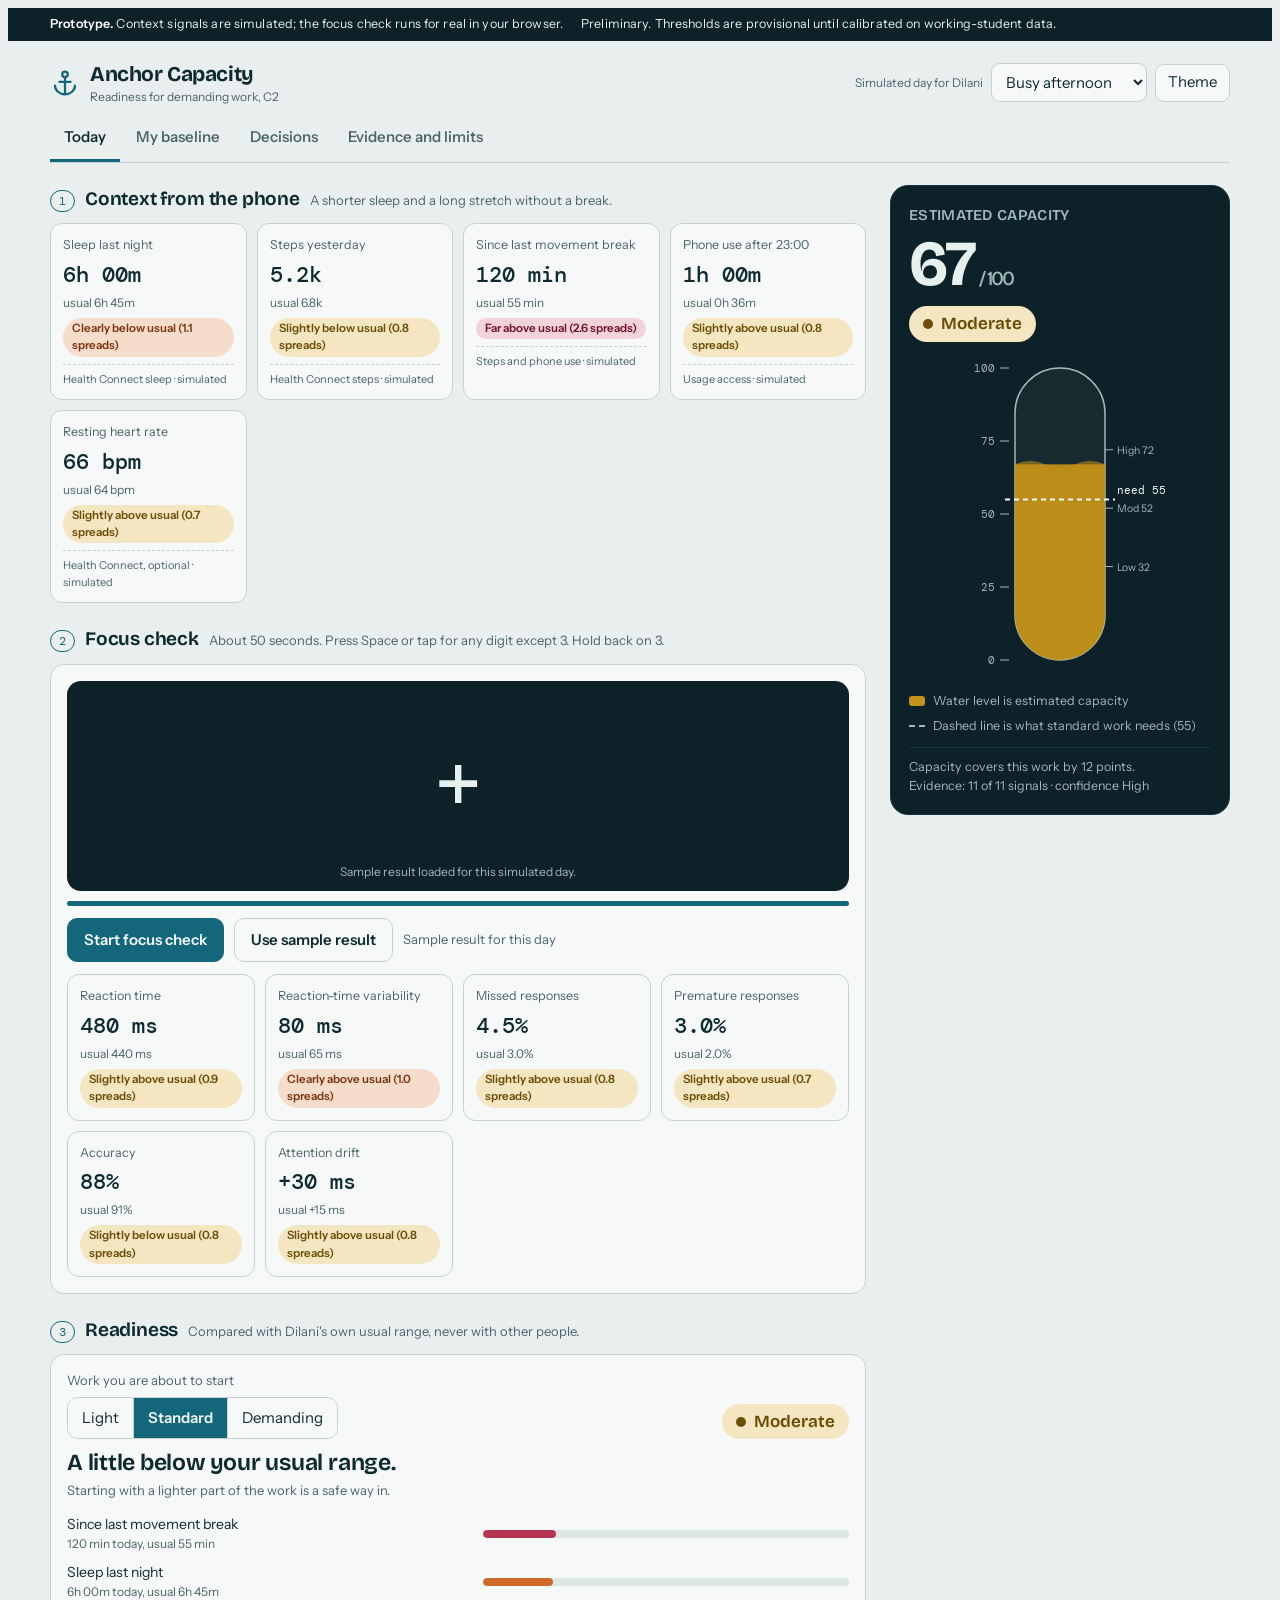
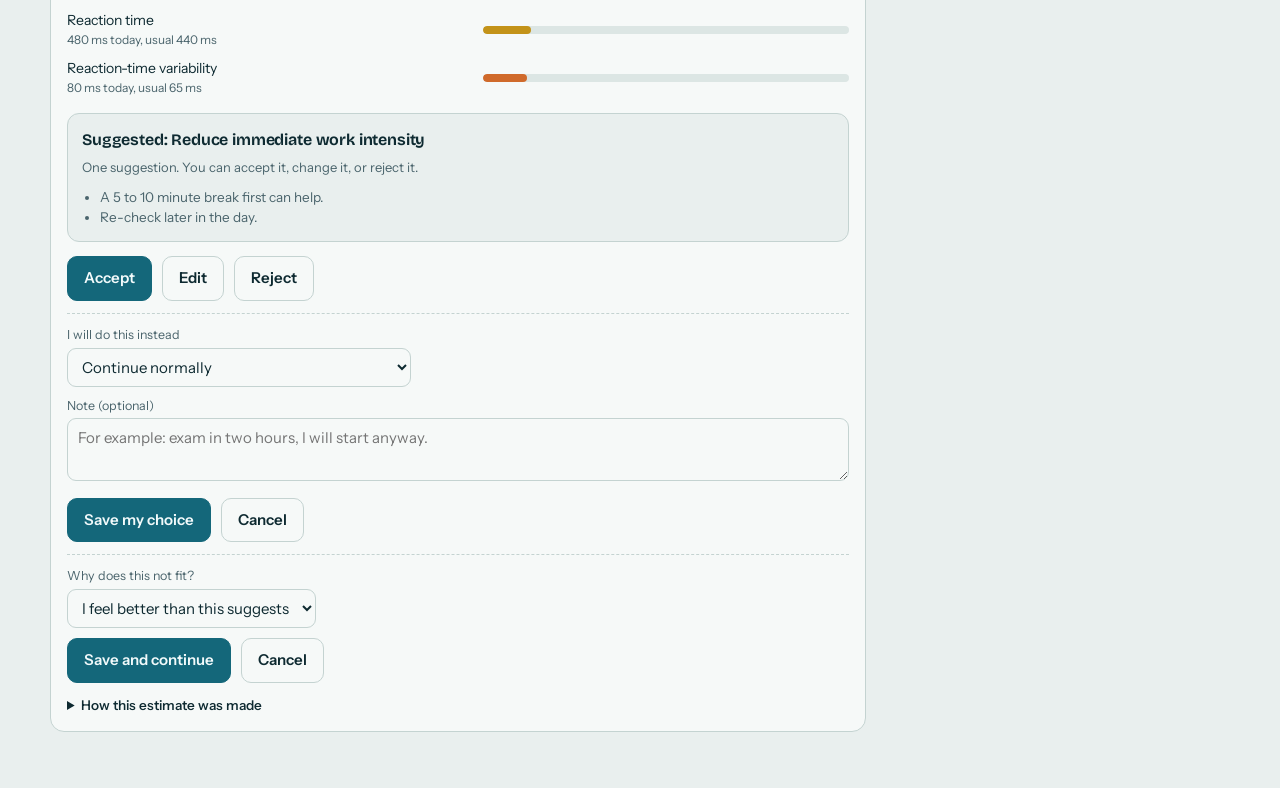
==== components/c2_capacity/demo/index.html @ e8c5939d "feat(c2): demo front end and project status note" ====
<!doctype html>
<html lang="en">
<head>
<meta charset="utf-8">
<meta name="viewport" content="width=device-width, initial-scale=1, viewport-fit=cover">
<title>Anchor Capacity</title>
</head>
<body>
<link rel="preconnect" href="https://fonts.googleapis.com">
<link rel="preconnect" href="https://fonts.gstatic.com" crossorigin>
<link rel="stylesheet" href="https://fonts.googleapis.com/css2?family=Bricolage+Grotesque:opsz,wght@12..96,400..800&family=Instrument+Sans:wght@400..700&family=DM+Mono:wght@400;500&display=swap">
<style>
/* Layout: slim header + tab rule, then a two-column "Today" workspace (steps left, tide gauge right).
   Palette: harbour. Petrol-teal accent on misty ground; band colours are semantic, not decorative. */
:root{
  --ground:#E9EFEE; --surface:#F6F9F8; --surface-2:#DCE6E4; --ink:#0E2A31; --ink-soft:#4A646C; --line:#C4D3D1;
  --tide:#14677A; --tide-strong:#0C4A59; --on-tide:#F2FAFB;
  --deep:#0C2128; --deep-2:#14343D; --deep-ink:#E6F0EF; --deep-soft:#9FB9BC;
  --high:#2F8F6B; --high-wash:#D6EBE2; --high-ink:#17533C;
  --mod:#C39319;  --mod-wash:#F3E6C0;  --mod-ink:#6B4D07;
  --low:#D06A2B;  --low-wash:#F6DCCB;  --low-ink:#7A3510;
  --risk:#B63552; --risk-wash:#F2D3DA; --risk-ink:#6E1428;
  --font-display:'Bricolage Grotesque','Trebuchet MS',system-ui,sans-serif;
  --font-body:'Instrument Sans',system-ui,-apple-system,'Segoe UI',sans-serif;
  --font-mono:'DM Mono',ui-monospace,'SFMono-Regular',Menlo,monospace;
}
@media (prefers-color-scheme:dark){:root:not([data-theme="light"]){
  --ground:#0A1A1F; --surface:#10262C; --surface-2:#173139; --ink:#E4EEEC; --ink-soft:#9DB6B8; --line:#234149;
  --tide:#4FB3C4; --tide-strong:#8DD3DF; --on-tide:#08242B;
  --deep:#06141A; --deep-2:#0F2830;
  --high:#4FBF93; --high-wash:#123A2E; --high-ink:#A5E6CB;
  --mod:#E0B23D;  --mod-wash:#3B3011;  --mod-ink:#F0D58A;
  --low:#E88C52;  --low-wash:#40240F;  --low-ink:#F5C3A0;
  --risk:#E5718A; --risk-wash:#451A26; --risk-ink:#F5B8C6; color-scheme:dark}}
:root[data-theme="dark"]{
  --ground:#0A1A1F; --surface:#10262C; --surface-2:#173139; --ink:#E4EEEC; --ink-soft:#9DB6B8; --line:#234149;
  --tide:#4FB3C4; --tide-strong:#8DD3DF; --on-tide:#08242B;
  --deep:#06141A; --deep-2:#0F2830;
  --high:#4FBF93; --high-wash:#123A2E; --high-ink:#A5E6CB;
  --mod:#E0B23D;  --mod-wash:#3B3011;  --mod-ink:#F0D58A;
  --low:#E88C52;  --low-wash:#40240F;  --low-ink:#F5C3A0;
  --risk:#E5718A; --risk-wash:#451A26; --risk-ink:#F5B8C6; color-scheme:dark}

*{box-sizing:border-box}
body{background:var(--ground);color:var(--ink);font-family:var(--font-body);font-size:15px;line-height:1.5;padding-inline:16px;padding-block:0 48px}
h1,h2,h3{font-family:var(--font-display);font-weight:650;letter-spacing:-.01em;margin:0;text-wrap:balance}
p{margin:0}
button,select,textarea,input{font:inherit;color:inherit}
:focus-visible{outline:2px solid var(--tide);outline-offset:2px;border-radius:6px}
.shell{max-width:1180px;margin-inline:auto}
.mono{font-family:var(--font-mono);font-variant-numeric:tabular-nums}

/* demo strip */
.strip{margin-inline:-16px;padding:7px 16px;background:var(--deep);color:var(--deep-ink);font-size:12.5px;letter-spacing:.01em}
.strip .shell{display:flex;gap:6px 18px;flex-wrap:wrap}
.strip b{font-weight:600;color:#fff}

/* header */
.top{display:flex;align-items:center;gap:14px 20px;flex-wrap:wrap;padding-block:18px 10px}
.brand{display:flex;align-items:center;gap:10px;margin-right:auto}
.brand svg{width:30px;height:30px;stroke:var(--tide);fill:none;stroke-width:1.8;stroke-linecap:round;stroke-linejoin:round}
.brand strong{font-family:var(--font-display);font-size:21px;font-weight:700;letter-spacing:-.02em}
.brand span{display:block;font-size:12px;color:var(--ink-soft);margin-top:-2px}
.who{display:flex;align-items:center;gap:8px;flex-wrap:wrap}
.who label{font-size:12px;color:var(--ink-soft)}
select{background:var(--surface);border:1px solid var(--line);border-radius:9px;padding:8px 10px;min-height:38px;max-width:100%}
.iconbtn{background:var(--surface);border:1px solid var(--line);border-radius:9px;min-height:38px;padding:0 12px;cursor:pointer}
.iconbtn:hover{border-color:var(--tide)}
.tabs{display:flex;gap:2px;border-bottom:1px solid var(--line);overflow-x:auto;margin-bottom:22px}
.tab{background:none;border:0;border-bottom:3px solid transparent;padding:10px 14px;cursor:pointer;color:var(--ink-soft);font-weight:550;white-space:nowrap}
.tab[aria-selected="true"]{color:var(--ink);border-bottom-color:var(--tide)}
.tab:hover{color:var(--ink)}

/* workspace */
.work{display:grid;grid-template-columns:minmax(0,1fr) 340px;gap:24px;align-items:start}
.col{display:flex;flex-direction:column;gap:22px;min-width:0}
.sec-h{display:flex;align-items:baseline;gap:10px;margin-bottom:10px;flex-wrap:wrap}
.sec-h h2{font-size:19px}
.sec-h .n{font-family:var(--font-mono);font-size:12px;color:var(--tide);border:1px solid var(--tide);border-radius:99px;padding:1px 8px}
.sec-h p{font-size:13px;color:var(--ink-soft)}
.panel{background:var(--surface);border:1px solid var(--line);border-radius:14px;padding:16px}
.grid5{display:grid;grid-template-columns:repeat(auto-fill,minmax(172px,1fr));gap:10px}
.sig{border:1px solid var(--line);border-radius:12px;padding:12px;background:var(--surface);display:flex;flex-direction:column;gap:3px;min-width:0}
.sig .l{font-size:12.5px;color:var(--ink-soft)}
.sig .v{font-family:var(--font-mono);font-size:22px;font-weight:500}
.sig .u{font-size:12px;color:var(--ink-soft)}
.sig .s{font-size:11px;color:var(--ink-soft);margin-top:4px;padding-top:6px;border-top:1px dashed var(--line)}
.chip{display:inline-block;align-self:flex-start;font-size:11.5px;font-weight:600;border-radius:99px;padding:2px 9px;margin-top:3px}
.chip.ok{background:var(--high-wash);color:var(--high-ink)}
.chip.mild{background:var(--mod-wash);color:var(--mod-ink)}
.chip.high{background:var(--low-wash);color:var(--low-ink)}
.chip.severe{background:var(--risk-wash);color:var(--risk-ink)}
.chip.na{background:var(--surface-2);color:var(--ink-soft)}

.btn{border:1px solid var(--tide);background:var(--tide);color:var(--on-tide);border-radius:10px;padding:10px 16px;font-weight:600;cursor:pointer;min-height:42px}
.btn:hover{background:var(--tide-strong);border-color:var(--tide-strong)}
.btn.ghost{background:transparent;color:var(--ink);border-color:var(--line)}
.btn.ghost:hover{border-color:var(--tide);background:var(--surface-2)}
.btn[disabled]{opacity:.45;cursor:not-allowed}
.row{display:flex;gap:10px;flex-wrap:wrap;align-items:center}

/* focus task */
.pad{display:grid;place-items:center;min-height:210px;border-radius:14px;background:var(--deep);color:var(--deep-ink);user-select:none;touch-action:manipulation;cursor:pointer;position:relative;overflow:hidden}
.pad .glyph{font-family:var(--font-mono);font-size:84px;line-height:1}
.pad .hint{position:absolute;bottom:10px;left:0;right:0;text-align:center;font-size:12px;color:var(--deep-soft)}
.pad.run{outline:2px solid var(--tide)}
.bar{height:5px;background:var(--surface-2);border-radius:9px;overflow:hidden;margin-top:10px}
.bar i{display:block;height:100%;width:0;background:var(--tide);transition:width .2s}
.metrics{display:grid;grid-template-columns:repeat(auto-fill,minmax(150px,1fr));gap:10px;margin-top:12px}

/* decision */
.seg{display:inline-flex;border:1px solid var(--line);border-radius:11px;overflow:hidden;flex-wrap:wrap}
.seg button{background:var(--surface);border:0;border-right:1px solid var(--line);padding:9px 14px;cursor:pointer;min-height:40px}
.seg button:last-child{border-right:0}
.seg button[aria-pressed="true"]{background:var(--tide);color:var(--on-tide);font-weight:600}
.pill{display:inline-flex;align-items:center;gap:8px;border-radius:99px;padding:5px 14px;font-family:var(--font-display);font-weight:650;font-size:17px}
.pill i{width:10px;height:10px;border-radius:50%;background:currentColor}
.b-high{background:var(--high-wash);color:var(--high-ink)}
.b-moderate{background:var(--mod-wash);color:var(--mod-ink)}
.b-low{background:var(--low-wash);color:var(--low-ink)}
.b-risk{background:var(--risk-wash);color:var(--risk-ink)}
.headline{font-family:var(--font-display);font-size:23px;line-height:1.2;margin-block:10px 4px}
.drivers{display:flex;flex-direction:column;gap:9px;margin:14px 0 4px;padding:0;list-style:none}
.drv{display:grid;grid-template-columns:minmax(0,1.1fr) minmax(0,1fr);gap:4px 14px;align-items:center}
.drv .t{font-size:14px;min-width:0}
.drv .t small{display:block;color:var(--ink-soft);font-size:12px}
.meter{height:8px;border-radius:9px;background:var(--surface-2);overflow:hidden}
.meter i{display:block;height:100%;border-radius:9px;background:var(--low)}
.rec{margin-top:16px;border:1px solid var(--line);border-radius:12px;padding:14px;background:var(--ground)}
.rec h3{font-size:16px;margin-bottom:4px}
.rec .acts{margin:8px 0 0;padding-left:18px;color:var(--ink-soft);font-size:13.5px}
.edit{margin-top:12px;border-top:1px dashed var(--line);padding-top:12px;display:grid;gap:10px}
.edit label{font-size:12.5px;color:var(--ink-soft);display:block;margin-bottom:3px}
textarea{width:100%;background:var(--surface);border:1px solid var(--line);border-radius:9px;padding:8px 10px;min-height:60px;resize:vertical}
details{margin-top:12px;font-size:13.5px;color:var(--ink-soft)}
summary{cursor:pointer;color:var(--ink);font-weight:550}
details p{margin-top:6px}

/* tide gauge panel */
.gauge{background:var(--deep);color:var(--deep-ink);border-radius:18px;padding:18px;position:sticky;top:12px;border:1px solid var(--deep-2)}
.gauge h2{font-size:15px;font-weight:600;color:var(--deep-soft);letter-spacing:.02em}
.gauge .num{font-family:var(--font-display);font-size:64px;font-weight:700;line-height:1;margin-top:6px;letter-spacing:-.03em}
.gauge .num small{font-size:20px;color:var(--deep-soft);font-weight:500;margin-left:4px}
.gauge .pill{margin-top:10px}
.gsvg{display:block;margin:12px auto 4px;width:100%;max-width:230px;height:auto}
.gl{display:flex;flex-direction:column;gap:6px;font-size:12.5px;color:var(--deep-soft);margin-top:8px}
.gl div{display:flex;align-items:center;gap:8px}
.gl .sw{width:16px;height:0;border-top:2px solid var(--deep-soft)}
.gl .sw.dash{border-top-style:dashed}
.gl .sw.fill{height:10px;border-radius:3px;border:0;background:var(--c,var(--tide))}
.gauge .meta{margin-top:12px;border-top:1px solid var(--deep-2);padding-top:10px;font-size:12.5px;color:var(--deep-soft)}
.wave{animation:drift 6s linear infinite}
@keyframes drift{to{transform:translateX(-60px)}}
@media (prefers-reduced-motion:reduce){.wave{animation:none}.bar i{transition:none}}

/* other views */
.view{display:none}.view.on{display:block}
table{width:100%;border-collapse:collapse;font-size:14px}
th,td{text-align:left;padding:9px 10px;border-bottom:1px solid var(--line);vertical-align:top}
th{font-size:12px;font-weight:600;color:var(--ink-soft);letter-spacing:.03em;text-transform:uppercase}
.scroll{overflow-x:auto}
.two{display:grid;grid-template-columns:repeat(auto-fit,minmax(280px,1fr));gap:16px}
.note{font-size:13px;color:var(--ink-soft)}
.pillx{font-size:11.5px;font-weight:600;border-radius:99px;padding:2px 9px;background:var(--surface-2);color:var(--ink-soft)}
.pillx.real{background:var(--high-wash);color:var(--high-ink)}
.spark{width:100%;height:46px;display:block}
.toast{position:fixed;left:50%;bottom:calc(20px + env(safe-area-inset-bottom,0px));transform:translateX(-50%);background:var(--deep);color:var(--deep-ink);padding:10px 16px;border-radius:10px;font-size:14px;z-index:9;max-width:calc(100% - 32px)}

@media (max-width:900px){.work{grid-template-columns:minmax(0,1fr)}.gauge{position:static;order:-1}}
@media (max-width:520px){.drv{grid-template-columns:minmax(0,1fr)}.gauge .num{font-size:52px}}
</style>

<div class="strip"><div class="shell"><span><b>Prototype.</b> Context signals are simulated; the focus check runs for real in your browser.</span><span>Preliminary. Thresholds are provisional until calibrated on working-student data.</span></div></div>

<div class="shell">
  <header class="top">
    <div class="brand">
      <svg viewBox="0 0 24 24" aria-hidden="true"><circle cx="12" cy="5" r="2.2"/><path d="M12 7.2V21M7.5 11h9M4 14c0 4 3.6 7 8 7s8-3 8-7"/></svg>
      <div><strong>Anchor Capacity</strong><span>Readiness for demanding work, C2</span></div>
    </div>
    <div class="who">
      <label for="persona">Simulated day for Dilani</label>
      <select id="persona"></select>
      <button class="iconbtn" id="themeBtn" type="button" aria-label="Switch colour theme">Theme</button>
    </div>
  </header>

  <nav class="tabs" role="tablist" aria-label="Sections">
    <button class="tab" role="tab" data-view="today" aria-selected="true">Today</button>
    <button class="tab" role="tab" data-view="baseline" aria-selected="false">My baseline</button>
    <button class="tab" role="tab" data-view="history" aria-selected="false">Decisions</button>
    <button class="tab" role="tab" data-view="about" aria-selected="false">Evidence and limits</button>
  </nav>

  <!-- TODAY -->
  <main class="view on" id="v-today">
    <div class="work">
      <div class="col">
        <section>
          <div class="sec-h"><span class="n">1</span><h2>Context from the phone</h2><p id="personaBlurb"></p></div>
          <div class="grid5" id="ctxGrid"></div>
        </section>

        <section>
          <div class="sec-h"><span class="n">2</span><h2>Focus check</h2><p>About 50 seconds. Press Space or tap for any digit except 3. Hold back on 3.</p></div>
          <div class="panel">
            <div class="pad" id="pad" role="button" tabindex="0" aria-label="Focus check response area">
              <div class="glyph" id="glyph">+</div>
              <div class="hint" id="padHint">Start the check, or use the sample result for this day.</div>
            </div>
            <div class="bar" aria-hidden="true"><i id="prog"></i></div>
            <div class="row" style="margin-top:12px">
              <button class="btn" id="startTask" type="button">Start focus check</button>
              <button class="btn ghost" id="sampleTask" type="button">Use sample result</button>
              <span class="note" id="taskState"></span>
            </div>
            <div class="metrics" id="metrics"></div>
          </div>
        </section>

        <section aria-live="polite">
          <div class="sec-h"><span class="n">3</span><h2>Readiness</h2><p>Compared with Dilani's own usual range, never with other people.</p></div>
          <div class="panel">
            <div class="row" style="justify-content:space-between;align-items:flex-end">
              <div>
                <div class="note" style="margin-bottom:6px">Work you are about to start</div>
                <div class="seg" id="diffSeg" role="group" aria-label="Task difficulty">
                  <button type="button" data-d="light" aria-pressed="false">Light</button>
                  <button type="button" data-d="standard" aria-pressed="true">Standard</button>
                  <button type="button" data-d="demanding" aria-pressed="false">Demanding</button>
                </div>
              </div>
              <span class="pill" id="bandPill"></span>
            </div>
            <h3 class="headline" id="headline"></h3>
            <p class="note" id="subline"></p>
            <ul class="drivers" id="drivers"></ul>
            <div class="rec" id="rec"></div>
            <div class="row" style="margin-top:14px">
              <button class="btn" id="accept" type="button">Accept</button>
              <button class="btn ghost" id="editBtn" type="button">Edit</button>
              <button class="btn ghost" id="rejectBtn" type="button">Reject</button>
              <span class="note" id="decideHint"></span>
            </div>
            <div class="edit" id="editPane" hidden>
              <div><label for="editAct">I will do this instead</label><select id="editAct"></select></div>
              <div><label for="editNote">Note (optional)</label><textarea id="editNote" placeholder="For example: exam in two hours, I will start anyway."></textarea></div>
              <div class="row"><button class="btn" id="saveEdit" type="button">Save my choice</button><button class="btn ghost" id="cancelEdit" type="button">Cancel</button></div>
            </div>
            <div class="edit" id="rejectPane" hidden>
              <div><label for="rejReason">Why does this not fit?</label>
                <select id="rejReason">
                  <option>I feel better than this suggests</option><option>I feel worse than this suggests</option>
                  <option>The task cannot wait</option><option>The signals look wrong today</option><option>Other</option></select></div>
              <div class="row"><button class="btn" id="saveReject" type="button">Save and continue</button><button class="btn ghost" id="cancelReject" type="button">Cancel</button></div>
            </div>
            <details>
              <summary>How this estimate was made</summary>
              <p>Each signal is compared with Dilani's own mean and spread over the last 14 days. Only deviations in the unhelpful direction count, capped at 3 spreads. The weighted total gives a strain share, and capacity is 100 minus that share. Bands: High 72 and above, Moderate 52 to 71, Low 32 to 51, At Risk below 32. At Risk is also shown when capacity is at least 22 points below what the chosen work needs (Light 35, Standard 55, Demanding 70). All cut-offs are provisional.</p>
            </details>
          </div>
        </section>
      </div>

      <aside class="gauge" aria-label="Estimated capacity">
        <h2>ESTIMATED CAPACITY</h2>
        <div class="num"><span id="gNum">0</span><small>/ 100</small></div>
        <span class="pill" id="gPill"></span>
        <svg class="gsvg" id="gsvg" viewBox="0 0 230 330" role="img" aria-label="Tide gauge showing estimated capacity against what the task needs"></svg>
        <div class="gl">
          <div><span class="sw fill" id="swWater"></span>Water level is estimated capacity</div>
          <div><span class="sw dash"></span><span id="reqLbl">Dashed line is what this work needs</span></div>
        </div>
        <div class="meta" id="gMeta"></div>
      </aside>
    </div>
  </main>

  <!-- BASELINE -->
  <section class="view" id="v-baseline">
    <div class="sec-h"><h2>My baseline</h2><p>Built from Dilani's own repeated observations. No population norm is used.</p></div>
    <div class="panel" style="margin-bottom:16px">
      <div class="row" style="justify-content:space-between"><div><strong>14 days of data</strong><div class="note">Baseline is ready after 7 days. Spread is one standard deviation.</div></div><span class="pillx real">Baseline ready</span></div>
    </div>
    <div class="two" id="sparks"></div>
    <div class="panel scroll" style="margin-top:16px"><table id="baseTable"></table></div>
  </section>

  <!-- HISTORY -->
  <section class="view" id="v-history">
    <div class="sec-h"><h2>Decisions</h2><p>The person decides. These entries record what was suggested and what was done.</p></div>
    <div class="two" id="histSummary" style="margin-bottom:16px"></div>
    <div class="panel scroll"><table id="histTable"></table></div>
  </section>

  <!-- ABOUT -->
  <section class="view" id="v-about">
    <div class="sec-h"><h2>Evidence and limits</h2><p>What this prototype does, what it does not, and what the data so far shows.</p></div>
    <div class="two">
      <div class="panel"><h3 style="font-size:16px;margin-bottom:8px">What C2 does</h3>
        <p class="note">Estimates current readiness for mentally demanding work from objective signals, compared with the person's own baseline, and suggests a protective action. The person accepts, edits or rejects it.</p>
        <h3 style="font-size:16px;margin:14px 0 8px">What C2 does not do</h3>
        <p class="note">It does not diagnose, measure biological capacity, set deadlines or rearrange schedules (that belongs to C1). Energy, focus, stress and fatigue are latent states estimated from signals, never read directly from a phone.</p></div>
      <div class="panel"><h3 style="font-size:16px;margin-bottom:8px">Evidence so far (public data, preliminary)</h3>
        <p class="note"><b>StudentLife</b> (47 students): phone-only features gave a weak, unstable stress signal (AUC 0.55 to 0.63 with people held out).</p>
        <p class="note" style="margin-top:8px"><b>SWELL-KW</b> (25 people): the strong score (AUC 0.86) came from study design, because the neutral condition is always the first block. Block order alone scored 1.00, and the order-balanced comparison was near chance.</p>
        <p class="note" style="margin-top:8px"><b>Conclusion.</b> Public data cannot validate capacity labels. High, Moderate, Low and At Risk will be calibrated and validated on working-student data (self-report, behaviour, task outcome, repeated weeks).</p></div>
    </div>
    <div class="panel scroll" style="margin-top:16px">
      <table>
        <tr><th>Signal</th><th>Planned source</th><th>In this demo</th></tr>
        <tr><td>Sleep duration</td><td>Health Connect sleep sessions (user grants access)</td><td><span class="pillx">Simulated</span></td></tr>
        <tr><td>Steps, time since movement</td><td>Health Connect steps, derived break proxy</td><td><span class="pillx">Simulated</span></td></tr>
        <tr><td>Resting heart rate (optional)</td><td>Health Connect heart rate, sensitive permission</td><td><span class="pillx">Simulated</span></td></tr>
        <tr><td>Phone use at night</td><td>UsageStatsManager (special usage access)</td><td><span class="pillx">Simulated</span></td></tr>
        <tr><td>Reaction time, variability, misses, premature responses, accuracy, drift</td><td>Short focus check in the app</td><td><span class="pillx real">Real, runs here</span></td></tr>
        <tr><td>Task difficulty</td><td>Chosen by the user</td><td><span class="pillx real">Real</span></td></tr>
      </table>
    </div>
    <p class="note" style="margin-top:12px">Google Fit APIs are being retired, so Android sensing is planned through Health Connect. Decisions are stored only in this browser during the demo.</p>
  </section>
</div>
<div class="toast" id="toast" hidden></div>

<script>
(function(){
'use strict';
var $=function(id){return document.getElementById(id)};
function clamp(x,a,b){return Math.max(a,Math.min(b,x))}
function hm(h){var m=Math.round(h*60);return Math.floor(m/60)+'h '+('0'+(m%60)).slice(-2)+'m'}

/* ---------- model definition ---------- */
var SIG=[
 {id:'sleep',name:'Sleep last night',w:18,dir:-1,kind:'ctx',src:'Health Connect sleep',fmt:hm},
 {id:'steps',name:'Steps yesterday',w:5,dir:-1,kind:'ctx',src:'Health Connect steps',fmt:function(v){return v.toFixed(1)+'k'}},
 {id:'sed',name:'Since last movement break',w:8,dir:1,kind:'ctx',src:'Steps and phone use',fmt:function(v){return Math.round(v)+' min'}},
 {id:'night',name:'Phone use after 23:00',w:8,dir:1,kind:'ctx',src:'Usage access',fmt:hm},
 {id:'rhr',name:'Resting heart rate',w:7,dir:1,kind:'ctx',src:'Health Connect, optional',fmt:function(v){return Math.round(v)+' bpm'}},
 {id:'rt',name:'Reaction time',w:15,dir:1,kind:'task',fmt:function(v){return Math.round(v)+' ms'}},
 {id:'rtsd',name:'Reaction-time variability',w:12,dir:1,kind:'task',fmt:function(v){return Math.round(v)+' ms'}},
 {id:'miss',name:'Missed responses',w:8,dir:1,kind:'task',fmt:function(v){return v.toFixed(1)+'%'}},
 {id:'prem',name:'Premature responses',w:6,dir:1,kind:'task',fmt:function(v){return v.toFixed(1)+'%'}},
 {id:'acc',name:'Accuracy',w:10,dir:-1,kind:'task',fmt:function(v){return v.toFixed(0)+'%'}},
 {id:'drift',name:'Attention drift',w:8,dir:1,kind:'task',fmt:function(v){return (v>=0?'+':'')+Math.round(v)+' ms'}}
];
var BASE={sleep:[6.75,0.7],steps:[6.8,2.0],sed:[55,25],night:[0.6,0.5],rhr:[64,3],rt:[440,45],rtsd:[65,15],miss:[3,2],prem:[2,1.5],acc:[91,4],drift:[15,20]};
var STATES=[
 {id:'steady',name:'Steady morning',blurb:'Slept well, moved yesterday, little late-night phone use.',ctx:{sleep:7.2,steps:7.4,sed:30,night:0.4,rhr:63},task:{rt:432,rtsd:60,miss:2,prem:1.5,acc:93,drift:8}},
 {id:'busy',name:'Busy afternoon',blurb:'A shorter sleep and a long stretch without a break.',ctx:{sleep:6.0,steps:5.2,sed:120,night:1.0,rhr:66},task:{rt:480,rtsd:80,miss:4.5,prem:3,acc:88,drift:30}},
 {id:'shift',name:'After a long shift',blurb:'Very active day at work, late phone use, slower responses.',ctx:{sleep:6.0,steps:11.5,sed:45,night:1.2,rhr:69},task:{rt:545,rtsd:110,miss:7,prem:4,acc:80,drift:62}},
 {id:'short',name:'Short night',blurb:'Under five hours of sleep and a late night on the phone.',ctx:{sleep:4.83,steps:3.1,sed:100,night:2.1,rhr:69},task:{rt:570,rtsd:130,miss:9,prem:5,acc:78,drift:70}}
];
var REQ={light:35,standard:55,demanding:70};
var BANDS=[{k:'high',n:'High',min:72},{k:'moderate',n:'Moderate',min:52},{k:'low',n:'Low',min:32},{k:'risk',n:'At Risk',min:-1}];
var ACTS=['Continue normally','Take a short recovery break','Reduce immediate work intensity','Avoid starting a highly demanding task now','Recover and reassess later'];
var COPY={
 high:{h:'You are within your usual range for demanding work.',s:'Signals are close to your own normal.',act:ACTS[0],more:['Check again after a long stretch of work.']},
 moderate:{h:'A little below your usual range.',s:'Starting with a lighter part of the work is a safe way in.',act:ACTS[2],more:['A 5 to 10 minute break first can help.','Re-check later in the day.']},
 low:{h:'Well below your usual range.',s:'A recovery break will likely help before focused work.',act:ACTS[1],more:['10 to 15 minutes away from screens.','Check again afterwards.']},
 risk:{h:'Strong mismatch between your readiness and this work.',s:'This is not a medical judgement. It compares today with your own normal.',act:ACTS[3],more:['Recover first, then reassess in about an hour.','You decide. Edit or reject if this does not fit.']}
};

/* ---------- state ---------- */
var S={persona:1,diff:'standard',task:null,taskReal:false,running:false,decided:false,view:'today'};
var hist=[];

/* ---------- engine ---------- */
function values(){
  var st=STATES[S.persona],v={};
  for(var k in st.ctx)v[k]=st.ctx[k];
  if(S.task){for(var t in S.task)v[t]=S.task[t]}
  return v;
}
function estimate(){
  var v=values(),rows=[],wAll=0,wPres=0,strain=0;
  SIG.forEach(function(s){
    wAll+=s.w;
    if(typeof v[s.id]!=='number')return;
    var z=(v[s.id]-BASE[s.id][0])/BASE[s.id][1];
    var harm=s.dir*z, sc=clamp(harm,0,3)/3;
    wPres+=s.w; strain+=s.w*sc;
    rows.push({s:s,v:v[s.id],z:z,harm:harm,sc:sc,part:s.w*sc});
  });
  var idx=wPres?strain/wPres:0;
  var cap=Math.round(100*(1-idx));
  var band='risk';
  for(var i=0;i<BANDS.length;i++){if(cap>=BANDS[i].min){band=BANDS[i].k;break}}
  var req=REQ[S.diff],gap=cap-req,mismatch=gap<=-22;
  var final=mismatch?'risk':band;
  var cov=wPres/wAll,conf=cov<0.45?'Low':(cov<0.95?'Medium':'High');
  return {rows:rows,cap:cap,band:band,final:final,req:req,gap:gap,mismatch:mismatch,conf:conf,cov:cov,wAll:wAll,strain:strain,wPres:wPres};
}
function sev(row){return row.harm>=2?'severe':row.harm>=1?'high':row.harm>=0.5?'mild':'ok'}
function sevText(row){
  var h=row.harm,dirWord=row.s.dir===1?'above':'below';
  if(h<0.5)return 'Within usual range';
  var mag=Math.abs(row.z).toFixed(1);
  return (h>=2?'Far ':h>=1?'Clearly ':'Slightly ')+dirWord.toLowerCase()+' usual ('+mag+' spreads)';
}

/* ---------- render ---------- */
var BAND_NAME={high:'High',moderate:'Moderate',low:'Low',risk:'At Risk'};
function bandVar(k){return k==='high'?'var(--high)':k==='moderate'?'var(--mod)':k==='low'?'var(--low)':'var(--risk)'}
function pill(el,k){el.className='pill b-'+k;el.innerHTML='<i></i>'+BAND_NAME[k]}

function renderCtx(){
  var st=STATES[S.persona],v=values();
  $('personaBlurb').textContent=st.blurb;
  var h='';
  SIG.filter(function(s){return s.kind==='ctx'}).forEach(function(s){
    var val=v[s.id],base=BASE[s.id][0];
    var z=(val-base)/BASE[s.id][1],harm=s.dir*z;
    var row={harm:harm,z:z,s:s};
    h+='<div class="sig"><span class="l">'+s.name+'</span><span class="v">'+s.fmt(val)+'</span><span class="u">usual '+s.fmt(base)+'</span>'+
       '<span class="chip '+sev(row)+'">'+sevText(row)+'</span><span class="s">'+s.src+' · simulated</span></div>';
  });
  $('ctxGrid').innerHTML=h;
}
function renderMetrics(){
  var h='';
  if(!S.task){$('metrics').innerHTML='';return}
  SIG.filter(function(s){return s.kind==='task'}).forEach(function(s){
    var val=S.task[s.id],base=BASE[s.id][0],z=(val-base)/BASE[s.id][1],row={harm:s.dir*z,z:z,s:s};
    h+='<div class="sig"><span class="l">'+s.name+'</span><span class="v">'+s.fmt(val)+'</span><span class="u">usual '+s.fmt(base)+'</span><span class="chip '+sev(row)+'">'+sevText(row)+'</span></div>';
  });
  $('metrics').innerHTML=h;
}
function gaugeSVG(cap,req,band){
  var top=14,H=292,x=70,w=90,r=45,fillY=top+H*(1-cap/100),reqY=top+H*(1-req/100);
  var col=bandVar(band),t='';
  t+='<defs><clipPath id="clipG"><rect x="'+x+'" y="'+top+'" width="'+w+'" height="'+H+'" rx="'+r+'"/></clipPath></defs>';
  [0,25,50,75,100].forEach(function(p){
    var y=top+H*(1-p/100);
    t+='<text x="50" y="'+(y+4)+'" text-anchor="end" font-size="11" fill="#9FB9BC" font-family="DM Mono,monospace">'+p+'</text>';
    t+='<line x1="55" y1="'+y+'" x2="64" y2="'+y+'" stroke="#9FB9BC" stroke-width="1"/>';
  });
  t+='<rect x="'+x+'" y="'+top+'" width="'+w+'" height="'+H+'" rx="'+r+'" fill="rgba(255,255,255,.04)" stroke="#9FB9BC" stroke-width="1.5"/>';
  t+='<g clip-path="url(#clipG)"><rect x="'+x+'" y="'+fillY+'" width="'+w+'" height="'+(top+H-fillY+2)+'" fill="'+col+'" opacity=".92"/>';
  t+='<path class="wave" d="M'+(x-60)+' '+fillY+' q15 -7 30 0 t30 0 t30 0 t30 0 t30 0 t30 0 t30 0 V'+(top+H)+' H'+(x-60)+' Z" fill="'+col+'" opacity=".55"/></g>';
  [[32,'Low'],[52,'Mod'],[72,'High']].forEach(function(b){
    var y=top+H*(1-b[0]/100);
    t+='<line x1="'+(x+w)+'" y1="'+y+'" x2="'+(x+w+8)+'" y2="'+y+'" stroke="#9FB9BC" stroke-width="1"/>';
    t+='<text x="'+(x+w+12)+'" y="'+(y+4)+'" font-size="10.5" fill="#9FB9BC" font-family="Instrument Sans,sans-serif">'+b[1]+' '+b[0]+'</text>';
  });
  t+='<line x1="'+(x-10)+'" y1="'+reqY+'" x2="'+(x+w+10)+'" y2="'+reqY+'" stroke="#F2FAFB" stroke-width="2" stroke-dasharray="5 4"/>';
  t+='<text x="'+(x+w+12)+'" y="'+(reqY-5)+'" font-size="10.5" fill="#F2FAFB" font-family="DM Mono,monospace">need '+req+'</text>';
  return t;
}
function render(){
  var E=estimate(),c=COPY[E.final];
  renderCtx();renderMetrics();
  /* gauge */
  $('gNum').textContent=E.cap;
  pill($('gPill'),E.final);
  $('gsvg').innerHTML=gaugeSVG(E.cap,E.req,E.final);
  $('swWater').style.setProperty('--c',bandVar(E.final));
  $('reqLbl').textContent='Dashed line is what '+S.diff+' work needs ('+E.req+')';
  var gap=E.gap>=0?'Capacity covers this work by '+E.gap+' points.':'Capacity is '+Math.abs(E.gap)+' points short of this work.';
  $('gMeta').innerHTML=gap+'<br>Evidence: '+E.rows.length+' of '+SIG.length+' signals · confidence '+E.conf+(S.task?'':' (add the focus check)');
  /* result */
  pill($('bandPill'),E.final);
  $('headline').textContent=c.h;
  $('subline').textContent=(E.mismatch&&E.band!=='risk'?'Your capacity is '+BAND_NAME[E.band]+', and this work needs '+E.req+', so the gap is large. ':'')+c.s+(S.task?'':' Provisional until the focus check is done.');
  var top=E.rows.filter(function(r){return r.harm>=0.5}).sort(function(a,b){return b.part-a.part}).slice(0,4);
  var h='';
  if(!top.length){h='<li class="note">No signal is clearly outside your usual range.</li>'}
  top.forEach(function(r){
    var pct=Math.round(100*r.part/E.strain);
    h+='<li class="drv"><div class="t">'+r.s.name+'<small>'+r.s.fmt(r.v)+' today, usual '+r.s.fmt(BASE[r.s.id][0])+'</small></div>'+
       '<div class="meter" title="'+pct+'% of the total strain"><i style="width:'+Math.max(6,pct)+'%;background:'+bandVar(r.harm>=2?'risk':r.harm>=1?'low':'moderate')+'"></i></div></li>';
  });
  $('drivers').innerHTML=h;
  var acts=c.more.map(function(m){return '<li>'+m+'</li>'}).join('');
  $('rec').innerHTML='<h3>Suggested: '+c.act+'</h3><span class="note">One suggestion. You can accept it, change it, or reject it.</span><ul class="acts">'+acts+'</ul>';
  var ok=!!S.task;
  $('accept').disabled=!ok;$('editBtn').disabled=!ok;$('rejectBtn').disabled=!ok;
  $('decideHint').textContent=ok?'':'Complete the focus check to decide.';
  $('diffSeg').querySelectorAll('button').forEach(function(b){b.setAttribute('aria-pressed',String(b.dataset.d===S.diff))});
  $('taskState').textContent=S.task?(S.taskReal?'Your own result':'Sample result for this day'):'';
}

/* ---------- focus check (real) ---------- */
var T={trials:[],i:0,state:'idle',t0:0,timer:null,hits:[],miss:0,prem:0,fa:0,cw:0};
var NTR=40;
function buildTrials(){
  var d=[1,2,4,5,6,7,8,9],arr=[];
  for(var i=0;i<NTR;i++){arr.push(i%7===3?3:d[Math.floor(Math.random()*d.length)])}
  for(var j=arr.length-1;j>0;j--){var k=Math.floor(Math.random()*(j+1));var tmp=arr[j];arr[j]=arr[k];arr[k]=tmp}
  return arr;
}
function startTask(){
  if(S.running)return;
  S.running=true;S.task=null;
  T.trials=buildTrials();T.i=0;T.hits=[];T.miss=0;T.prem=0;T.fa=0;T.cw=0;
  $('startTask').disabled=true;$('sampleTask').disabled=true;
  $('pad').classList.add('run');$('padHint').textContent='Any digit except 3: respond. On 3: do nothing.';
  render();next();
}
function next(){
  if(T.i>=NTR){return finish()}
  T.state='isi';$('glyph').textContent='+';$('prog').style.width=Math.round(100*T.i/NTR)+'%';
  T.resp=false;
  T.timer=setTimeout(showStim,400+Math.random()*400);
}
function showStim(){
  T.state='stim';var d=T.trials[T.i];$('glyph').textContent=String(d);
  T.t0=performance.now();
  T.timer=setTimeout(endStim,700);
}
function endStim(){
  var nogo=T.trials[T.i]===3;
  if(!T.resp){if(nogo)T.cw++;else T.miss++}
  T.i++;next();
}
function respond(){
  if(!S.running)return;
  var now=performance.now();
  if(T.state==='isi'){if(!T.premTrial||T.premTrial!==T.i){T.prem++;T.premTrial=T.i}return}
  if(T.state==='stim'&&!T.resp){
    T.resp=true;
    if(T.trials[T.i]===3){T.fa++}else{T.hits.push(now-T.t0)}
  }
}
function mean(a){return a.reduce(function(x,y){return x+y},0)/a.length}
function sd(a){var m=mean(a);return Math.sqrt(mean(a.map(function(x){return (x-m)*(x-m)})))}
function finish(){
  S.running=false;clearTimeout(T.timer);
  $('pad').classList.remove('run');$('prog').style.width='100%';$('glyph').textContent='Done';
  $('startTask').disabled=false;$('sampleTask').disabled=false;$('startTask').textContent='Run it again';
  var nGo=T.trials.filter(function(x){return x!==3}).length;
  if(T.hits.length<6){
    S.task=null;$('padHint').textContent='Too few responses were recorded. Try again and respond to each digit except 3.';
    $('taskState').textContent='Not enough responses to estimate.';render();return;
  }
  var half=Math.floor(T.hits.length/2);
  var drift=mean(T.hits.slice(half))-mean(T.hits.slice(0,half));
  S.task={rt:mean(T.hits),rtsd:sd(T.hits),miss:100*T.miss/nGo,prem:100*T.prem/NTR,acc:100*(T.hits.length+T.cw)/NTR,drift:drift};
  S.taskReal=true;S.decided=false;
  $('padHint').textContent='Compared with Dilani\'s baseline for this demo. A real user is compared with their own.';
  render();
}
function useSample(){
  if(S.running)return;
  S.task=JSON.parse(JSON.stringify(STATES[S.persona].task));S.taskReal=false;
  $('glyph').textContent='+';$('prog').style.width='100%';$('padHint').textContent='Sample result loaded for this simulated day.';
  render();
}

/* ---------- decisions ---------- */
function toast(m){var t=$('toast');t.textContent=m;t.hidden=false;clearTimeout(toast.t);toast.t=setTimeout(function(){t.hidden=true},2400)}
function loadHist(){
  var seed=[
   {t:'2026-10-09T09:12',persona:'Steady morning',band:'high',cap:88,diff:'standard',action:'Continue normally',decision:'Accepted',note:'',example:true},
   {t:'2026-10-10T15:40',persona:'Busy afternoon',band:'moderate',cap:66,diff:'standard',action:'Reduce immediate work intensity',decision:'Edited',note:'Took a 10 minute walk first.',example:true},
   {t:'2026-10-12T21:05',persona:'After a long shift',band:'risk',cap:43,diff:'demanding',action:'Avoid starting a highly demanding task now',decision:'Accepted',note:'',example:true},
   {t:'2026-10-13T08:30',persona:'Short night',band:'risk',cap:17,diff:'standard',action:'Avoid starting a highly demanding task now',decision:'Rejected',note:'Reason: The task cannot wait',example:true}
  ];
  var saved=[];
  try{saved=JSON.parse(localStorage.getItem('anchorC2Decisions')||'[]')}catch(e){saved=[]}
  hist=saved.concat(seed);
}
function saveHist(){
  var mine=hist.filter(function(x){return !x.example});
  try{localStorage.setItem('anchorC2Decisions',JSON.stringify(mine))}catch(e){}
}
function record(decision,action,note){
  var E=estimate();
  hist.unshift({t:new Date().toISOString().slice(0,16),persona:STATES[S.persona].name,band:E.final,cap:E.cap,diff:S.diff,action:action,decision:decision,note:note||'',example:false});
  saveHist();renderHist();toast(decision+'. Saved to Decisions.');
}
function renderHist(){
  var n={Accepted:0,Edited:0,Rejected:0};
  hist.forEach(function(x){n[x.decision]=(n[x.decision]||0)+1});
  $('histSummary').innerHTML=['Accepted','Edited','Rejected'].map(function(k){
    return '<div class="panel"><div class="note">'+k+'</div><div class="mono" style="font-size:30px">'+n[k]+'</div></div>'}).join('');
  var h='<tr><th>When</th><th>Day</th><th>Capacity</th><th>Work</th><th>Suggested or chosen action</th><th>Decision</th></tr>';
  hist.forEach(function(x){
    h+='<tr><td class="mono">'+x.t.replace('T',' ')+'</td><td>'+x.persona+(x.example?' <span class="pillx">Example</span>':'')+'</td>'+
       '<td><span class="pill b-'+x.band+'" style="font-size:13px;padding:2px 10px">'+BAND_NAME[x.band]+' '+x.cap+'</span></td><td>'+x.diff+'</td><td>'+x.action+(x.note?'<div class="note">'+x.note+'</div>':'')+'</td><td>'+x.decision+'</td></tr>';
  });
  $('histTable').innerHTML=h;
}

/* ---------- baseline view ---------- */
function rng(seed){return function(){seed|=0;seed=seed+0x6D2B79F5|0;var t=Math.imul(seed^seed>>>15,1|seed);t=t+Math.imul(t^t>>>7,61|t)^t;return((t^t>>>14)>>>0)/4294967296}}
function spark(id,title,fmt){
  var m=BASE[id][0],s=BASE[id][1],r=rng(id.length*977+m*13),vals=[];
  for(var i=0;i<14;i++){vals.push(m+s*(r()*2-1)*1.1)}
  var lo=m-2*s,hi=m+2*s,W=300,H=46;
  function X(i){return 6+i*(W-12)/13}function Y(v){return H-4-(H-8)*(v-lo)/(hi-lo)}
  var pts=vals.map(function(v,i){return X(i).toFixed(1)+','+Y(v).toFixed(1)}).join(' ');
  var band='<rect x="0" y="'+Y(m+s).toFixed(1)+'" width="'+W+'" height="'+(Y(m-s)-Y(m+s)).toFixed(1)+'" fill="var(--tide)" opacity=".13"/>';
  var dots=vals.map(function(v,i){return '<circle cx="'+X(i).toFixed(1)+'" cy="'+Y(v).toFixed(1)+'" r="2.2" fill="var(--tide)"/>'}).join('');
  return '<div class="panel"><div class="row" style="justify-content:space-between"><strong>'+title+'</strong><span class="mono note">usual '+fmt(m)+'</span></div>'+
    '<svg class="spark" viewBox="0 0 '+W+' '+H+'" preserveAspectRatio="none" aria-label="'+title+' over 14 days">'+band+'<polyline points="'+pts+'" fill="none" stroke="var(--tide)" stroke-width="1.6"/>'+dots+'</svg>'+
    '<div class="note">Last 14 days. Shaded band is one spread either side of the mean.</div></div>';
}
function renderBase(){
  var f={};SIG.forEach(function(s){f[s.id]=s.fmt});
  $('sparks').innerHTML=spark('sleep','Sleep',f.sleep)+spark('rt','Reaction time',f.rt)+spark('rtsd','Reaction-time variability',f.rtsd)+spark('night','Phone use after 23:00',f.night);
  var h='<tr><th>Signal</th><th>Usual (mean)</th><th>Spread</th><th>Unhelpful direction</th><th>Weight</th></tr>';
  SIG.forEach(function(s){h+='<tr><td>'+s.name+'</td><td class="mono">'+s.fmt(BASE[s.id][0])+'</td><td class="mono">'+BASE[s.id][1]+'</td><td>'+(s.dir===1?'Higher':'Lower')+'</td><td class="mono">'+s.w+'</td></tr>'});
  $('baseTable').innerHTML=h;
}

/* ---------- wiring ---------- */
function setView(v){
  S.view=v;
  document.querySelectorAll('.view').forEach(function(x){x.classList.toggle('on',x.id==='v-'+v)});
  document.querySelectorAll('.tab').forEach(function(t){t.setAttribute('aria-selected',String(t.dataset.view===v))});
}
function init(){
  $('persona').innerHTML=STATES.map(function(s,i){return '<option value="'+i+'">'+s.name+'</option>'}).join('');
  $('persona').value=String(S.persona);
  $('editAct').innerHTML=ACTS.map(function(a){return '<option>'+a+'</option>'}).join('');
  $('persona').addEventListener('change',function(){
    if(S.running)return;
    S.persona=+this.value;S.task=null;S.taskReal=false;$('glyph').textContent='+';$('prog').style.width='0';
    $('padHint').textContent='Start the check, or use the sample result for this day.';
    $('editPane').hidden=true;$('rejectPane').hidden=true;
    useSample();
  });
  document.querySelectorAll('.tab').forEach(function(t){t.addEventListener('click',function(){setView(t.dataset.view)})});
  $('diffSeg').addEventListener('click',function(e){var b=e.target.closest('button');if(!b)return;S.diff=b.dataset.d;render()});
  $('startTask').addEventListener('click',startTask);
  $('sampleTask').addEventListener('click',useSample);
  $('pad').addEventListener('pointerdown',function(e){e.preventDefault();respond()});
  document.addEventListener('keydown',function(e){if(e.code==='Space'&&S.running){e.preventDefault();respond()}});
  $('accept').addEventListener('click',function(){record('Accepted',COPY[estimate().final].act,'')});
  $('editBtn').addEventListener('click',function(){$('rejectPane').hidden=true;$('editPane').hidden=false;$('editAct').value=COPY[estimate().final].act});
  $('cancelEdit').addEventListener('click',function(){$('editPane').hidden=true});
  $('saveEdit').addEventListener('click',function(){record('Edited',$('editAct').value,$('editNote').value);$('editPane').hidden=true;$('editNote').value=''});
  $('rejectBtn').addEventListener('click',function(){$('editPane').hidden=true;$('rejectPane').hidden=false});
  $('cancelReject').addEventListener('click',function(){$('rejectPane').hidden=true});
  $('saveReject').addEventListener('click',function(){record('Rejected','No action taken by the app','Reason: '+$('rejReason').value);$('rejectPane').hidden=true});
  $('themeBtn').addEventListener('click',function(){
    var r=document.documentElement,cur=r.getAttribute('data-theme');
    var dark=cur?cur==='dark':window.matchMedia('(prefers-color-scheme: dark)').matches;
    var nx=dark?'light':'dark';r.setAttribute('data-theme',nx);
    try{localStorage.setItem('anchorC2Theme',nx)}catch(e){}
  });
  try{var th=localStorage.getItem('anchorC2Theme');if(th)document.documentElement.setAttribute('data-theme',th)}catch(e){}
  loadHist();renderHist();renderBase();useSample();
}
init();
})();
</script>

</body>
</html>
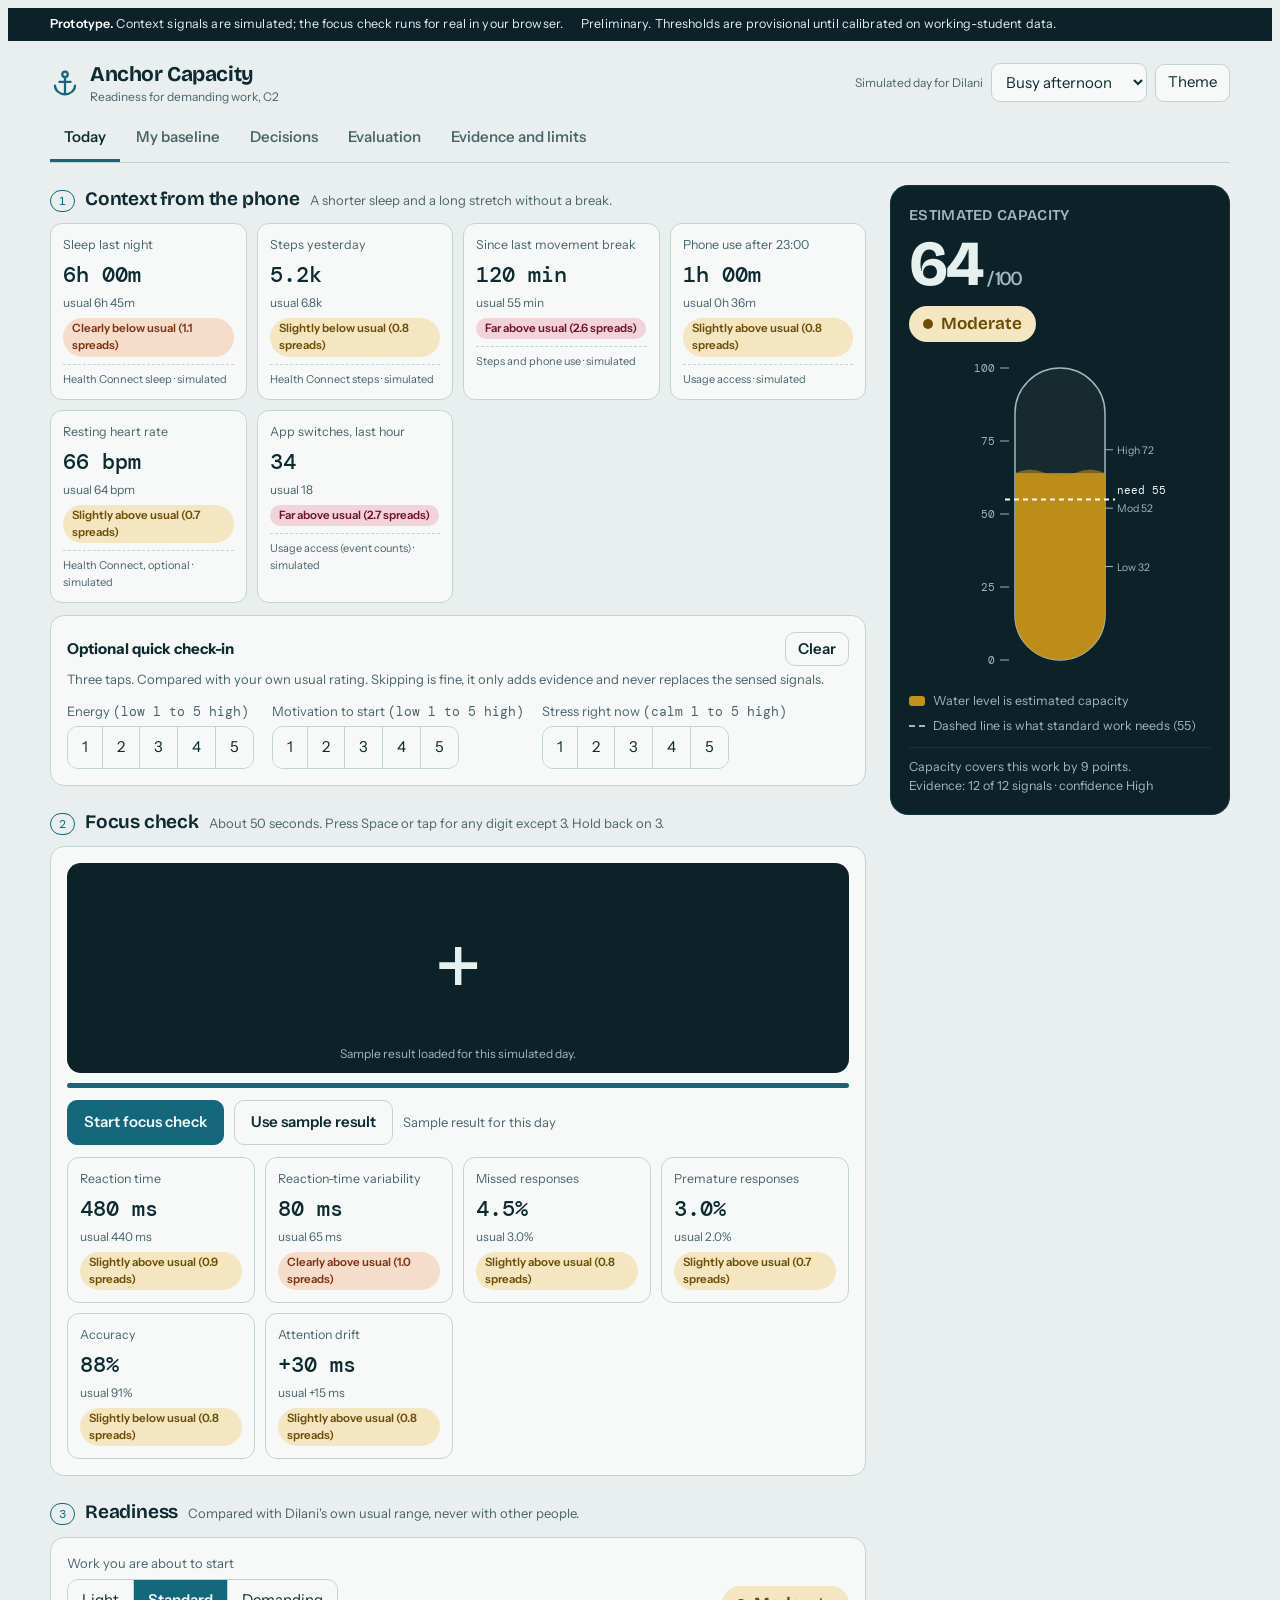
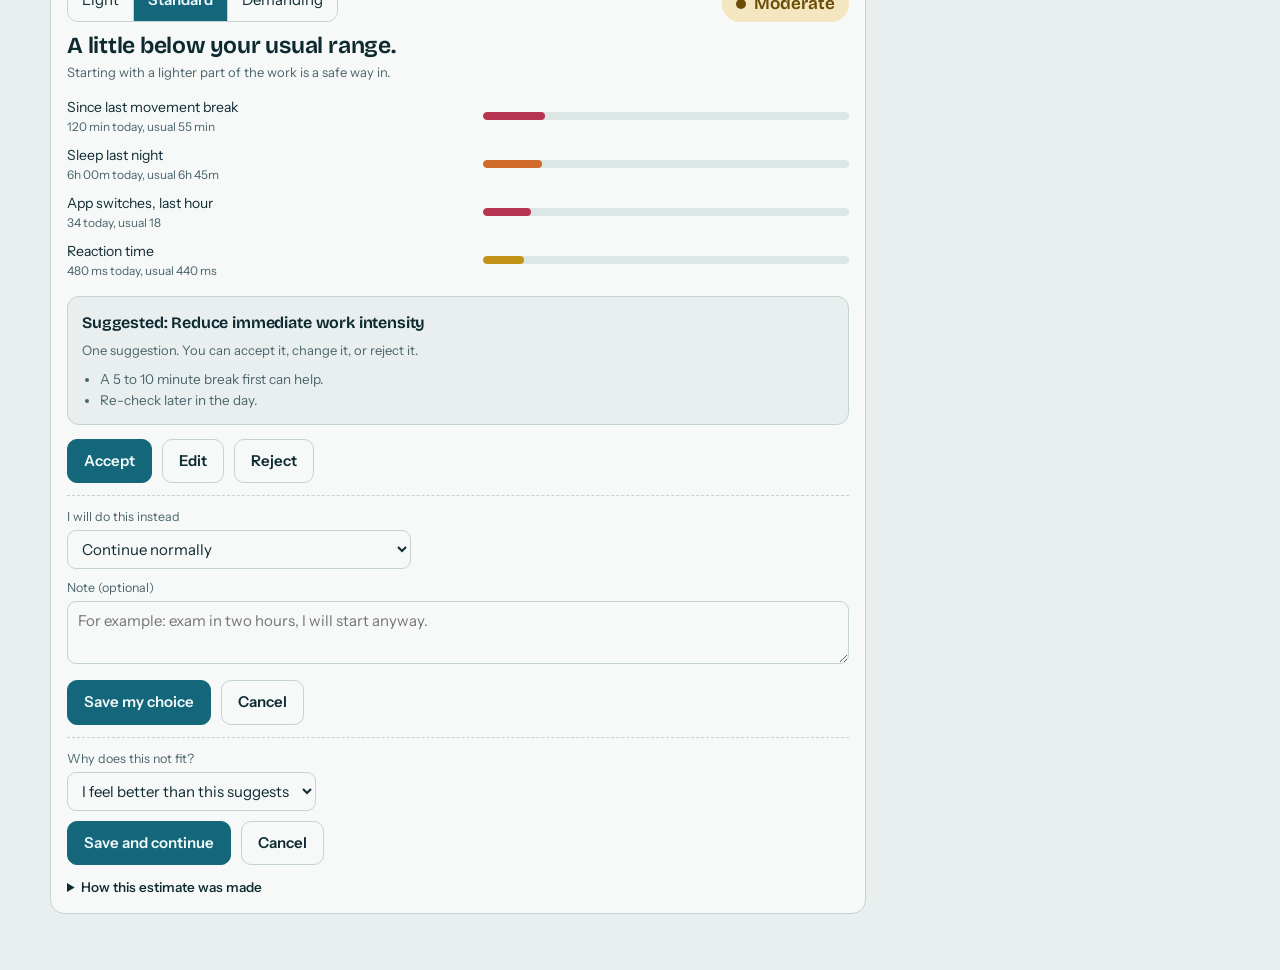
==== commit fe77f515: "feat(c2): interruptions, optional check-in, SUS/NASA-TLX forms, objectives mapping" ====
--- a/components/c2_capacity/demo/index.html
+++ b/components/c2_capacity/demo/index.html
@@ -189,6 +189,7 @@
     <button class="tab" role="tab" data-view="today" aria-selected="true">Today</button>
     <button class="tab" role="tab" data-view="baseline" aria-selected="false">My baseline</button>
     <button class="tab" role="tab" data-view="history" aria-selected="false">Decisions</button>
+    <button class="tab" role="tab" data-view="eval" aria-selected="false">Evaluation</button>
     <button class="tab" role="tab" data-view="about" aria-selected="false">Evidence and limits</button>
   </nav>
 
@@ -199,6 +200,11 @@
         <section>
           <div class="sec-h"><span class="n">1</span><h2>Context from the phone</h2><p id="personaBlurb"></p></div>
           <div class="grid5" id="ctxGrid"></div>
+          <div class="panel" style="margin-top:12px">
+            <div class="row" style="justify-content:space-between"><strong>Optional quick check-in</strong><button class="btn ghost" id="selfClear" type="button" style="min-height:34px;padding:4px 12px">Clear</button></div>
+            <p class="note" style="margin:4px 0 12px">Three taps. Compared with your own usual rating. Skipping is fine, it only adds evidence and never replaces the sensed signals.</p>
+            <div class="row" style="gap:18px" id="selfBox"></div>
+          </div>
         </section>
 
         <section>
@@ -293,6 +299,20 @@
     <div class="panel scroll"><table id="histTable"></table></div>
   </section>
 
+  <!-- EVALUATION -->
+  <section class="view" id="v-eval">
+    <div class="sec-h"><h2>Evaluation</h2><p>Questionnaires for the user study. Answers are stored only in this browser during the demo.</p></div>
+    <div class="panel" style="margin-bottom:16px"><p class="note">Planned study: working university students use Anchor Capacity and a standard productivity routine in a counterbalanced order, then complete SUS (usability) and NASA-TLX (perceived workload) for each condition. Recommendation responses (accept, edit, reject) are taken from the Decisions record.</p>
+      <div class="row" style="margin-top:10px"><span class="note">Condition being rated</span>
+        <select id="evCond"><option>Anchor Capacity</option><option>Standard productivity approach</option></select></div></div>
+    <div class="two">
+      <div class="panel"><h3 style="font-size:16px;margin-bottom:4px">System Usability Scale</h3><p class="note" style="margin-bottom:10px">1 = strongly disagree, 5 = strongly agree.</p><div id="susBox"></div></div>
+      <div class="panel"><h3 style="font-size:16px;margin-bottom:4px">NASA-TLX (raw)</h3><p class="note" style="margin-bottom:10px">0 = very low, 100 = very high. For performance, 0 = perfect and 100 = failure.</p><div id="tlxBox"></div></div>
+    </div>
+    <div class="row" style="margin-top:14px"><button class="btn" id="evSave" type="button">Save this response</button><span class="note" id="evHint"></span></div>
+    <div class="panel scroll" style="margin-top:16px"><table id="evTable"></table></div>
+  </section>
+
   <!-- ABOUT -->
   <section class="view" id="v-about">
     <div class="sec-h"><h2>Evidence and limits</h2><p>What this prototype does, what it does not, and what the data so far shows.</p></div>
@@ -314,6 +334,8 @@
         <tr><td>Resting heart rate (optional)</td><td>Health Connect heart rate, sensitive permission</td><td><span class="pillx">Simulated</span></td></tr>
         <tr><td>Phone use at night</td><td>UsageStatsManager (special usage access)</td><td><span class="pillx">Simulated</span></td></tr>
         <tr><td>Reaction time, variability, misses, premature responses, accuracy, drift</td><td>Short focus check in the app</td><td><span class="pillx real">Real, runs here</span></td></tr>
+        <tr><td>App switches per hour (interruption proxy)</td><td>UsageStatsManager event counts (no content read)</td><td><span class="pillx">Simulated</span></td></tr>
+        <tr><td>Energy, motivation, stress (optional 3-tap check-in)</td><td>User, compared with own usual rating</td><td><span class="pillx real">Real, optional</span></td></tr>
         <tr><td>Task difficulty</td><td>Chosen by the user</td><td><span class="pillx real">Real</span></td></tr>
       </table>
     </div>
@@ -336,6 +358,10 @@
  {id:'sed',name:'Since last movement break',w:8,dir:1,kind:'ctx',src:'Steps and phone use',fmt:function(v){return Math.round(v)+' min'}},
  {id:'night',name:'Phone use after 23:00',w:8,dir:1,kind:'ctx',src:'Usage access',fmt:hm},
  {id:'rhr',name:'Resting heart rate',w:7,dir:1,kind:'ctx',src:'Health Connect, optional',fmt:function(v){return Math.round(v)+' bpm'}},
+ {id:'intr',name:'App switches, last hour',w:6,dir:1,kind:'ctx',src:'Usage access (event counts)',fmt:function(v){return Math.round(v)+''}},
+ {id:'energy',name:'Energy (your rating)',w:5,dir:-1,kind:'self',fmt:function(v){return v+' / 5'}},
+ {id:'motiv',name:'Motivation (your rating)',w:5,dir:-1,kind:'self',fmt:function(v){return v+' / 5'}},
+ {id:'stress',name:'Stress (your rating)',w:5,dir:1,kind:'self',fmt:function(v){return v+' / 5'}},
  {id:'rt',name:'Reaction time',w:15,dir:1,kind:'task',fmt:function(v){return Math.round(v)+' ms'}},
  {id:'rtsd',name:'Reaction-time variability',w:12,dir:1,kind:'task',fmt:function(v){return Math.round(v)+' ms'}},
  {id:'miss',name:'Missed responses',w:8,dir:1,kind:'task',fmt:function(v){return v.toFixed(1)+'%'}},
@@ -343,12 +369,12 @@
  {id:'acc',name:'Accuracy',w:10,dir:-1,kind:'task',fmt:function(v){return v.toFixed(0)+'%'}},
  {id:'drift',name:'Attention drift',w:8,dir:1,kind:'task',fmt:function(v){return (v>=0?'+':'')+Math.round(v)+' ms'}}
 ];
-var BASE={sleep:[6.75,0.7],steps:[6.8,2.0],sed:[55,25],night:[0.6,0.5],rhr:[64,3],rt:[440,45],rtsd:[65,15],miss:[3,2],prem:[2,1.5],acc:[91,4],drift:[15,20]};
+var BASE={sleep:[6.75,0.7],steps:[6.8,2.0],sed:[55,25],night:[0.6,0.5],rhr:[64,3],intr:[18,6],energy:[3.4,0.7],motiv:[3.4,0.7],stress:[2.4,0.8],rt:[440,45],rtsd:[65,15],miss:[3,2],prem:[2,1.5],acc:[91,4],drift:[15,20]};
 var STATES=[
- {id:'steady',name:'Steady morning',blurb:'Slept well, moved yesterday, little late-night phone use.',ctx:{sleep:7.2,steps:7.4,sed:30,night:0.4,rhr:63},task:{rt:432,rtsd:60,miss:2,prem:1.5,acc:93,drift:8}},
- {id:'busy',name:'Busy afternoon',blurb:'A shorter sleep and a long stretch without a break.',ctx:{sleep:6.0,steps:5.2,sed:120,night:1.0,rhr:66},task:{rt:480,rtsd:80,miss:4.5,prem:3,acc:88,drift:30}},
- {id:'shift',name:'After a long shift',blurb:'Very active day at work, late phone use, slower responses.',ctx:{sleep:6.0,steps:11.5,sed:45,night:1.2,rhr:69},task:{rt:545,rtsd:110,miss:7,prem:4,acc:80,drift:62}},
- {id:'short',name:'Short night',blurb:'Under five hours of sleep and a late night on the phone.',ctx:{sleep:4.83,steps:3.1,sed:100,night:2.1,rhr:69},task:{rt:570,rtsd:130,miss:9,prem:5,acc:78,drift:70}}
+ {id:'steady',name:'Steady morning',blurb:'Slept well, moved yesterday, little late-night phone use.',ctx:{sleep:7.2,steps:7.4,sed:30,night:0.4,rhr:63,intr:14},task:{rt:432,rtsd:60,miss:2,prem:1.5,acc:93,drift:8}},
+ {id:'busy',name:'Busy afternoon',blurb:'A shorter sleep and a long stretch without a break.',ctx:{sleep:6.0,steps:5.2,sed:120,night:1.0,rhr:66,intr:34},task:{rt:480,rtsd:80,miss:4.5,prem:3,acc:88,drift:30}},
+ {id:'shift',name:'After a long shift',blurb:'Very active day at work, late phone use, slower responses.',ctx:{sleep:6.0,steps:11.5,sed:45,night:1.2,rhr:69,intr:22},task:{rt:545,rtsd:110,miss:7,prem:4,acc:80,drift:62}},
+ {id:'short',name:'Short night',blurb:'Under five hours of sleep and a late night on the phone.',ctx:{sleep:4.83,steps:3.1,sed:100,night:2.1,rhr:69,intr:30},task:{rt:570,rtsd:130,miss:9,prem:5,acc:78,drift:70}}
 ];
 var REQ={light:35,standard:55,demanding:70};
 var BANDS=[{k:'high',n:'High',min:72},{k:'moderate',n:'Moderate',min:52},{k:'low',n:'Low',min:32},{k:'risk',n:'At Risk',min:-1}];
@@ -361,7 +387,7 @@
 };
 
 /* ---------- state ---------- */
-var S={persona:1,diff:'standard',task:null,taskReal:false,running:false,decided:false,view:'today'};
+var S={persona:1,diff:'standard',self:{},task:null,taskReal:false,running:false,decided:false,view:'today'};
 var hist=[];
 
 /* ---------- engine ---------- */
@@ -369,16 +395,17 @@
   var st=STATES[S.persona],v={};
   for(var k in st.ctx)v[k]=st.ctx[k];
   if(S.task){for(var t in S.task)v[t]=S.task[t]}
+  for(var q in S.self)v[q]=S.self[q];
   return v;
 }
 function estimate(){
-  var v=values(),rows=[],wAll=0,wPres=0,strain=0;
+  var v=values(),rows=[],wAll=0,wPres=0,wCore=0,strain=0;
   SIG.forEach(function(s){
-    wAll+=s.w;
+    if(s.kind!=='self')wAll+=s.w;
     if(typeof v[s.id]!=='number')return;
     var z=(v[s.id]-BASE[s.id][0])/BASE[s.id][1];
     var harm=s.dir*z, sc=clamp(harm,0,3)/3;
-    wPres+=s.w; strain+=s.w*sc;
+    wPres+=s.w; if(s.kind!=='self')wCore+=s.w; strain+=s.w*sc;
     rows.push({s:s,v:v[s.id],z:z,harm:harm,sc:sc,part:s.w*sc});
   });
   var idx=wPres?strain/wPres:0;
@@ -387,7 +414,7 @@
   for(var i=0;i<BANDS.length;i++){if(cap>=BANDS[i].min){band=BANDS[i].k;break}}
   var req=REQ[S.diff],gap=cap-req,mismatch=gap<=-22;
   var final=mismatch?'risk':band;
-  var cov=wPres/wAll,conf=cov<0.45?'Low':(cov<0.95?'Medium':'High');
+  var cov=wCore/wAll,conf=cov<0.45?'Low':(cov<0.95?'Medium':'High');
   return {rows:rows,cap:cap,band:band,final:final,req:req,gap:gap,mismatch:mismatch,conf:conf,cov:cov,wAll:wAll,strain:strain,wPres:wPres};
 }
 function sev(row){return row.harm>=2?'severe':row.harm>=1?'high':row.harm>=0.5?'mild':'ok'}
@@ -416,6 +443,16 @@
   });
   $('ctxGrid').innerHTML=h;
 }
+var SELFQ=[{id:'energy',t:'Energy',lo:'low',hi:'high'},{id:'motiv',t:'Motivation to start',lo:'low',hi:'high'},{id:'stress',t:'Stress right now',lo:'calm',hi:'high'}];
+function renderSelf(){
+  var h='';
+  SELFQ.forEach(function(q){
+    h+='<div><div class="note" style="margin-bottom:5px">'+q.t+' <span class="mono">('+q.lo+' 1 to 5 '+q.hi+')</span></div><div class="seg" role="group" aria-label="'+q.t+'">';
+    for(var i=1;i<=5;i++)h+='<button type="button" data-k="'+q.id+'" data-v="'+i+'" aria-pressed="'+(S.self[q.id]===i)+'">'+i+'</button>';
+    h+='</div></div>';
+  });
+  $('selfBox').innerHTML=h;
+}
 function renderMetrics(){
   var h='';
   if(!S.task){$('metrics').innerHTML='';return}
@@ -448,7 +485,7 @@
 }
 function render(){
   var E=estimate(),c=COPY[E.final];
-  renderCtx();renderMetrics();
+  renderCtx();renderMetrics();renderSelf();
   /* gauge */
   $('gNum').textContent=E.cap;
   pill($('gPill'),E.final);
@@ -456,7 +493,7 @@
   $('swWater').style.setProperty('--c',bandVar(E.final));
   $('reqLbl').textContent='Dashed line is what '+S.diff+' work needs ('+E.req+')';
   var gap=E.gap>=0?'Capacity covers this work by '+E.gap+' points.':'Capacity is '+Math.abs(E.gap)+' points short of this work.';
-  $('gMeta').innerHTML=gap+'<br>Evidence: '+E.rows.length+' of '+SIG.length+' signals · confidence '+E.conf+(S.task?'':' (add the focus check)');
+  $('gMeta').innerHTML=gap+'<br>Evidence: '+E.rows.length+' of '+(SIG.filter(function(s){return s.kind!=='self'||typeof S.self[s.id]==='number'}).length)+' signals · confidence '+E.conf+(S.task?'':' (add the focus check)');
   /* result */
   pill($('bandPill'),E.final);
   $('headline').textContent=c.h;
@@ -581,6 +618,41 @@
   $('histTable').innerHTML=h;
 }
 
+/* ---------- evaluation (SUS, NASA-TLX) ---------- */
+var SUSQ=['I think that I would like to use this system frequently.','I found the system unnecessarily complex.','I thought the system was easy to use.','I think that I would need the support of a technical person to use this system.','I found the various functions in this system were well integrated.','I thought there was too much inconsistency in this system.','I would imagine that most people would learn to use this system very quickly.','I found the system very cumbersome to use.','I felt very confident using the system.','I needed to learn a lot of things before I could get going with this system.'];
+var TLXQ=['Mental demand: how mentally demanding was the task?','Physical demand: how physically demanding was the task?','Temporal demand: how hurried or rushed was the pace?','Performance: how successful were you in doing what you were asked?','Effort: how hard did you have to work?','Frustration: how insecure, discouraged, irritated or stressed were you?'];
+var evs=[];
+function susScore(a){var s=0;for(var i=0;i<10;i++){s+=(i%2===0)?(a[i]-1):(5-a[i])}return s*2.5}
+function renderEvalForm(){
+  var h='';
+  SUSQ.forEach(function(q,i){
+    h+='<div style="margin-bottom:12px"><div style="font-size:13.5px;margin-bottom:5px">'+(i+1)+'. '+q+'</div><div class="seg" role="radiogroup" aria-label="SUS item '+(i+1)+'">';
+    for(var k=1;k<=5;k++)h+='<button type="button" data-sus="'+i+'" data-v="'+k+'" aria-pressed="false">'+k+'</button>';
+    h+='</div></div>';
+  });
+  $('susBox').innerHTML=h;
+  var t='';
+  TLXQ.forEach(function(q,i){
+    t+='<div style="margin-bottom:14px"><label for="tlx'+i+'" style="font-size:13.5px;display:block;margin-bottom:5px">'+q+'</label><div class="row"><input type="range" id="tlx'+i+'" data-tlx="'+i+'" min="0" max="100" step="5" value="50" style="flex:1;min-width:140px;accent-color:var(--tide)"><span class="mono" id="tlxv'+i+'" style="width:34px">50</span></div></div>';
+  });
+  $('tlxBox').innerHTML=t;
+}
+function loadEvals(){try{evs=JSON.parse(localStorage.getItem('anchorC2Eval')||'[]')}catch(e){evs=[]}}
+function renderEvals(){
+  var h='<tr><th>When</th><th>Condition</th><th>SUS (0 to 100)</th><th>NASA-TLX raw (0 to 100)</th></tr>';
+  if(!evs.length)h+='<tr><td colspan="4" class="note">No responses saved yet.</td></tr>';
+  evs.forEach(function(x){h+='<tr><td class="mono">'+x.t.replace('T',' ')+'</td><td>'+x.cond+'</td><td class="mono">'+x.sus.toFixed(1)+'</td><td class="mono">'+x.tlx.toFixed(1)+'</td></tr>'});
+  $('evTable').innerHTML=h;
+}
+function saveEval(){
+  var a=[];
+  for(var i=0;i<10;i++){var b=document.querySelector('[data-sus="'+i+'"][aria-pressed="true"]');if(!b){$('evHint').textContent='Answer all 10 SUS statements first (item '+(i+1)+' is empty).';return}a.push(+b.dataset.v)}
+  var tl=0;for(var j=0;j<6;j++)tl+=+$('tlx'+j).value;
+  evs.unshift({t:new Date().toISOString().slice(0,16),cond:$('evCond').value,sus:susScore(a),tlx:tl/6});
+  try{localStorage.setItem('anchorC2Eval',JSON.stringify(evs))}catch(e){}
+  $('evHint').textContent='';renderEvals();toast('Response saved.');
+}
+
 /* ---------- baseline view ---------- */
 function rng(seed){return function(){seed|=0;seed=seed+0x6D2B79F5|0;var t=Math.imul(seed^seed>>>15,1|seed);t=t+Math.imul(t^t>>>7,61|t)^t;return((t^t>>>14)>>>0)/4294967296}}
 function spark(id,title,fmt){
@@ -615,7 +687,7 @@
   $('editAct').innerHTML=ACTS.map(function(a){return '<option>'+a+'</option>'}).join('');
   $('persona').addEventListener('change',function(){
     if(S.running)return;
-    S.persona=+this.value;S.task=null;S.taskReal=false;$('glyph').textContent='+';$('prog').style.width='0';
+    S.persona=+this.value;S.task=null;S.taskReal=false;S.self={};$('glyph').textContent='+';$('prog').style.width='0';
     $('padHint').textContent='Start the check, or use the sample result for this day.';
     $('editPane').hidden=true;$('rejectPane').hidden=true;
     useSample();
@@ -640,6 +712,12 @@
     try{localStorage.setItem('anchorC2Theme',nx)}catch(e){}
   });
   try{var th=localStorage.getItem('anchorC2Theme');if(th)document.documentElement.setAttribute('data-theme',th)}catch(e){}
+  $('selfBox').addEventListener('click',function(e){var b=e.target.closest('button');if(!b)return;var v=+b.dataset.v;if(S.self[b.dataset.k]===v)delete S.self[b.dataset.k];else S.self[b.dataset.k]=v;render()});
+  $('selfClear').addEventListener('click',function(){S.self={};render()});
+  $('susBox').addEventListener('click',function(e){var b=e.target.closest('button');if(!b)return;document.querySelectorAll('[data-sus="'+b.dataset.sus+'"]').forEach(function(x){x.setAttribute('aria-pressed',String(x===b))})});
+  $('tlxBox').addEventListener('input',function(e){var i=e.target.dataset.tlx;if(i!==undefined)$('tlxv'+i).textContent=e.target.value});
+  $('evSave').addEventListener('click',saveEval);
+  renderEvalForm();loadEvals();renderEvals();
   loadHist();renderHist();renderBase();useSample();
 }
 init();
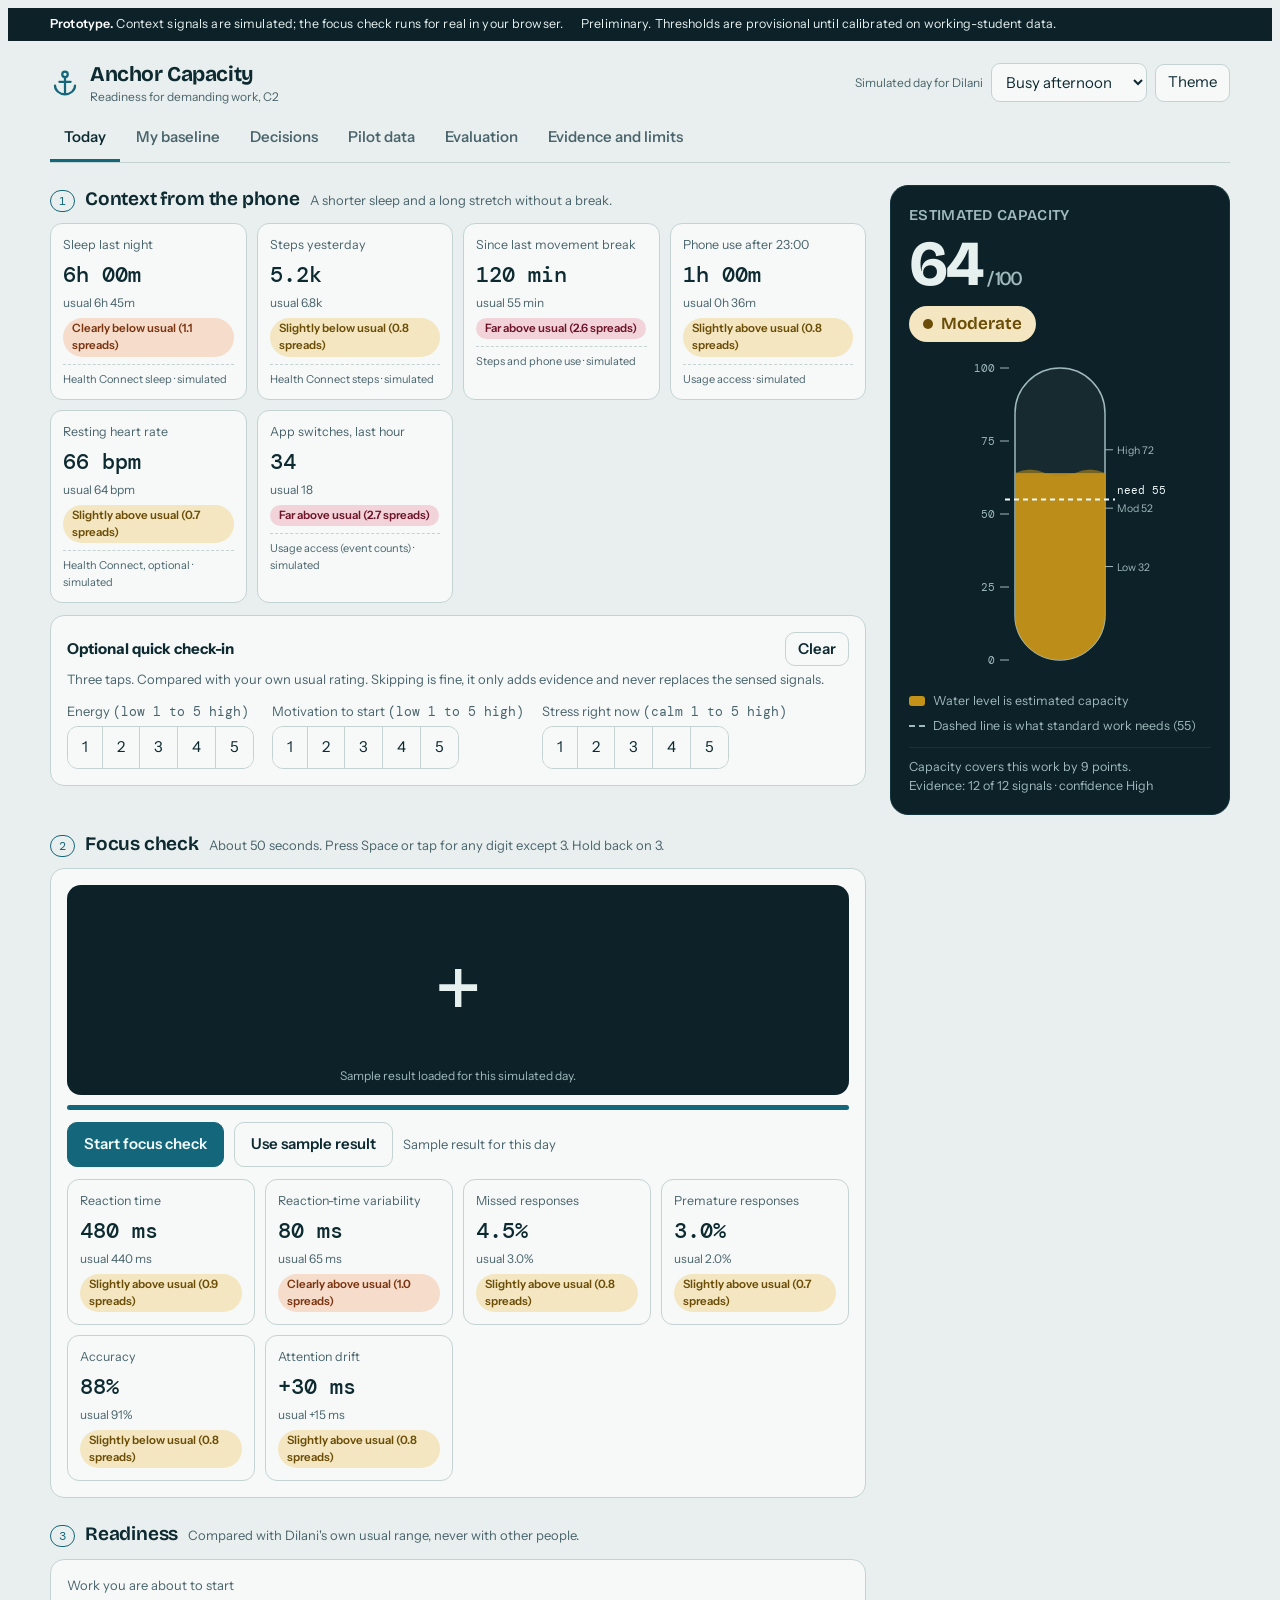
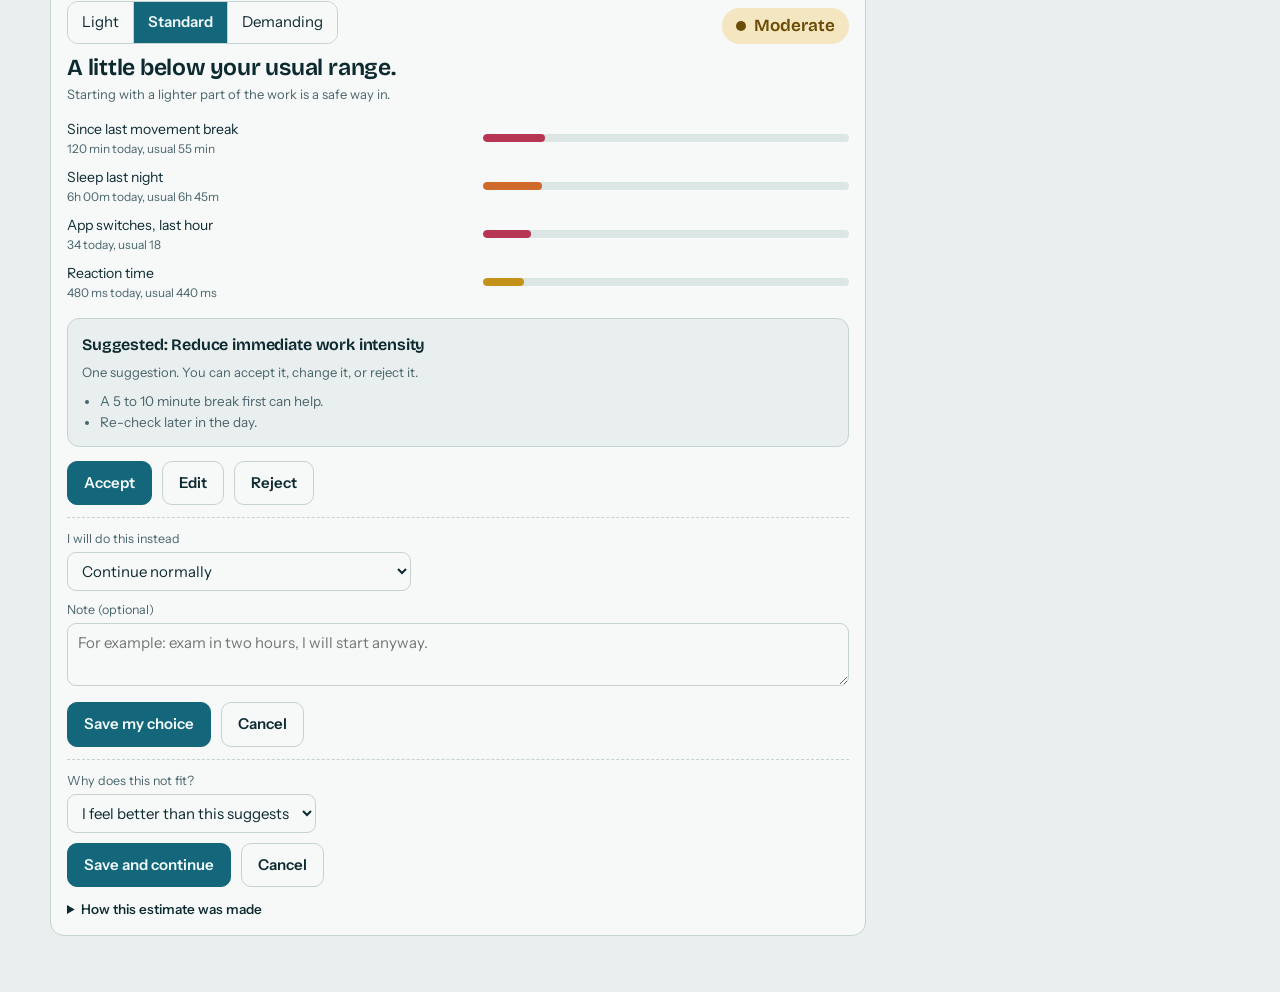
==== commit 2b4d5023: "feat(c2): pilot data tab, pilot model notebook, pilot data ignore rule" ====
--- a/components/c2_capacity/demo/index.html
+++ b/components/c2_capacity/demo/index.html
@@ -166,6 +166,14 @@
 .spark{width:100%;height:46px;display:block}
 .toast{position:fixed;left:50%;bottom:calc(20px + env(safe-area-inset-bottom,0px));transform:translateX(-50%);background:var(--deep);color:var(--deep-ink);padding:10px 16px;border-radius:10px;font-size:14px;z-index:9;max-width:calc(100% - 32px)}
 
+body.pilot #sampleTask{display:none}
+input[type="text"],input[type="number"]{background:var(--surface);border:1px solid var(--line);border-radius:9px;padding:8px 10px;min-height:38px;width:100%;max-width:220px}
+.field{display:flex;flex-direction:column;gap:4px;margin-top:12px}
+.field label,.chk{font-size:13px;color:var(--ink-soft)}
+.chk{display:flex;gap:8px;align-items:flex-start;color:var(--ink);margin-top:12px}
+.opt{display:flex;gap:10px;align-items:flex-start;border:1px solid var(--line);border-radius:10px;padding:9px 12px;margin-top:8px;cursor:pointer;font-size:14px}
+.opt input{margin-top:3px;accent-color:var(--tide)}
+.opt:has(input:checked){border-color:var(--tide);background:var(--surface-2)}
 @media (max-width:900px){.work{grid-template-columns:minmax(0,1fr)}.gauge{position:static;order:-1}}
 @media (max-width:520px){.drv{grid-template-columns:minmax(0,1fr)}.gauge .num{font-size:52px}}
 </style>
@@ -189,6 +197,7 @@
     <button class="tab" role="tab" data-view="today" aria-selected="true">Today</button>
     <button class="tab" role="tab" data-view="baseline" aria-selected="false">My baseline</button>
     <button class="tab" role="tab" data-view="history" aria-selected="false">Decisions</button>
+    <button class="tab" role="tab" data-view="pilot" aria-selected="false">Pilot data</button>
     <button class="tab" role="tab" data-view="eval" aria-selected="false">Evaluation</button>
     <button class="tab" role="tab" data-view="about" aria-selected="false">Evidence and limits</button>
   </nav>
@@ -207,7 +216,8 @@
           </div>
         </section>
 
-        <section>
+        <div id="taskHome"></div>
+        <section id="taskSec">
           <div class="sec-h"><span class="n">2</span><h2>Focus check</h2><p>About 50 seconds. Press Space or tap for any digit except 3. Hold back on 3.</p></div>
           <div class="panel">
             <div class="pad" id="pad" role="button" tabindex="0" aria-label="Focus check response area">
@@ -299,6 +309,42 @@
     <div class="panel scroll"><table id="histTable"></table></div>
   </section>
 
+  <!-- PILOT -->
+  <section class="view" id="v-pilot">
+    <div class="sec-h"><h2>Pilot data</h2><p>Short student research pilot used to train a first model. About 2 minutes per session. Please do 3 sessions at different times of day.</p></div>
+    <div class="two">
+      <div class="panel">
+        <h3 style="font-size:16px">1. Consent and code</h3>
+        <p class="note" style="margin-top:6px">Anonymous. Only a code you choose (for example P01), your answers and your focus-check numbers are saved, on this device. No name, email or phone data. You decide whether to send the file and you can stop at any time. This is a student research pilot, not a medical test.</p>
+        <label class="chk"><input type="checkbox" id="plConsent"> I agree to take part in this pilot.</label>
+        <div class="field"><label for="plCode">Participant code (2 to 8 letters or digits)</label><input type="text" id="plCode" maxlength="8" autocomplete="off" placeholder="P01"></div>
+      </div>
+      <div class="panel">
+        <h3 style="font-size:16px">2. About now</h3>
+        <div class="field"><label for="plSleep">Hours slept last night</label><input type="number" id="plSleep" min="0" max="16" step="0.5" placeholder="7"></div>
+        <div class="field"><label for="plBreak">Minutes since your last proper break</label><input type="number" id="plBreak" min="0" max="600" step="5" placeholder="45"></div>
+      </div>
+    </div>
+    <div style="margin-top:16px" id="pilotTaskSlot"></div>
+    <div class="panel" style="margin-top:16px">
+      <h3 style="font-size:16px">4. Your own rating</h3>
+      <p class="note" style="margin:6px 0 4px">Answer after the focus check. How ready do you feel to start demanding study or work right now?</p>
+      <label class="opt"><input type="radio" name="plLabel" value="High"><span><b>High.</b> Ready, I could start demanding work now.</span></label>
+      <label class="opt"><input type="radio" name="plLabel" value="Moderate"><span><b>Moderate.</b> Manageable, maybe start with something lighter.</span></label>
+      <label class="opt"><input type="radio" name="plLabel" value="Low"><span><b>Low.</b> I would struggle, a break would help first.</span></label>
+      <label class="opt"><input type="radio" name="plLabel" value="At Risk"><span><b>At Risk.</b> I should not start demanding work now.</span></label>
+      <div class="row" style="margin-top:14px"><button class="btn" id="plSave" type="button">Save this session</button><span class="note" id="plHint"></span></div>
+    </div>
+    <div class="panel" style="margin-top:16px">
+      <h3 style="font-size:16px">5. Send your data</h3>
+      <p class="note" style="margin:6px 0 10px">When your 3 sessions are saved, copy the table and send it to Hirunya (a chat message is fine). Your data stays on this device until you send it.</p>
+      <div class="row"><button class="btn" id="plCopy" type="button">Copy data</button><button class="btn ghost" id="plDownload" type="button">Download CSV</button><button class="btn ghost" id="plClear" type="button">Delete saved rows</button><span class="note" id="plCount"></span></div>
+      <textarea id="plOut" readonly hidden style="margin-top:10px;min-height:120px;font-family:var(--font-mono);font-size:12px"></textarea>
+    </div>
+    <div class="panel scroll" style="margin-top:16px"><table id="plTable"></table></div>
+    <p class="note" style="margin-top:12px">Limits: the rating is your own perception, sleep is typed in, and the group is small. Results will be reported as a pilot, not as a validated model.</p>
+  </section>
+
   <!-- EVALUATION -->
   <section class="view" id="v-eval">
     <div class="sec-h"><h2>Evaluation</h2><p>Questionnaires for the user study. Answers are stored only in this browser during the demo.</p></div>
@@ -618,6 +664,58 @@
   $('histTable').innerHTML=h;
 }
 
+/* ---------- pilot data capture ---------- */
+var PCOLS=['participant','session','time','hour','weekday','sleep_h','min_since_break','rt_ms','rt_sd_ms','miss_pct','premature_pct','accuracy_pct','drift_ms','label'];
+var pil=[];
+function loadPilot(){try{pil=JSON.parse(localStorage.getItem('anchorC2Pilot')||'[]')}catch(e){pil=[]}}
+function pilotCSV(){
+  var lines=[PCOLS.join(',')];
+  pil.slice().reverse().forEach(function(r){lines.push(PCOLS.map(function(c){return r[c]}).join(','))});
+  return lines.join('\n');
+}
+function renderPilot(){
+  var ppl={};pil.forEach(function(r){ppl[r.participant]=1});
+  $('plCount').textContent=pil.length+' session'+(pil.length===1?'':'s')+' saved from '+Object.keys(ppl).length+' code'+(Object.keys(ppl).length===1?'':'s')+' on this device.';
+  var h='<tr><th>Code</th><th>#</th><th>Time</th><th>Sleep</th><th>Break</th><th>RT</th><th>Miss %</th><th>Acc %</th><th>Rating</th></tr>';
+  if(!pil.length)h+='<tr><td colspan="9" class="note">Nothing saved yet.</td></tr>';
+  pil.slice(0,10).forEach(function(r){h+='<tr><td class="mono">'+r.participant+'</td><td class="mono">'+r.session+'</td><td class="mono">'+r.time.replace('T',' ')+'</td><td class="mono">'+r.sleep_h+'</td><td class="mono">'+r.min_since_break+'</td><td class="mono">'+r.rt_ms+'</td><td class="mono">'+r.miss_pct+'</td><td class="mono">'+r.accuracy_pct+'</td><td>'+r.label+'</td></tr>'});
+  $('plTable').innerHTML=h;
+}
+function savePilot(){
+  var hint=$('plHint'),code=$('plCode').value.trim().toUpperCase();
+  if(!$('plConsent').checked){hint.textContent='Please tick the consent box first.';return}
+  if(!/^[A-Z0-9]{2,8}$/.test(code)){hint.textContent='Enter a code of 2 to 8 letters or digits (no name).';return}
+  var sl=parseFloat($('plSleep').value),br=parseFloat($('plBreak').value);
+  if(!(sl>=0&&sl<=16)){hint.textContent='Enter hours slept (0 to 16).';return}
+  if(!(br>=0&&br<=600)){hint.textContent='Enter minutes since your last break (0 to 600).';return}
+  if(!(S.task&&S.taskReal)){hint.textContent='Run the focus check yourself first (step 3).';return}
+  var lb=document.querySelector('input[name="plLabel"]:checked');
+  if(!lb){hint.textContent='Choose your own rating in step 4.';return}
+  var n=pil.filter(function(r){return r.participant===code}).length+1,d=new Date(),t=S.task;
+  pil.unshift({participant:code,session:n,time:new Date(d.getTime()-d.getTimezoneOffset()*60000).toISOString().slice(0,16),hour:d.getHours(),weekday:d.getDay(),sleep_h:sl,min_since_break:br,
+    rt_ms:Math.round(t.rt),rt_sd_ms:Math.round(t.rtsd),miss_pct:+t.miss.toFixed(1),premature_pct:+t.prem.toFixed(1),accuracy_pct:+t.acc.toFixed(1),drift_ms:Math.round(t.drift),label:lb.value});
+  try{localStorage.setItem('anchorC2Pilot',JSON.stringify(pil))}catch(e){hint.textContent='Could not save on this browser. Use Copy data right now.'}
+  lb.checked=false;S.task=null;S.taskReal=false;
+  $('glyph').textContent='+';$('prog').style.width='0';$('startTask').textContent='Start focus check';$('padHint').textContent='Start the check.';
+  hint.textContent='';render();renderPilot();toast('Session '+n+' saved for '+code+'.');
+}
+function copyPilot(){
+  var csv=pilotCSV();
+  function fallback(){var o=$('plOut');o.hidden=false;o.value=csv;o.focus();o.select();toast('Select all and copy the text below.')}
+  try{navigator.clipboard.writeText(csv).then(function(){toast('Copied. Paste it into a message.')},fallback)}catch(e){fallback()}
+}
+function downloadPilot(){
+  var a=document.createElement('a');a.href=URL.createObjectURL(new Blob([pilotCSV()],{type:'text/csv'}));a.download='c2_pilot_data.csv';
+  document.body.appendChild(a);a.click();a.remove();
+}
+var clearArmed=false;
+function clearPilot(){
+  var b=$('plClear');
+  if(!clearArmed){clearArmed=true;b.textContent='Click again to delete all';setTimeout(function(){clearArmed=false;b.textContent='Delete saved rows'},4000);return}
+  pil=[];try{localStorage.removeItem('anchorC2Pilot')}catch(e){}
+  clearArmed=false;b.textContent='Delete saved rows';renderPilot();
+}
+
 /* ---------- evaluation (SUS, NASA-TLX) ---------- */
 var SUSQ=['I think that I would like to use this system frequently.','I found the system unnecessarily complex.','I thought the system was easy to use.','I think that I would need the support of a technical person to use this system.','I found the various functions in this system were well integrated.','I thought there was too much inconsistency in this system.','I would imagine that most people would learn to use this system very quickly.','I found the system very cumbersome to use.','I felt very confident using the system.','I needed to learn a lot of things before I could get going with this system.'];
 var TLXQ=['Mental demand: how mentally demanding was the task?','Physical demand: how physically demanding was the task?','Temporal demand: how hurried or rushed was the pace?','Performance: how successful were you in doing what you were asked?','Effort: how hard did you have to work?','Frustration: how insecure, discouraged, irritated or stressed were you?'];
@@ -678,6 +776,9 @@
 /* ---------- wiring ---------- */
 function setView(v){
   S.view=v;
+  document.body.classList.toggle('pilot',v==='pilot');
+  if(v==='pilot'){$('pilotTaskSlot').appendChild($('taskSec'));$('taskSec').querySelector('.n').textContent='3'}
+  else{$('taskHome').after($('taskSec'));$('taskSec').querySelector('.n').textContent='2'}
   document.querySelectorAll('.view').forEach(function(x){x.classList.toggle('on',x.id==='v-'+v)});
   document.querySelectorAll('.tab').forEach(function(t){t.setAttribute('aria-selected',String(t.dataset.view===v))});
 }
@@ -717,6 +818,8 @@
   $('susBox').addEventListener('click',function(e){var b=e.target.closest('button');if(!b)return;document.querySelectorAll('[data-sus="'+b.dataset.sus+'"]').forEach(function(x){x.setAttribute('aria-pressed',String(x===b))})});
   $('tlxBox').addEventListener('input',function(e){var i=e.target.dataset.tlx;if(i!==undefined)$('tlxv'+i).textContent=e.target.value});
   $('evSave').addEventListener('click',saveEval);
+  $('plSave').addEventListener('click',savePilot);$('plCopy').addEventListener('click',copyPilot);$('plDownload').addEventListener('click',downloadPilot);$('plClear').addEventListener('click',clearPilot);
+  loadPilot();renderPilot();
   renderEvalForm();loadEvals();renderEvals();
   loadHist();renderHist();renderBase();useSample();
 }
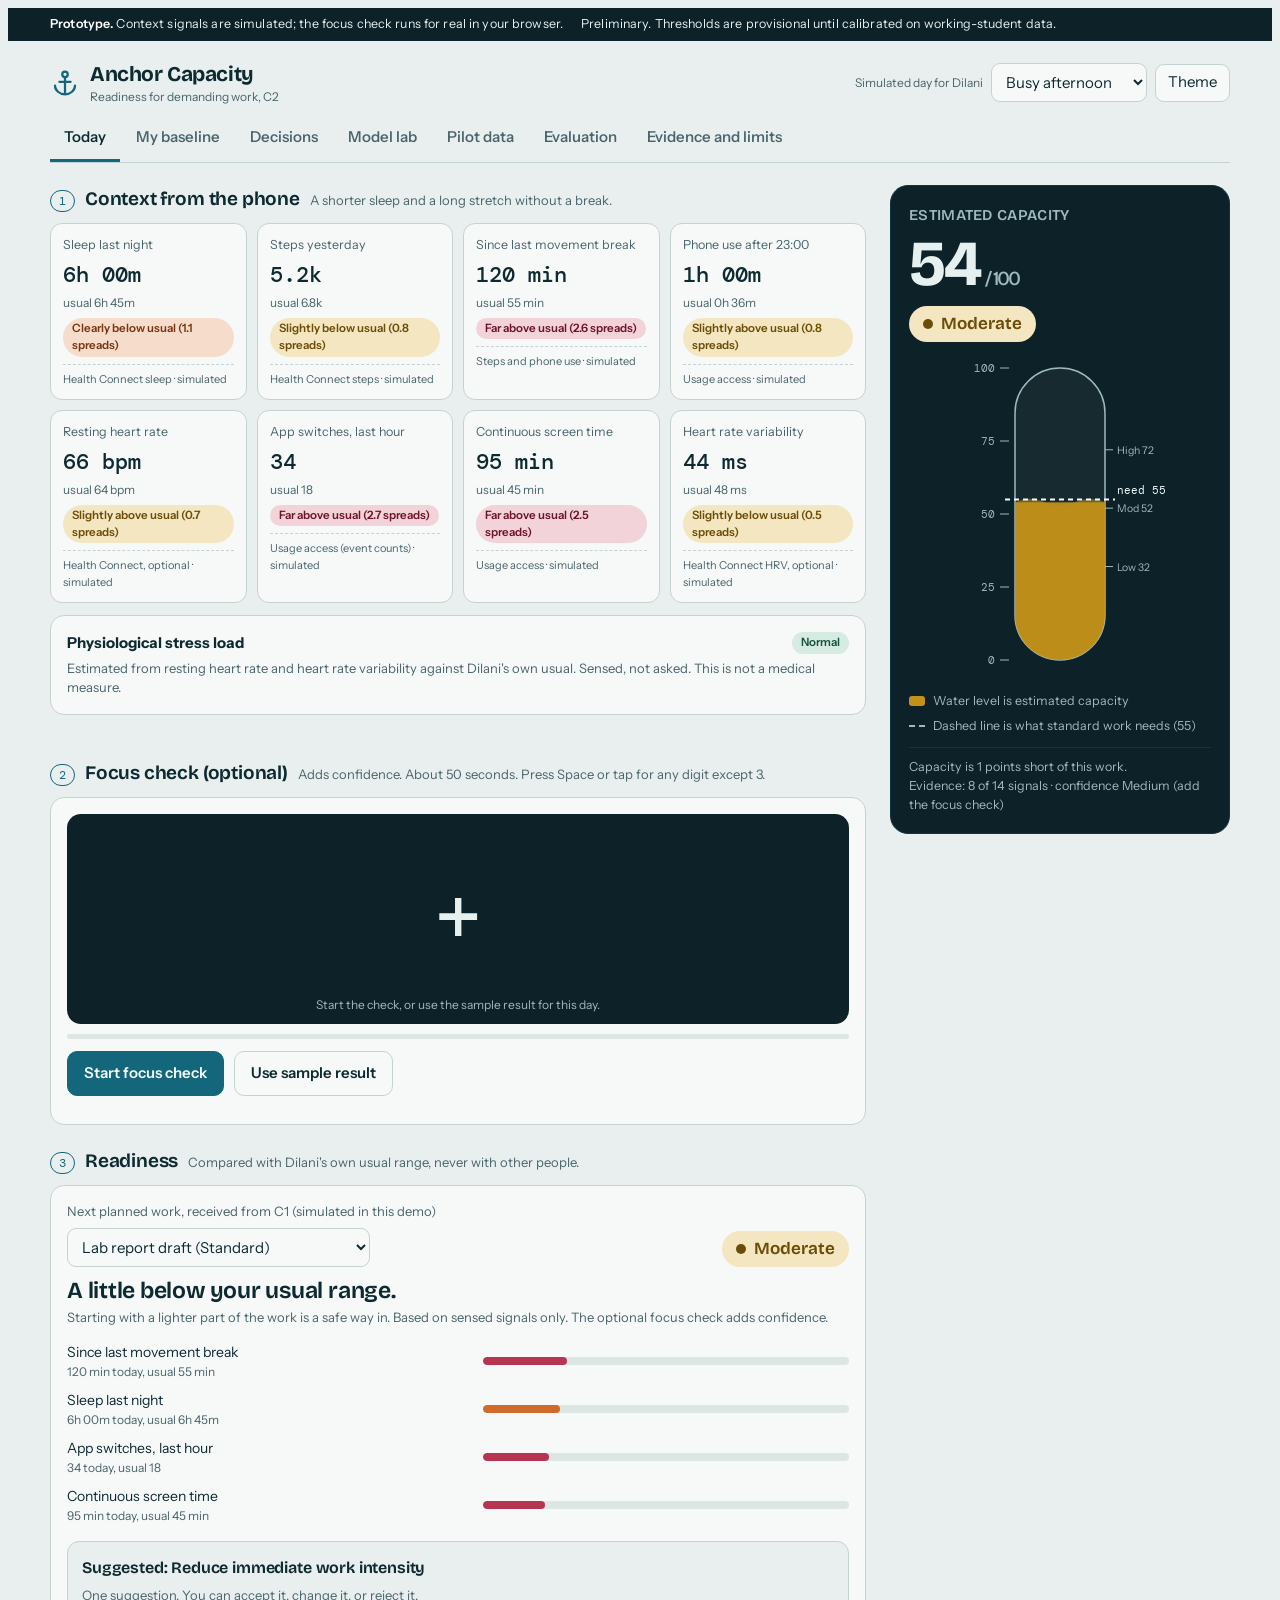
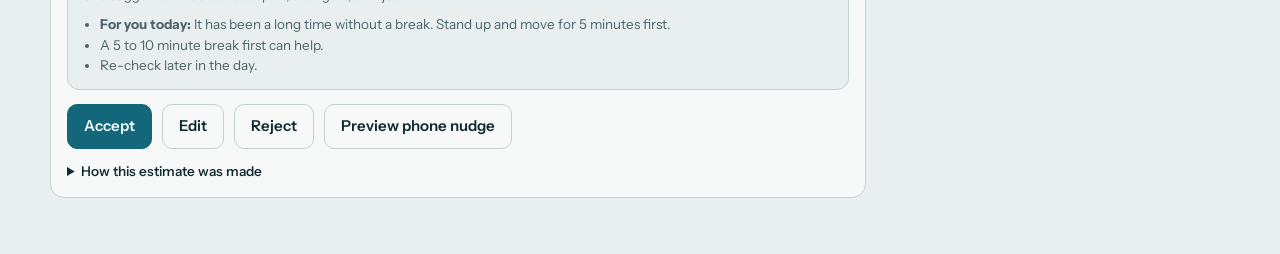
==== commit 619bf120: "feat(c2): trained heart-signal estimators, live model page, real-life nurse test - WESAD (stress) an" ====
--- a/components/c2_capacity/demo/index.html
+++ b/components/c2_capacity/demo/index.html
@@ -42,6 +42,7 @@
   --risk:#E5718A; --risk-wash:#451A26; --risk-ink:#F5B8C6; color-scheme:dark}
 
 *{box-sizing:border-box}
+[hidden]{display:none!important}
 body{background:var(--ground);color:var(--ink);font-family:var(--font-body);font-size:15px;line-height:1.5;padding-inline:16px;padding-block:0 48px}
 h1,h2,h3{font-family:var(--font-display);font-weight:650;letter-spacing:-.01em;margin:0;text-wrap:balance}
 p{margin:0}
@@ -166,6 +167,32 @@
 .spark{width:100%;height:46px;display:block}
 .toast{position:fixed;left:50%;bottom:calc(20px + env(safe-area-inset-bottom,0px));transform:translateX(-50%);background:var(--deep);color:var(--deep-ink);padding:10px 16px;border-radius:10px;font-size:14px;z-index:9;max-width:calc(100% - 32px)}
 
+/* phone nudge: a calm full-screen pause, deliberately the same look in both themes */
+.nudge{--n1:#0A1A1F;--n2:#0F3A47;--n-ink:#F2FAFB;--n-soft:#A9C7CC;--n-ring:#4FB3C4;position:fixed;inset:0;z-index:30;display:grid;place-items:center;padding:20px 16px calc(20px + env(safe-area-inset-bottom,0px));color:var(--n-ink);background:radial-gradient(120% 90% at 50% 18%,var(--n2),var(--n1) 70%);overflow-y:auto}
+.nudge[hidden]{display:none}
+.nd-in{width:100%;max-width:420px;min-height:min(720px,100%);display:flex;flex-direction:column;align-items:center;text-align:center;gap:18px}
+.nd-top{width:100%;display:flex;justify-content:space-between;align-items:center;font-size:13px;color:var(--n-soft)}
+.nd-x{background:none;border:1px solid rgba(169,199,204,.4);color:var(--n-soft);border-radius:99px;padding:5px 12px;cursor:pointer;font-size:12.5px}
+.nd-x:hover{color:var(--n-ink);border-color:var(--n-ink)}
+.nd-orb{position:relative;width:200px;height:200px;margin-top:auto;display:grid;place-items:center}
+.nd-orb i{position:absolute;inset:0;border-radius:50%;border:1.5px solid var(--n-ring);opacity:0;animation:ndring 6s ease-out infinite}
+.nd-orb i:nth-child(2){animation-delay:2s}.nd-orb i:nth-child(3){animation-delay:4s}
+.nd-orb b{position:relative;width:132px;height:132px;border-radius:50%;display:grid;place-items:center;align-content:center;background:radial-gradient(circle at 35% 30%,#7FD6E3,#14677A 70%);box-shadow:0 0 60px rgba(79,179,196,.35);font-family:var(--font-display);font-size:42px;font-weight:700;line-height:1;animation:ndbreathe 8s ease-in-out infinite}
+.nd-orb b small{display:block;font-family:var(--font-body);font-size:12px;font-weight:500;color:#D4F0F4;margin-top:4px}
+@keyframes ndring{0%{transform:scale(.66);opacity:.55}100%{transform:scale(1.18);opacity:0}}
+@keyframes ndbreathe{0%,100%{transform:scale(.94)}50%{transform:scale(1.06)}}
+.nudge h2{font-size:30px;line-height:1.15;margin-top:6px}
+.nudge .nd-sub{font-size:16px;color:var(--n-soft);max-width:34ch}
+.nd-time{font-size:38px;font-weight:500}
+.nd-acts{width:100%;display:flex;flex-direction:column;gap:10px;margin-top:auto;padding-top:12px}
+.nd-btn{border:0;border-radius:14px;padding:15px 18px;font-weight:650;font-size:16px;cursor:pointer;min-height:50px}
+.nd-btn.p{background:#4FB3C4;color:#06222A}.nd-btn.p:hover{background:#7FD6E3}
+.nd-btn.s{background:rgba(255,255,255,.1);color:var(--n-ink)}.nd-btn.s:hover{background:rgba(255,255,255,.18)}
+.nd-link{background:none;border:0;color:var(--n-soft);cursor:pointer;padding:8px;font-size:14px;text-decoration:underline;text-underline-offset:3px}
+.nd-link:hover{color:var(--n-ink)}
+.nd-note{font-size:12px;color:var(--n-soft)}
+body.nd-open{overflow:hidden}
+@media (prefers-reduced-motion:reduce){.nd-orb i,.nd-orb b{animation:none}.nd-orb i{opacity:.25}}
 body.pilot #sampleTask{display:none}
 input[type="text"],input[type="number"]{background:var(--surface);border:1px solid var(--line);border-radius:9px;padding:8px 10px;min-height:38px;width:100%;max-width:220px}
 .field{display:flex;flex-direction:column;gap:4px;margin-top:12px}
@@ -197,6 +224,7 @@
     <button class="tab" role="tab" data-view="today" aria-selected="true">Today</button>
     <button class="tab" role="tab" data-view="baseline" aria-selected="false">My baseline</button>
     <button class="tab" role="tab" data-view="history" aria-selected="false">Decisions</button>
+    <button class="tab" role="tab" data-view="lab" aria-selected="false">Model lab</button>
     <button class="tab" role="tab" data-view="pilot" aria-selected="false">Pilot data</button>
     <button class="tab" role="tab" data-view="eval" aria-selected="false">Evaluation</button>
     <button class="tab" role="tab" data-view="about" aria-selected="false">Evidence and limits</button>
@@ -209,16 +237,12 @@
         <section>
           <div class="sec-h"><span class="n">1</span><h2>Context from the phone</h2><p id="personaBlurb"></p></div>
           <div class="grid5" id="ctxGrid"></div>
-          <div class="panel" style="margin-top:12px">
-            <div class="row" style="justify-content:space-between"><strong>Optional quick check-in</strong><button class="btn ghost" id="selfClear" type="button" style="min-height:34px;padding:4px 12px">Clear</button></div>
-            <p class="note" style="margin:4px 0 12px">Three taps. Compared with your own usual rating. Skipping is fine, it only adds evidence and never replaces the sensed signals.</p>
-            <div class="row" style="gap:18px" id="selfBox"></div>
-          </div>
+          <div class="panel" style="margin-top:12px" id="stressBox"></div>
         </section>
 
         <div id="taskHome"></div>
         <section id="taskSec">
-          <div class="sec-h"><span class="n">2</span><h2>Focus check</h2><p>About 50 seconds. Press Space or tap for any digit except 3. Hold back on 3.</p></div>
+          <div class="sec-h"><span class="n">2</span><h2>Focus check (optional)</h2><p>Adds confidence. About 50 seconds. Press Space or tap for any digit except 3.</p></div>
           <div class="panel">
             <div class="pad" id="pad" role="button" tabindex="0" aria-label="Focus check response area">
               <div class="glyph" id="glyph">+</div>
@@ -239,12 +263,12 @@
           <div class="panel">
             <div class="row" style="justify-content:space-between;align-items:flex-end">
               <div>
-                <div class="note" style="margin-bottom:6px">Work you are about to start</div>
-                <div class="seg" id="diffSeg" role="group" aria-label="Task difficulty">
-                  <button type="button" data-d="light" aria-pressed="false">Light</button>
-                  <button type="button" data-d="standard" aria-pressed="true">Standard</button>
-                  <button type="button" data-d="demanding" aria-pressed="false">Demanding</button>
-                </div>
+                <div class="note" style="margin-bottom:6px">Next planned work, received from C1 (simulated in this demo)</div>
+                <select id="c1task" aria-label="Planned work from C1">
+                  <option value="light">Reply to emails (Light)</option>
+                  <option value="standard" selected>Lab report draft (Standard)</option>
+                  <option value="demanding">Revise for exam, 2 hours (Demanding)</option>
+                </select>
               </div>
               <span class="pill" id="bandPill"></span>
             </div>
@@ -256,6 +280,7 @@
               <button class="btn" id="accept" type="button">Accept</button>
               <button class="btn ghost" id="editBtn" type="button">Edit</button>
               <button class="btn ghost" id="rejectBtn" type="button">Reject</button>
+              <button class="btn ghost" id="nudgeBtn" type="button">Preview phone nudge</button>
               <span class="note" id="decideHint"></span>
             </div>
             <div class="edit" id="editPane" hidden>
@@ -309,6 +334,63 @@
     <div class="panel scroll"><table id="histTable"></table></div>
   </section>
 
+  <!-- MODEL LAB -->
+  <section class="view" id="v-lab">
+    <div class="sec-h"><h2>Model lab</h2><p>Trained heart-signal models running live in this page, shown on people they never saw.</p></div>
+    <div class="row" style="margin-bottom:14px"><span class="note">Which estimate?</span>
+      <div class="seg" id="labModel" role="group" aria-label="Choose a model">
+        <button type="button" data-m="load" aria-pressed="true">Mental effort (CATSA)</button>
+        <button type="button" data-m="stress" aria-pressed="false">Stress (WESAD)</button>
+      </div></div>
+    <div class="panel" style="margin-bottom:16px"><p class="note" id="labIntro"></p></div>
+    <div class="two">
+      <div class="panel">
+        <h3 style="font-size:16px">1. Pick a real moment</h3>
+        <div class="row" style="margin:10px 0 12px">
+          <label class="note" for="labP">Person</label><select id="labP"></select>
+          <label class="note" for="labC">Activity</label><select id="labC"></select>
+          <label class="note" for="labW">Moment</label><select id="labW"></select>
+        </div>
+        <div class="scroll"><table id="labTable"></table></div>
+        <p class="note" style="margin-top:8px">"vs own usual" shows each signal compared with that person's own middle value.</p>
+      </div>
+      <div class="panel" aria-live="polite">
+        <h3 style="font-size:16px">2. What the model says</h3>
+        <div class="mono" id="labPct" style="font-size:44px;margin-top:8px"></div>
+        <p class="note" id="labSays"></p>
+        <div class="meter" style="height:12px;margin:10px 0"><i id="labMeter" style="width:0;background:var(--tide)"></i></div>
+        <div class="row" style="gap:8px"><span class="note">Truth:</span><strong id="labTruth"></strong><span class="chip" id="labVerdict" style="margin:0"></span></div>
+        <p class="note" id="labTally" style="margin-top:10px"></p>
+      </div>
+    </div>
+    <div class="panel" style="margin-top:16px">
+      <h3 style="font-size:16px">3. Try your own numbers</h3>
+      <p class="note" id="labSlideNote" style="margin:4px 0 10px"></p>
+      <div id="labSliders"></div>
+      <div class="row" style="margin-top:8px"><button class="btn ghost" id="labReset" type="button">Reset to the moment above</button></div>
+    </div>
+    <div class="panel" style="margin-top:16px">
+      <h3 style="font-size:16px">4. A brand-new user</h3>
+      <p class="note" id="labColdIntro" style="margin:4px 0 12px"></p>
+      <div id="labColdSlider">
+        <div style="display:grid;grid-template-columns:minmax(0,1fr) minmax(0,2fr) 90px;gap:10px;align-items:center">
+          <label for="labK" style="font-size:13.5px">History the model has</label>
+          <input type="range" id="labK" min="0" max="25" step="1" value="25" style="accent-color:var(--tide);width:100%">
+          <span class="mono" id="labKv" style="text-align:right"></span>
+        </div>
+        <p class="note" id="labKtxt" style="margin-top:10px"></p>
+        <div class="two" style="margin-top:12px">
+          <div class="sig"><span class="l" id="labKpl"></span><span class="v" id="labKpv"></span><span class="u" id="labKpu"></span></div>
+          <div class="sig"><span class="l">All unseen people together</span><span class="v" id="labKav"></span><span class="u" id="labKau"></span></div>
+        </div>
+      </div>
+      <h4 style="font-size:14px;margin:16px 0 6px">Accuracy for a new user</h4>
+      <div class="scroll"><table id="labColdTable"></table></div>
+      <p class="note" style="margin-top:8px" id="labColdCap"></p>
+    </div>
+    <p class="note" style="margin-top:12px" id="labLimits"></p>
+  </section>
+
   <!-- PILOT -->
   <section class="view" id="v-pilot">
     <div class="sec-h"><h2>Pilot data</h2><p>Short student research pilot used to train a first model. About 2 minutes per session. Please do 3 sessions at different times of day.</p></div>
@@ -381,12 +463,23 @@
         <tr><td>Phone use at night</td><td>UsageStatsManager (special usage access)</td><td><span class="pillx">Simulated</span></td></tr>
         <tr><td>Reaction time, variability, misses, premature responses, accuracy, drift</td><td>Short focus check in the app</td><td><span class="pillx real">Real, runs here</span></td></tr>
         <tr><td>App switches per hour (interruption proxy)</td><td>UsageStatsManager event counts (no content read)</td><td><span class="pillx">Simulated</span></td></tr>
-        <tr><td>Energy, motivation, stress (optional 3-tap check-in)</td><td>User, compared with own usual rating</td><td><span class="pillx real">Real, optional</span></td></tr>
-        <tr><td>Task difficulty</td><td>Chosen by the user</td><td><span class="pillx real">Real</span></td></tr>
+        <tr><td>Heart rate variability (stress load, optional)</td><td>Health Connect heart rate variability</td><td><span class="pillx">Simulated</span></td></tr>
+        <tr><td>Planned workload demand</td><td>Received from C1 (task and difficulty)</td><td><span class="pillx">Simulated</span></td></tr>
       </table>
     </div>
     <p class="note" style="margin-top:12px">Google Fit APIs are being retired, so Android sensing is planned through Health Connect. Decisions are stored only in this browser during the demo.</p>
   </section>
+</div>
+<div class="nudge" id="nudge" hidden role="dialog" aria-modal="true" aria-labelledby="ndTitle">
+  <div class="nd-in">
+    <div class="nd-top"><span class="mono" id="ndCap"></span><button class="nd-x" id="ndClose" type="button">Close preview</button></div>
+    <div class="nd-orb" aria-hidden="true"><i></i><i></i><i></i><b><span id="ndOrbNum">0</span><small id="ndOrbLbl">capacity</small></b></div>
+    <h2 id="ndTitle"></h2>
+    <p class="nd-sub" id="ndSub"></p>
+    <div class="nd-time mono" id="ndTime" hidden></div>
+    <div class="nd-acts" id="ndActs"></div>
+    <p class="nd-note">This is a suggestion. You decide.</p>
+  </div>
 </div>
 <div class="toast" id="toast" hidden></div>
 
@@ -405,9 +498,8 @@
  {id:'night',name:'Phone use after 23:00',w:8,dir:1,kind:'ctx',src:'Usage access',fmt:hm},
  {id:'rhr',name:'Resting heart rate',w:7,dir:1,kind:'ctx',src:'Health Connect, optional',fmt:function(v){return Math.round(v)+' bpm'}},
  {id:'intr',name:'App switches, last hour',w:6,dir:1,kind:'ctx',src:'Usage access (event counts)',fmt:function(v){return Math.round(v)+''}},
- {id:'energy',name:'Energy (your rating)',w:5,dir:-1,kind:'self',fmt:function(v){return v+' / 5'}},
- {id:'motiv',name:'Motivation (your rating)',w:5,dir:-1,kind:'self',fmt:function(v){return v+' / 5'}},
- {id:'stress',name:'Stress (your rating)',w:5,dir:1,kind:'self',fmt:function(v){return v+' / 5'}},
+ {id:'screen',name:'Continuous screen time',w:6,dir:1,kind:'ctx',src:'Usage access',fmt:function(v){return Math.round(v)+' min'}},
+ {id:'hrv',name:'Heart rate variability',w:8,dir:-1,kind:'ctx',src:'Health Connect HRV, optional',fmt:function(v){return Math.round(v)+' ms'}},
  {id:'rt',name:'Reaction time',w:15,dir:1,kind:'task',fmt:function(v){return Math.round(v)+' ms'}},
  {id:'rtsd',name:'Reaction-time variability',w:12,dir:1,kind:'task',fmt:function(v){return Math.round(v)+' ms'}},
  {id:'miss',name:'Missed responses',w:8,dir:1,kind:'task',fmt:function(v){return v.toFixed(1)+'%'}},
@@ -415,12 +507,12 @@
  {id:'acc',name:'Accuracy',w:10,dir:-1,kind:'task',fmt:function(v){return v.toFixed(0)+'%'}},
  {id:'drift',name:'Attention drift',w:8,dir:1,kind:'task',fmt:function(v){return (v>=0?'+':'')+Math.round(v)+' ms'}}
 ];
-var BASE={sleep:[6.75,0.7],steps:[6.8,2.0],sed:[55,25],night:[0.6,0.5],rhr:[64,3],intr:[18,6],energy:[3.4,0.7],motiv:[3.4,0.7],stress:[2.4,0.8],rt:[440,45],rtsd:[65,15],miss:[3,2],prem:[2,1.5],acc:[91,4],drift:[15,20]};
+var BASE={sleep:[6.75,0.7],steps:[6.8,2.0],sed:[55,25],night:[0.6,0.5],rhr:[64,3],intr:[18,6],hrv:[48,8],screen:[45,20],rt:[440,45],rtsd:[65,15],miss:[3,2],prem:[2,1.5],acc:[91,4],drift:[15,20]};
 var STATES=[
- {id:'steady',name:'Steady morning',blurb:'Slept well, moved yesterday, little late-night phone use.',ctx:{sleep:7.2,steps:7.4,sed:30,night:0.4,rhr:63,intr:14},task:{rt:432,rtsd:60,miss:2,prem:1.5,acc:93,drift:8}},
- {id:'busy',name:'Busy afternoon',blurb:'A shorter sleep and a long stretch without a break.',ctx:{sleep:6.0,steps:5.2,sed:120,night:1.0,rhr:66,intr:34},task:{rt:480,rtsd:80,miss:4.5,prem:3,acc:88,drift:30}},
- {id:'shift',name:'After a long shift',blurb:'Very active day at work, late phone use, slower responses.',ctx:{sleep:6.0,steps:11.5,sed:45,night:1.2,rhr:69,intr:22},task:{rt:545,rtsd:110,miss:7,prem:4,acc:80,drift:62}},
- {id:'short',name:'Short night',blurb:'Under five hours of sleep and a late night on the phone.',ctx:{sleep:4.83,steps:3.1,sed:100,night:2.1,rhr:69,intr:30},task:{rt:570,rtsd:130,miss:9,prem:5,acc:78,drift:70}}
+ {id:'steady',name:'Steady morning',blurb:'Slept well, moved yesterday, little late-night phone use.',ctx:{sleep:7.2,steps:7.4,sed:30,night:0.4,rhr:63,intr:14,hrv:50,screen:30},task:{rt:432,rtsd:60,miss:2,prem:1.5,acc:93,drift:8}},
+ {id:'busy',name:'Busy afternoon',blurb:'A shorter sleep and a long stretch without a break.',ctx:{sleep:6.0,steps:5.2,sed:120,night:1.0,rhr:66,intr:34,hrv:44,screen:95},task:{rt:480,rtsd:80,miss:4.5,prem:3,acc:88,drift:30}},
+ {id:'shift',name:'After a long shift',blurb:'Very active day at work, late phone use, slower responses.',ctx:{sleep:6.0,steps:11.5,sed:45,night:1.2,rhr:69,intr:22,hrv:36,screen:60},task:{rt:545,rtsd:110,miss:7,prem:4,acc:80,drift:62}},
+ {id:'short',name:'Short night',blurb:'Under five hours of sleep and a late night on the phone.',ctx:{sleep:4.83,steps:3.1,sed:100,night:2.1,rhr:69,intr:30,hrv:30,screen:110},task:{rt:570,rtsd:130,miss:9,prem:5,acc:78,drift:70}}
 ];
 var REQ={light:35,standard:55,demanding:70};
 var BANDS=[{k:'high',n:'High',min:72},{k:'moderate',n:'Moderate',min:52},{k:'low',n:'Low',min:32},{k:'risk',n:'At Risk',min:-1}];
@@ -488,17 +580,24 @@
        '<span class="chip '+sev(row)+'">'+sevText(row)+'</span><span class="s">'+s.src+' · simulated</span></div>';
   });
   $('ctxGrid').innerHTML=h;
-}
-var SELFQ=[{id:'energy',t:'Energy',lo:'low',hi:'high'},{id:'motiv',t:'Motivation to start',lo:'low',hi:'high'},{id:'stress',t:'Stress right now',lo:'calm',hi:'high'}];
-function renderSelf(){
-  var h='';
-  SELFQ.forEach(function(q){
-    h+='<div><div class="note" style="margin-bottom:5px">'+q.t+' <span class="mono">('+q.lo+' 1 to 5 '+q.hi+')</span></div><div class="seg" role="group" aria-label="'+q.t+'">';
-    for(var i=1;i<=5;i++)h+='<button type="button" data-k="'+q.id+'" data-v="'+i+'" aria-pressed="'+(S.self[q.id]===i)+'">'+i+'</button>';
-    h+='</div></div>';
-  });
-  $('selfBox').innerHTML=h;
-}
+  /* physiological stress load from heart rate and HRV (sensed, not asked) */
+  var hs=['rhr','hrv'].map(function(id){var s=SIG.filter(function(x){return x.id===id})[0];return s.dir*(v[id]-BASE[id][0])/BASE[id][1]});
+  var sl=(hs[0]+hs[1])/2,lvl=sl>=1.5?'High':sl>=0.7?'Elevated':'Normal',cls=sl>=1.5?'severe':sl>=0.7?'high':'ok';
+  $('stressBox').innerHTML='<div class="row" style="justify-content:space-between"><strong>Physiological stress load</strong><span class="chip '+cls+'" style="margin:0">'+lvl+'</span></div>'+
+    '<p class="note" style="margin-top:4px">Estimated from resting heart rate and heart rate variability against Dilani\'s own usual. Sensed, not asked. This is not a medical measure.</p>';
+}
+var TIPS={
+ sleep:'Short sleep is the main driver. Keep demanding work for when you feel sharpest and protect tonight\'s sleep.',
+ steps:'You moved little yesterday. A short walk before starting can lift alertness.',
+ sed:'It has been a long time without a break. Stand up and move for 5 minutes first.',
+ night:'Late phone use cut into your rest. Keep the phone away after 23:00 tonight.',
+ rhr:'Your heart signals point to a high stress load. Try 3 minutes of slow breathing before you start.',
+ hrv:'Your heart signals point to a high stress load. Try 3 minutes of slow breathing before you start.',
+ intr:'Many app switches in the last hour. Silence notifications for 25 minutes and work on one thing.',
+ screen:'You have been on screen for a long stretch. Look away and rest your eyes for a few minutes.',
+ rt:'Your focus check was off your usual. Take a short break, then check again.'
+};
+TIPS.rtsd=TIPS.miss=TIPS.prem=TIPS.acc=TIPS.drift=TIPS.rt;
 function renderMetrics(){
   var h='';
   if(!S.task){$('metrics').innerHTML='';return}
@@ -531,7 +630,7 @@
 }
 function render(){
   var E=estimate(),c=COPY[E.final];
-  renderCtx();renderMetrics();renderSelf();
+  renderCtx();renderMetrics();
   /* gauge */
   $('gNum').textContent=E.cap;
   pill($('gPill'),E.final);
@@ -543,7 +642,7 @@
   /* result */
   pill($('bandPill'),E.final);
   $('headline').textContent=c.h;
-  $('subline').textContent=(E.mismatch&&E.band!=='risk'?'Your capacity is '+BAND_NAME[E.band]+', and this work needs '+E.req+', so the gap is large. ':'')+c.s+(S.task?'':' Provisional until the focus check is done.');
+  $('subline').textContent=(E.mismatch&&E.band!=='risk'?'Your capacity is '+BAND_NAME[E.band]+', and this work needs '+E.req+', so the gap is large. ':'')+c.s+(S.task?'':' Based on sensed signals only. The optional focus check adds confidence.');
   var top=E.rows.filter(function(r){return r.harm>=0.5}).sort(function(a,b){return b.part-a.part}).slice(0,4);
   var h='';
   if(!top.length){h='<li class="note">No signal is clearly outside your usual range.</li>'}
@@ -553,12 +652,10 @@
        '<div class="meter" title="'+pct+'% of the total strain"><i style="width:'+Math.max(6,pct)+'%;background:'+bandVar(r.harm>=2?'risk':r.harm>=1?'low':'moderate')+'"></i></div></li>';
   });
   $('drivers').innerHTML=h;
-  var acts=c.more.map(function(m){return '<li>'+m+'</li>'}).join('');
+  var acts=(E.final==='high'||!top.length?'':'<li><b>For you today:</b> '+TIPS[top[0].s.id]+'</li>')+c.more.map(function(m){return '<li>'+m+'</li>'}).join('');
   $('rec').innerHTML='<h3>Suggested: '+c.act+'</h3><span class="note">One suggestion. You can accept it, change it, or reject it.</span><ul class="acts">'+acts+'</ul>';
-  var ok=!!S.task;
-  $('accept').disabled=!ok;$('editBtn').disabled=!ok;$('rejectBtn').disabled=!ok;
-  $('decideHint').textContent=ok?'':'Complete the focus check to decide.';
-  $('diffSeg').querySelectorAll('button').forEach(function(b){b.setAttribute('aria-pressed',String(b.dataset.d===S.diff))});
+  $('accept').disabled=false;$('editBtn').disabled=false;$('rejectBtn').disabled=false;
+  $('decideHint').textContent='';
   $('taskState').textContent=S.task?(S.taskReal?'Your own result':'Sample result for this day'):'';
 }
 
@@ -773,6 +870,179 @@
   $('baseTable').innerHTML=h;
 }
 
+/* ---------- phone nudge ---------- */
+var NUDGE={
+ sleep:['A softer start today','You slept less than your usual. Give your focus five gentle minutes before the hard part.'],
+ steps:['Move a little first','You moved less than usual yesterday. A short walk can wake your focus up.'],
+ sed:['Time to stand up','It has been a long stretch without a break. Five minutes away from the desk will help.'],
+ night:['Let your eyes rest','Late phone use cut into your rest. A short pause now will help you through the day.'],
+ rhr:['Slow down for three breaths','Your heart signals look strained today. A slow pause usually eases them.'],
+ intr:['Quiet the phone for a while','You have switched apps a lot in the last hour. One calm block can bring your focus back.'],
+ screen:['Look away for a moment','You have been on screen for a long stretch. Rest your eyes and let your focus settle.'],
+ rt:['Let us reset your focus','Your focus check was off your usual. A short reset is likely to help.'],
+ none:['A pause keeps the day sustainable','You are within your usual range. This is how a gentle pause would look.']
+};
+NUDGE.hrv=NUDGE.rhr;NUDGE.rtsd=NUDGE.miss=NUDGE.prem=NUDGE.acc=NUDGE.drift=NUDGE.rt;
+var ND={t:null,left:0,mode:'ask',last:null};
+function topDriverId(E){
+  var r=E.rows.filter(function(x){return x.harm>=0.5}).sort(function(a,b){return b.part-a.part});
+  return r.length?r[0].s.id:'none';
+}
+function ndActs(list){
+  $('ndActs').innerHTML=list.map(function(a){return a.link?'<button class="nd-link" type="button" data-a="'+a.k+'">'+a.t+'</button>':'<button class="nd-btn '+a.c+'" type="button" data-a="'+a.k+'">'+a.t+'</button>'}).join('');
+  var f=$('ndActs').querySelector('button');if(f)f.focus();
+}
+function openNudge(){
+  var E=estimate(),c=NUDGE[topDriverId(E)];
+  ND.mode='ask';ND.last=E;
+  $('ndCap').textContent='Capacity '+E.cap+' · '+BAND_NAME[E.final];
+  $('ndOrbNum').textContent=E.cap;$('ndOrbLbl').textContent='capacity';
+  $('ndTitle').textContent=c[0];$('ndSub').textContent=c[1];$('ndTime').hidden=true;
+  ndActs([{k:'start',c:'p',t:'Take 5 minutes'},{k:'later',c:'s',t:'Remind me in 30 minutes'},{k:'skip',link:1,t:'Continue anyway'}]);
+  $('nudge').hidden=false;document.body.classList.add('nd-open');
+}
+function closeNudge(){clearInterval(ND.t);$('nudge').hidden=true;document.body.classList.remove('nd-open')}
+function fmtT(s){return Math.floor(s/60)+':'+('0'+(s%60)).slice(-2)}
+function startBreak(){
+  ND.mode='break';ND.left=300;
+  $('ndTitle').textContent='Breathe in';$('ndSub').textContent='Look away from the screen. Let your shoulders drop.';
+  $('ndOrbNum').textContent='';$('ndOrbLbl').textContent='';
+  $('ndTime').hidden=false;$('ndTime').textContent=fmtT(ND.left);
+  ndActs([{k:'end',c:'s',t:'End break early'},{k:'ff',link:1,t:'Skip ahead (demo)'}]);
+  clearInterval(ND.t);
+  ND.t=setInterval(function(){
+    ND.left--;$('ndTime').textContent=fmtT(Math.max(ND.left,0));
+    $('ndTitle').textContent=(Math.floor((300-ND.left)/4)%2===0)?'Breathe in':'Breathe out';
+    if(ND.left<=0){doneBreak(false)}
+  },1000);
+}
+function doneBreak(early){
+  clearInterval(ND.t);ND.mode='done';
+  $('ndTime').hidden=true;$('ndTitle').textContent=early?'Good, that counts':'Welcome back';
+  $('ndSub').textContent='Anchor will check again in a moment so you can start with a clearer head.';
+  $('ndOrbLbl').textContent='rested';$('ndOrbNum').textContent='';
+  ndActs([{k:'back',c:'p',t:'Back to work'}]);
+  record('Accepted','Take a short recovery break',early?'Phone nudge: ended the break early':'Phone nudge: finished a 5 minute break');
+}
+function ndAction(k){
+  if(k==='start')startBreak();
+  else if(k==='end')doneBreak(true);
+  else if(k==='ff'){ND.left=3}
+  else if(k==='later'){record('Edited','Remind in 30 minutes','Phone nudge: snoozed');closeNudge()}
+  else if(k==='skip'){record('Rejected','No action taken by the app','Reason: Continued from the phone nudge');closeNudge()}
+  else if(k==='back')closeNudge();
+}
+
+/* ---------- model lab (two trained logistic regressions, run live) ---------- */
+var MODELS={"load":{"features":["hr_mean","hr_std","rmssd","sdnn","pnn50"],"mean":[-0.00483,0.12222,0.0973,0.12552,0.04344],"scale":[0.90695,0.83974,0.8391,0.92217,0.83833],"coef":[0.84381,-0.05986,0.8248,-0.57835,0.40406],"intercept":0.27408,"heldout":{"people":8,"windows":199,"auc":0.8,"bacc":0.71,"f1":0.81},"pop":{"med":[86.5366,11.0556,126.5305,88.8894,45.4545],"iqr":[17.055,7.4526,89.9697,56.5517,45.9715]},"cold":[{"k":0,"auc":0.642,"bacc":0.579},{"k":1,"auc":0.667,"bacc":0.614},{"k":3,"auc":0.681,"bacc":0.639},{"k":5,"auc":0.679,"bacc":0.644},{"k":10,"auc":0.727,"bacc":0.67},{"k":15,"auc":0.73,"bacc":0.67},{"k":25,"auc":0.737,"bacc":0.675}],"train":{"people":42,"windows":1046},"windows":[{"p":"A","cond":"Baseline","t":0,"o":13,"raw":[101.0,11.48,73.76,70.43,16.16],"z":[-0.27,0.015,-0.081,0.0,-0.027],"y":0},{"p":"A","cond":"Baseline","t":30,"o":10,"raw":[100.33,11.72,107.07,82.55,21.43],"z":[-0.373,0.03,0.143,0.124,0.096],"y":0},{"p":"A","cond":"Baseline","t":60,"o":2,"raw":[99.54,12.92,104.45,81.66,19.39],"z":[-0.495,0.101,0.126,0.115,0.049],"y":0},{"p":"A","cond":"Baseline","t":90,"o":24,"raw":[97.83,11.22,85.82,90.15,17.89],"z":[-0.759,0.0,0.0,0.202,0.014],"y":0},{"p":"A","cond":"Baseline","t":120,"o":17,"raw":[99.86,7.86,57.5,62.22,10.42],"z":[-0.446,-0.2,-0.191,-0.084,-0.161],"y":0},{"p":"A","cond":"Nback","t":0,"o":9,"raw":[96.96,26.88,286.77,215.69,56.67],"z":[-0.894,0.931,1.356,1.485,0.919],"y":1},{"p":"A","cond":"Nback","t":30,"o":21,"raw":[103.92,25.02,211.86,173.5,45.54],"z":[0.181,0.82,0.851,1.054,0.659],"y":1},{"p":"A","cond":"Nback","t":60,"o":16,"raw":[101.38,26.85,282.4,184.96,57.14],"z":[-0.212,0.929,1.327,1.171,0.93],"y":1},{"p":"A","cond":"Nback","t":90,"o":18,"raw":[102.75,22.39,232.29,146.46,58.42],"z":[0.0,0.664,0.989,0.777,0.96],"y":1},{"p":"A","cond":"Nback","t":120,"o":19,"raw":[96.96,21.8,199.17,146.96,61.05],"z":[-0.894,0.629,0.765,0.783,1.021],"y":1},{"p":"A","cond":"Stroop","t":0,"o":3,"raw":[100.3,24.24,192.59,180.4,53.61],"z":[-0.378,0.774,0.721,1.124,0.848],"y":1},{"p":"A","cond":"Stroop","t":30,"o":14,"raw":[107.7,19.41,129.33,102.25,45.63],"z":[0.765,0.487,0.294,0.325,0.661],"y":1},{"p":"A","cond":"Stroop","t":60,"o":7,"raw":[105.5,21.31,169.82,122.65,54.9],"z":[0.425,0.6,0.567,0.534,0.878],"y":1},{"p":"A","cond":"Stroop","t":90,"o":12,"raw":[106.86,17.44,146.86,108.11,37.5],"z":[0.636,0.37,0.412,0.385,0.471],"y":1},{"p":"A","cond":"Stroop","t":120,"o":23,"raw":[106.81,10.52,90.68,66.55,17.31],"z":[0.627,-0.042,0.033,-0.04,0.0],"y":1},{"p":"A","cond":"Logic","t":0,"o":22,"raw":[108.53,4.44,21.68,23.46,0.94],"z":[0.892,-0.404,-0.433,-0.48,-0.382],"y":1},{"p":"A","cond":"Logic","t":30,"o":20,"raw":[108.85,3.38,21.09,17.38,2.8],"z":[0.942,-0.466,-0.437,-0.542,-0.339],"y":1},{"p":"A","cond":"Logic","t":60,"o":5,"raw":[106.27,4.94,30.76,26.59,8.65],"z":[0.544,-0.373,-0.372,-0.448,-0.202],"y":1},{"p":"A","cond":"Logic","t":90,"o":1,"raw":[103.7,4.49,28.44,24.87,4.9],"z":[0.147,-0.4,-0.387,-0.466,-0.29],"y":1},{"p":"A","cond":"Logic","t":120,"o":0,"raw":[102.45,3.75,20.39,21.3,0.0],"z":[-0.046,-0.444,-0.442,-0.502,-0.404],"y":1},{"p":"A","cond":"Sudoku","t":0,"o":11,"raw":[107.73,7.52,38.3,36.33,4.72],"z":[0.769,-0.22,-0.321,-0.349,-0.294],"y":1},{"p":"A","cond":"Sudoku","t":30,"o":4,"raw":[109.02,4.47,18.56,22.23,0.0],"z":[0.969,-0.402,-0.454,-0.493,-0.404],"y":1},{"p":"A","cond":"Sudoku","t":60,"o":8,"raw":[106.22,4.73,17.54,24.85,0.0],"z":[0.536,-0.386,-0.461,-0.466,-0.404],"y":1},{"p":"A","cond":"Sudoku","t":90,"o":15,"raw":[102.59,3.39,17.52,19.01,0.0],"z":[-0.025,-0.466,-0.461,-0.526,-0.404],"y":1},{"p":"A","cond":"Sudoku","t":120,"o":6,"raw":[102.64,3.36,16.16,18.74,0.99],"z":[-0.017,-0.468,-0.47,-0.529,-0.381],"y":1},{"p":"B","cond":"Baseline","t":0,"o":13,"raw":[95.21,11.23,81.25,64.32,26.88],"z":[0.257,-0.519,-0.501,-0.444,-0.725],"y":0},{"p":"B","cond":"Baseline","t":30,"o":10,"raw":[97.24,6.74,60.88,44.48,28.42],"z":[0.534,-1.488,-0.734,-0.808,-0.628],"y":0},{"p":"B","cond":"Baseline","t":60,"o":2,"raw":[96.28,7.1,63.26,47.82,28.72],"z":[0.403,-1.411,-0.707,-0.747,-0.609],"y":0},{"p":"B","cond":"Baseline","t":90,"o":24,"raw":[95.7,6.24,45.15,42.37,17.02],"z":[0.323,-1.597,-0.914,-0.847,-1.341],"y":0},{"p":"B","cond":"Baseline","t":120,"o":17,"raw":[96.53,12.98,79.38,62.71,24.47],"z":[0.438,-0.141,-0.522,-0.473,-0.876],"y":0},{"p":"B","cond":"Nback","t":0,"o":9,"raw":[101.27,6.78,48.95,43.78,14.29],"z":[1.086,-1.48,-0.87,-0.821,-1.513],"y":1},{"p":"B","cond":"Nback","t":30,"o":21,"raw":[98.95,15.0,103.36,89.55,22.68],"z":[0.769,0.293,-0.248,0.02,-0.987],"y":1},{"p":"B","cond":"Nback","t":60,"o":16,"raw":[98.15,18.38,110.19,88.48,39.58],"z":[0.659,1.022,-0.17,0.0,0.07],"y":1},{"p":"B","cond":"Nback","t":90,"o":18,"raw":[95.42,13.64,94.36,69.23,46.24],"z":[0.285,0.0,-0.351,-0.354,0.486],"y":1},{"p":"B","cond":"Nback","t":120,"o":19,"raw":[93.34,6.13,52.54,42.27,30.77],"z":[0.0,-1.618,-0.829,-0.849,-0.481],"y":1},{"p":"B","cond":"Stroop","t":0,"o":3,"raw":[91.7,13.77,147.78,112.38,50.56],"z":[-0.225,0.028,0.26,0.439,0.757],"y":1},{"p":"B","cond":"Stroop","t":30,"o":14,"raw":[87.83,25.15,260.56,175.86,82.93],"z":[-0.754,2.482,1.55,1.605,2.782],"y":1},{"p":"B","cond":"Stroop","t":60,"o":7,"raw":[91.18,26.94,299.75,196.38,76.74],"z":[-0.295,2.868,1.998,1.982,2.395],"y":1},{"p":"B","cond":"Stroop","t":90,"o":12,"raw":[96.3,22.1,210.55,126.19,68.09],"z":[0.406,1.825,0.978,0.693,1.854],"y":1},{"p":"B","cond":"Stroop","t":120,"o":23,"raw":[95.67,21.02,219.35,132.21,70.21],"z":[0.32,1.59,1.079,0.803,1.987],"y":1},{"p":"B","cond":"Logic","t":0,"o":22,"raw":[93.61,12.73,98.01,77.87,33.7],"z":[0.037,-0.197,-0.309,-0.195,-0.298],"y":1},{"p":"B","cond":"Logic","t":30,"o":20,"raw":[93.14,15.14,125.03,87.0,38.46],"z":[-0.027,0.324,0.0,-0.027,0.0],"y":1},{"p":"B","cond":"Logic","t":60,"o":5,"raw":[87.37,17.55,175.79,118.76,44.71],"z":[-0.817,0.843,0.581,0.556,0.391],"y":1},{"p":"B","cond":"Logic","t":90,"o":1,"raw":[85.7,15.41,168.68,124.36,40.96],"z":[-1.046,0.381,0.499,0.659,0.157],"y":1},{"p":"B","cond":"Logic","t":120,"o":0,"raw":[86.42,11.46,181.63,126.02,36.9],"z":[-0.947,-0.47,0.647,0.69,-0.097],"y":1},{"p":"B","cond":"Sudoku","t":0,"o":11,"raw":[89.28,14.54,131.64,97.66,39.53],"z":[-0.556,0.193,0.076,0.169,0.067],"y":1},{"p":"B","cond":"Sudoku","t":30,"o":4,"raw":[88.53,7.94,92.17,64.91,31.03],"z":[-0.658,-1.229,-0.376,-0.433,-0.465],"y":1},{"p":"B","cond":"Sudoku","t":60,"o":8,"raw":[87.37,12.67,139.43,98.59,44.05],"z":[-0.817,-0.21,0.165,0.186,0.35],"y":1},{"p":"B","cond":"Sudoku","t":90,"o":15,"raw":[89.8,15.87,161.44,112.5,43.68],"z":[-0.484,0.481,0.416,0.441,0.326],"y":1},{"p":"B","cond":"Sudoku","t":120,"o":6,"raw":[88.97,13.15,126.06,85.16,33.33],"z":[-0.597,-0.107,0.012,-0.061,-0.321],"y":1},{"p":"C","cond":"Baseline","t":0,"o":13,"raw":[84.97,3.25,35.52,26.57,9.64],"z":[-0.411,-0.794,-0.565,-0.576,-0.2],"y":0},{"p":"C","cond":"Baseline","t":30,"o":10,"raw":[83.7,3.27,39.93,27.11,14.81],"z":[-0.747,-0.793,-0.521,-0.568,-0.057],"y":0},{"p":"C","cond":"Baseline","t":60,"o":2,"raw":[84.25,3.36,34.81,28.09,10.98],"z":[-0.602,-0.783,-0.572,-0.555,-0.163],"y":0},{"p":"C","cond":"Baseline","t":90,"o":24,"raw":[86.53,3.53,28.88,28.26,5.95],"z":[0.0,-0.764,-0.632,-0.552,-0.302],"y":0},{"p":"C","cond":"Baseline","t":120,"o":17,"raw":[85.42,3.85,33.36,31.52,5.95],"z":[-0.293,-0.729,-0.587,-0.506,-0.302],"y":0},{"p":"C","cond":"Nback","t":0,"o":9,"raw":[87.13,8.02,86.27,59.99,23.53],"z":[0.159,-0.271,-0.056,-0.107,0.185],"y":1},{"p":"C","cond":"Nback","t":30,"o":21,"raw":[87.5,19.1,132.24,112.38,40.0],"z":[0.256,0.945,0.405,0.629,0.641],"y":1},{"p":"C","cond":"Nback","t":60,"o":16,"raw":[88.92,21.6,184.03,130.5,63.95],"z":[0.63,1.219,0.925,0.883,1.305],"y":1},{"p":"C","cond":"Nback","t":90,"o":18,"raw":[91.23,25.46,229.67,151.61,74.42],"z":[1.239,1.643,1.383,1.18,1.595],"y":1},{"p":"C","cond":"Nback","t":120,"o":19,"raw":[90.03,26.67,247.87,172.37,63.41],"z":[0.924,1.775,1.565,1.471,1.29],"y":1},{"p":"C","cond":"Stroop","t":0,"o":3,"raw":[88.44,12.1,137.01,107.89,34.48],"z":[0.503,0.177,0.453,0.566,0.489],"y":1},{"p":"C","cond":"Stroop","t":30,"o":14,"raw":[91.55,7.38,66.58,50.78,16.85],"z":[1.323,-0.341,-0.253,-0.236,0.0],"y":1},{"p":"C","cond":"Stroop","t":60,"o":7,"raw":[91.09,4.8,39.82,34.78,7.87],"z":[1.202,-0.624,-0.522,-0.461,-0.249],"y":1},{"p":"C","cond":"Stroop","t":90,"o":12,"raw":[91.96,3.1,27.85,21.89,3.33],"z":[1.431,-0.811,-0.642,-0.642,-0.375],"y":1},{"p":"C","cond":"Stroop","t":120,"o":23,"raw":[93.63,10.49,63.44,52.0,12.09],"z":[1.873,0.0,-0.285,-0.219,-0.132],"y":1},{"p":"C","cond":"Logic","t":0,"o":22,"raw":[85.13,6.82,69.33,47.25,12.05],"z":[-0.37,-0.403,-0.226,-0.286,-0.133],"y":1},{"p":"C","cond":"Logic","t":30,"o":20,"raw":[84.12,12.4,91.84,67.58,14.63],"z":[-0.637,0.209,0.0,0.0,-0.062],"y":1},{"p":"C","cond":"Logic","t":60,"o":5,"raw":[84.43,13.2,109.57,72.01,14.63],"z":[-0.555,0.297,0.178,0.062,-0.062],"y":1},{"p":"C","cond":"Logic","t":90,"o":1,"raw":[85.49,8.62,72.91,55.52,9.64],"z":[-0.274,-0.206,-0.19,-0.169,-0.2],"y":1},{"p":"C","cond":"Logic","t":120,"o":0,"raw":[85.7,13.92,100.21,77.28,19.28],"z":[-0.221,0.376,0.084,0.136,0.067],"y":1},{"p":"C","cond":"Sudoku","t":0,"o":11,"raw":[87.0,10.32,114.61,69.35,47.06],"z":[0.123,-0.019,0.228,0.025,0.837],"y":1},{"p":"C","cond":"Sudoku","t":30,"o":4,"raw":[85.22,11.62,140.87,95.54,40.96],"z":[-0.346,0.124,0.492,0.393,0.668],"y":1},{"p":"C","cond":"Sudoku","t":60,"o":8,"raw":[84.62,12.82,161.68,106.0,49.4],"z":[-0.505,0.256,0.701,0.539,0.902],"y":1},{"p":"C","cond":"Sudoku","t":90,"o":15,"raw":[85.62,14.23,170.69,113.85,61.9],"z":[-0.239,0.411,0.791,0.65,1.249],"y":1},{"p":"C","cond":"Sudoku","t":120,"o":6,"raw":[87.53,17.19,139.61,94.41,61.18],"z":[0.262,0.736,0.479,0.377,1.228],"y":1},{"p":"D","cond":"Baseline","t":0,"o":13,"raw":[60.06,6.6,165.16,109.5,68.97],"z":[-3.952,-0.748,0.506,0.225,0.0],"y":0},{"p":"D","cond":"Baseline","t":30,"o":10,"raw":[64.58,10.0,148.68,122.33,70.97],"z":[-2.031,0.258,0.161,0.549,0.136],"y":0},{"p":"D","cond":"Baseline","t":60,"o":2,"raw":[69.35,9.62,144.55,105.05,65.67],"z":[0.0,0.145,0.075,0.112,-0.224],"y":0},{"p":"D","cond":"Baseline","t":90,"o":24,"raw":[69.56,7.08,126.4,81.45,61.76],"z":[0.088,-0.606,-0.305,-0.485,-0.49],"y":0},{"p":"D","cond":"Baseline","t":120,"o":17,"raw":[67.84,6.36,127.41,81.86,64.62],"z":[-0.645,-0.818,-0.284,-0.475,-0.296],"y":0},{"p":"D","cond":"Nback","t":0,"o":9,"raw":[69.58,8.88,108.81,92.14,55.22],"z":[0.094,-0.072,-0.673,-0.215,-0.934],"y":1},{"p":"D","cond":"Nback","t":30,"o":21,"raw":[66.33,6.34,107.76,82.37,53.12],"z":[-1.287,-0.826,-0.695,-0.462,-1.077],"y":1},{"p":"D","cond":"Nback","t":60,"o":16,"raw":[65.57,7.96,142.47,105.79,69.84],"z":[-1.609,-0.346,0.031,0.131,0.06],"y":1},{"p":"D","cond":"Nback","t":90,"o":18,"raw":[65.33,10.37,161.6,134.62,77.78],"z":[-1.713,0.366,0.432,0.86,0.599],"y":1},{"p":"D","cond":"Nback","t":120,"o":19,"raw":[68.41,15.5,186.39,148.33,78.79],"z":[-0.403,1.884,0.951,1.207,0.668],"y":1},{"p":"D","cond":"Stroop","t":0,"o":3,"raw":[80.13,19.05,242.81,166.24,83.12],"z":[4.583,2.934,2.131,1.66,0.962],"y":1},{"p":"D","cond":"Stroop","t":30,"o":14,"raw":[73.04,19.9,277.99,191.01,86.96],"z":[1.569,3.188,2.867,2.287,1.223],"y":1},{"p":"D","cond":"Stroop","t":60,"o":7,"raw":[68.46,17.29,264.25,171.97,83.58],"z":[-0.379,2.414,2.58,1.805,0.994],"y":1},{"p":"D","cond":"Stroop","t":90,"o":12,"raw":[70.34,16.92,179.93,143.04,83.82],"z":[0.418,2.305,0.815,1.073,1.01],"y":1},{"p":"D","cond":"Stroop","t":120,"o":23,"raw":[70.66,10.46,140.97,117.4,76.47],"z":[0.554,0.394,0.0,0.424,0.51],"y":1},{"p":"D","cond":"Logic","t":0,"o":22,"raw":[67.64,12.01,176.54,121.54,75.38],"z":[-0.73,0.852,0.744,0.529,0.436],"y":1},{"p":"D","cond":"Logic","t":30,"o":20,"raw":[68.17,7.09,120.48,87.91,57.58],"z":[-0.503,-0.605,-0.429,-0.322,-0.775],"y":1},{"p":"D","cond":"Logic","t":60,"o":5,"raw":[68.52,9.66,127.81,96.52,55.22],"z":[-0.356,0.157,-0.275,-0.104,-0.934],"y":1},{"p":"D","cond":"Logic","t":90,"o":1,"raw":[69.32,10.18,150.94,100.63,68.66],"z":[-0.016,0.309,0.209,0.0,-0.021],"y":1},{"p":"D","cond":"Logic","t":120,"o":0,"raw":[69.93,7.6,136.52,85.36,72.06],"z":[0.244,-0.453,-0.093,-0.386,0.21],"y":1},{"p":"D","cond":"Sudoku","t":0,"o":11,"raw":[76.76,9.13,117.37,85.81,56.0],"z":[3.15,0.0,-0.494,-0.375,-0.882],"y":1},{"p":"D","cond":"Sudoku","t":30,"o":4,"raw":[73.38,7.31,88.68,82.8,52.78],"z":[1.713,-0.539,-1.094,-0.451,-1.101],"y":1},{"p":"D","cond":"Sudoku","t":60,"o":8,"raw":[69.95,6.33,109.57,75.39,69.12],"z":[0.252,-0.828,-0.657,-0.638,0.01],"y":1},{"p":"D","cond":"Sudoku","t":90,"o":15,"raw":[69.52,6.96,106.74,80.93,67.16],"z":[0.071,-0.641,-0.716,-0.498,-0.122],"y":1},{"p":"D","cond":"Sudoku","t":120,"o":6,"raw":[70.19,6.86,95.59,78.29,63.24],"z":[0.355,-0.67,-0.95,-0.565,-0.39],"y":1},{"p":"E","cond":"Baseline","t":0,"o":13,"raw":[92.81,6.9,55.29,50.73,26.67],"z":[-2.586,-0.238,-0.388,0.042,0.412],"y":0},{"p":"E","cond":"Baseline","t":30,"o":10,"raw":[94.57,5.49,50.93,38.96,15.05],"z":[-2.178,-0.587,-0.505,-0.713,-0.108],"y":0},{"p":"E","cond":"Baseline","t":60,"o":2,"raw":[94.94,5.4,41.75,36.93,11.83],"z":[-2.091,-0.611,-0.752,-0.842,-0.253],"y":0},{"p":"E","cond":"Baseline","t":90,"o":24,"raw":[94.96,7.86,69.75,50.53,27.96],"z":[-2.085,0.0,0.0,0.029,0.469],"y":0},{"p":"E","cond":"Baseline","t":120,"o":17,"raw":[95.55,10.21,99.08,66.15,34.04],"z":[-1.949,0.583,0.788,1.031,0.742],"y":0},{"p":"E","cond":"Nback","t":0,"o":9,"raw":[102.94,8.58,79.25,50.07,39.6],"z":[-0.229,0.178,0.255,0.0,0.991],"y":1},{"p":"E","cond":"Nback","t":30,"o":21,"raw":[102.7,9.53,89.65,51.09,42.57],"z":[-0.285,0.413,0.535,0.065,1.124],"y":1},{"p":"E","cond":"Nback","t":60,"o":16,"raw":[103.78,10.59,94.43,53.99,34.65],"z":[-0.032,0.676,0.663,0.251,0.769],"y":1},{"p":"E","cond":"Nback","t":90,"o":18,"raw":[102.4,11.4,99.5,62.83,40.59],"z":[-0.354,0.878,0.799,0.818,1.035],"y":1},{"p":"E","cond":"Nback","t":120,"o":19,"raw":[101.94,16.44,134.26,86.01,48.48],"z":[-0.462,2.127,1.733,2.304,1.388],"y":1},{"p":"E","cond":"Stroop","t":0,"o":3,"raw":[109.19,10.93,85.17,52.32,32.71],"z":[1.228,0.761,0.414,0.144,0.682],"y":1},{"p":"E","cond":"Stroop","t":30,"o":14,"raw":[107.93,8.65,66.41,40.08,18.87],"z":[0.933,0.195,-0.09,-0.641,0.062],"y":1},{"p":"E","cond":"Stroop","t":60,"o":7,"raw":[106.98,4.33,32.56,22.71,6.67],"z":[0.711,-0.875,-0.999,-1.755,-0.484],"y":1},{"p":"E","cond":"Stroop","t":90,"o":12,"raw":[106.55,8.32,70.45,42.96,14.42],"z":[0.613,0.114,0.019,-0.456,-0.137],"y":1},{"p":"E","cond":"Stroop","t":120,"o":23,"raw":[104.93,10.41,87.77,59.12,26.21],"z":[0.235,0.632,0.484,0.58,0.391],"y":1},{"p":"E","cond":"Logic","t":0,"o":22,"raw":[103.87,8.11,47.94,50.38,15.69],"z":[-0.013,0.061,-0.586,0.02,-0.08],"y":1},{"p":"E","cond":"Logic","t":30,"o":20,"raw":[105.15,7.63,55.47,42.51,17.48],"z":[0.286,-0.057,-0.383,-0.485,0.0],"y":1},{"p":"E","cond":"Logic","t":60,"o":5,"raw":[103.89,9.29,72.07,48.29,20.59],"z":[-0.006,0.353,0.062,-0.114,0.139],"y":1},{"p":"E","cond":"Logic","t":90,"o":1,"raw":[103.92,4.88,36.22,27.14,7.84],"z":[0.0,-0.738,-0.901,-1.47,-0.431],"y":1},{"p":"E","cond":"Logic","t":120,"o":0,"raw":[105.07,5.74,51.13,36.96,7.77],"z":[0.267,-0.527,-0.5,-0.841,-0.435],"y":1},{"p":"E","cond":"Sudoku","t":0,"o":11,"raw":[103.92,4.18,34.83,23.4,12.87],"z":[0.0,-0.912,-0.938,-1.71,-0.206],"y":1},{"p":"E","cond":"Sudoku","t":30,"o":4,"raw":[106.69,3.53,26.36,18.74,6.73],"z":[0.646,-1.073,-1.165,-2.009,-0.481],"y":1},{"p":"E","cond":"Sudoku","t":60,"o":8,"raw":[108.84,3.22,25.58,16.38,4.72],"z":[1.146,-1.151,-1.186,-2.16,-0.571],"y":1},{"p":"E","cond":"Sudoku","t":90,"o":15,"raw":[108.35,6.17,69.89,52.55,4.72],"z":[1.032,-0.42,0.004,0.159,-0.571],"y":1},{"p":"E","cond":"Sudoku","t":120,"o":6,"raw":[107.45,6.57,71.75,53.63,10.38],"z":[0.821,-0.321,0.054,0.228,-0.318],"y":1},{"p":"F","cond":"Baseline","t":30,"o":12,"raw":[82.81,8.23,57.86,71.81,30.0],"z":[-0.995,0.683,-0.211,1.525,-0.169],"y":0},{"p":"F","cond":"Baseline","t":60,"o":9,"raw":[85.51,7.77,50.14,66.32,28.57],"z":[-0.388,0.402,-0.672,1.044,-0.269],"y":0},{"p":"F","cond":"Baseline","t":90,"o":1,"raw":[91.62,6.25,50.5,45.72,20.0],"z":[0.985,-0.533,-0.651,-0.757,-0.875],"y":0},{"p":"F","cond":"Baseline","t":120,"o":23,"raw":[93.41,6.26,46.67,45.58,10.99],"z":[1.387,-0.523,-0.88,-0.769,-1.511],"y":0},{"p":"F","cond":"Nback","t":0,"o":16,"raw":[111.14,7.98,27.6,39.11,3.7],"z":[5.371,0.529,-2.021,-1.335,-2.026],"y":1},{"p":"F","cond":"Nback","t":30,"o":8,"raw":[110.21,8.68,31.65,43.44,8.33],"z":[5.161,0.955,-1.779,-0.957,-1.699],"y":1},{"p":"F","cond":"Nback","t":60,"o":20,"raw":[95.92,10.79,61.87,73.48,20.43],"z":[1.952,2.25,0.029,1.671,-0.844],"y":1},{"p":"F","cond":"Nback","t":90,"o":15,"raw":[87.34,8.69,75.22,67.37,31.76],"z":[0.023,0.963,0.828,1.137,-0.044],"y":1},{"p":"F","cond":"Nback","t":120,"o":17,"raw":[88.26,8.01,64.47,60.44,26.74],"z":[0.231,0.55,0.185,0.53,-0.398],"y":1},{"p":"F","cond":"Stroop","t":0,"o":18,"raw":[87.23,6.87,51.77,53.23,34.12],"z":[-0.003,-0.153,-0.575,-0.101,0.122],"y":1},{"p":"F","cond":"Stroop","t":30,"o":7,"raw":[84.86,6.86,69.07,57.0,46.99],"z":[-0.534,-0.156,0.46,0.229,1.031],"y":1},{"p":"F","cond":"Stroop","t":60,"o":13,"raw":[87.25,7.62,74.05,60.21,47.06],"z":[0.003,0.306,0.758,0.51,1.036],"y":1},{"p":"F","cond":"Stroop","t":90,"o":11,"raw":[88.65,7.13,70.0,51.31,42.53],"z":[0.316,0.01,0.515,-0.268,0.716],"y":1},{"p":"F","cond":"Stroop","t":120,"o":6,"raw":[90.29,6.9,66.44,49.42,32.95],"z":[0.687,-0.132,0.303,-0.434,0.04],"y":1},{"p":"F","cond":"Logic","t":0,"o":22,"raw":[86.88,7.34,68.28,59.19,41.67],"z":[-0.081,0.134,0.413,0.421,0.655],"y":1},{"p":"F","cond":"Logic","t":30,"o":21,"raw":[85.69,6.71,72.33,55.1,42.86],"z":[-0.347,-0.252,0.655,0.063,0.739],"y":1},{"p":"F","cond":"Logic","t":60,"o":19,"raw":[84.91,5.85,71.27,49.08,45.78],"z":[-0.524,-0.778,0.592,-0.463,0.946],"y":1},{"p":"F","cond":"Logic","t":90,"o":2,"raw":[86.01,5.23,65.67,43.32,45.24],"z":[-0.276,-1.156,0.257,-0.967,0.908],"y":1},{"p":"F","cond":"Logic","t":120,"o":3,"raw":[86.45,5.87,60.89,48.1,35.29],"z":[-0.177,-0.766,-0.029,-0.549,0.205],"y":1},{"p":"F","cond":"Sudoku","t":0,"o":4,"raw":[90.03,7.1,57.02,52.54,31.82],"z":[0.628,-0.01,-0.261,-0.161,-0.04],"y":1},{"p":"F","cond":"Sudoku","t":30,"o":0,"raw":[87.92,8.36,51.74,68.23,31.4],"z":[0.152,0.761,-0.577,1.212,-0.07],"y":1},{"p":"F","cond":"Sudoku","t":60,"o":10,"raw":[82.26,6.27,59.75,55.71,37.5],"z":[-1.118,-0.516,-0.097,0.117,0.361],"y":1},{"p":"F","cond":"Sudoku","t":90,"o":14,"raw":[83.98,6.38,54.15,53.65,28.05],"z":[-0.731,-0.449,-0.432,-0.063,-0.306],"y":1},{"p":"F","cond":"Sudoku","t":120,"o":5,"raw":[86.88,7.32,65.29,58.65,37.65],"z":[-0.08,0.127,0.234,0.374,0.372],"y":1},{"p":"G","cond":"Baseline","t":0,"o":13,"raw":[75.49,9.03,143.09,89.55,65.75],"z":[0.0,0.0,0.0,-0.088,0.029],"y":0},{"p":"G","cond":"Baseline","t":30,"o":10,"raw":[75.33,10.38,166.31,102.68,72.6],"z":[-0.082,0.367,0.44,0.307,0.509],"y":0},{"p":"G","cond":"Baseline","t":60,"o":2,"raw":[75.85,11.66,175.66,113.53,75.68],"z":[0.183,0.713,0.617,0.634,0.725],"y":0},{"p":"G","cond":"Baseline","t":90,"o":24,"raw":[74.7,9.69,140.67,95.18,56.16],"z":[-0.408,0.179,-0.046,0.082,-0.643],"y":0},{"p":"G","cond":"Baseline","t":120,"o":17,"raw":[76.5,11.27,152.34,99.82,60.0],"z":[0.516,0.609,0.175,0.221,-0.374],"y":0},{"p":"G","cond":"Nback","t":0,"o":9,"raw":[71.26,7.97,144.88,90.94,76.81],"z":[-2.175,-0.287,0.034,-0.046,0.804],"y":1},{"p":"G","cond":"Nback","t":30,"o":21,"raw":[73.4,8.14,136.73,90.35,71.83],"z":[-1.079,-0.241,-0.12,-0.063,0.455],"y":1},{"p":"G","cond":"Nback","t":60,"o":16,"raw":[74.61,7.17,106.37,75.32,58.33],"z":[-0.453,-0.506,-0.696,-0.516,-0.491],"y":1},{"p":"G","cond":"Nback","t":90,"o":18,"raw":[73.89,8.17,136.56,86.45,63.38],"z":[-0.827,-0.233,-0.124,-0.181,-0.137],"y":1},{"p":"G","cond":"Nback","t":120,"o":19,"raw":[72.91,8.92,149.11,95.51,69.01],"z":[-1.327,-0.03,0.114,0.091,0.258],"y":1},{"p":"G","cond":"Stroop","t":0,"o":3,"raw":[76.6,15.3,165.66,114.21,73.33],"z":[0.567,1.702,0.428,0.654,0.561],"y":1},{"p":"G","cond":"Stroop","t":30,"o":14,"raw":[76.96,8.64,132.91,85.95,64.86],"z":[0.755,-0.105,-0.193,-0.196,-0.033],"y":1},{"p":"G","cond":"Stroop","t":60,"o":7,"raw":[77.02,12.48,181.03,108.57,62.67],"z":[0.786,0.938,0.719,0.484,-0.187],"y":1},{"p":"G","cond":"Stroop","t":90,"o":12,"raw":[75.45,13.47,207.77,122.12,75.68],"z":[-0.022,1.206,1.225,0.892,0.725],"y":1},{"p":"G","cond":"Stroop","t":120,"o":23,"raw":[75.25,16.04,177.26,123.67,80.82],"z":[-0.123,1.904,0.647,0.939,1.085],"y":1},{"p":"G","cond":"Logic","t":0,"o":22,"raw":[75.59,10.71,168.72,106.04,67.12],"z":[0.052,0.457,0.486,0.408,0.125],"y":1},{"p":"G","cond":"Logic","t":30,"o":20,"raw":[74.56,13.93,228.66,147.22,57.75],"z":[-0.478,1.332,1.621,1.647,-0.532],"y":1},{"p":"G","cond":"Logic","t":60,"o":5,"raw":[74.72,12.38,195.34,132.95,53.42],"z":[-0.398,0.911,0.99,1.218,-0.835],"y":1},{"p":"G","cond":"Logic","t":90,"o":1,"raw":[78.1,7.26,95.08,66.88,43.42],"z":[1.338,-0.481,-0.91,-0.769,-1.536],"y":1},{"p":"G","cond":"Logic","t":120,"o":0,"raw":[80.57,8.15,89.67,66.24,35.9],"z":[2.61,-0.238,-1.012,-0.789,-2.063],"y":1},{"p":"G","cond":"Sudoku","t":0,"o":11,"raw":[75.86,9.93,136.57,92.46,68.49],"z":[0.186,0.246,-0.123,0.0,0.221],"y":1},{"p":"G","cond":"Sudoku","t":30,"o":4,"raw":[74.65,6.78,106.69,69.3,58.33],"z":[-0.433,-0.609,-0.69,-0.697,-0.491],"y":1},{"p":"G","cond":"Sudoku","t":60,"o":8,"raw":[75.8,7.25,115.94,72.62,73.97],"z":[0.155,-0.482,-0.514,-0.597,0.605],"y":1},{"p":"G","cond":"Sudoku","t":90,"o":15,"raw":[77.29,6.91,97.24,64.88,65.33],"z":[0.922,-0.576,-0.868,-0.829,0.0],"y":1},{"p":"G","cond":"Sudoku","t":120,"o":6,"raw":[77.12,6.94,87.83,66.55,52.0],"z":[0.838,-0.568,-1.047,-0.779,-0.934],"y":1},{"p":"H","cond":"Baseline","t":0,"o":13,"raw":[79.0,6.8,74.12,65.09,35.53],"z":[-0.962,-0.921,-0.821,-0.876,-0.266],"y":0},{"p":"H","cond":"Baseline","t":30,"o":10,"raw":[78.7,6.56,72.0,63.22,27.27],"z":[-1.022,-0.952,-0.849,-0.916,-0.691],"y":0},{"p":"H","cond":"Baseline","t":60,"o":2,"raw":[83.77,9.41,91.95,73.35,24.69],"z":[0.0,-0.576,-0.588,-0.702,-0.824],"y":0},{"p":"H","cond":"Baseline","t":90,"o":24,"raw":[82.66,10.84,111.21,88.66,41.25],"z":[-0.224,-0.388,-0.337,-0.379,0.028],"y":0},{"p":"H","cond":"Baseline","t":120,"o":17,"raw":[79.35,17.32,123.92,106.97,57.69],"z":[-0.89,0.467,-0.171,0.008,0.875],"y":0},{"p":"H","cond":"Nback","t":0,"o":9,"raw":[87.73,13.78,168.6,107.33,40.7],"z":[0.799,0.0,0.412,0.015,0.0],"y":1},{"p":"H","cond":"Nback","t":30,"o":21,"raw":[84.64,13.17,164.32,103.24,49.4],"z":[0.176,-0.08,0.356,-0.071,0.448],"y":1},{"p":"H","cond":"Nback","t":60,"o":16,"raw":[85.13,8.03,77.69,62.22,44.58],"z":[0.275,-0.758,-0.774,-0.936,0.2],"y":1},{"p":"H","cond":"Nback","t":90,"o":18,"raw":[83.92,14.22,131.69,90.09,34.15],"z":[0.03,0.058,-0.07,-0.348,-0.337],"y":1},{"p":"H","cond":"Nback","t":120,"o":19,"raw":[80.08,14.95,137.04,97.05,34.62],"z":[-0.742,0.154,0.0,-0.202,-0.313],"y":1},{"p":"H","cond":"Stroop","t":0,"o":3,"raw":[83.08,20.52,176.86,136.15,50.62],"z":[-0.138,0.889,0.52,0.624,0.511],"y":1},{"p":"H","cond":"Stroop","t":30,"o":14,"raw":[87.11,21.68,174.08,131.96,53.57],"z":[0.674,1.043,0.483,0.535,0.663],"y":1},{"p":"H","cond":"Stroop","t":60,"o":7,"raw":[86.22,19.23,186.78,124.71,57.83],"z":[0.495,0.719,0.649,0.382,0.882],"y":1},{"p":"H","cond":"Stroop","t":90,"o":12,"raw":[85.56,21.01,156.6,122.3,62.2],"z":[0.362,0.954,0.255,0.331,1.107],"y":1},{"p":"H","cond":"Stroop","t":120,"o":23,"raw":[84.44,20.06,155.47,121.83,62.65],"z":[0.136,0.828,0.24,0.321,1.13],"y":1},{"p":"H","cond":"Logic","t":0,"o":22,"raw":[83.83,17.87,199.96,129.94,64.2],"z":[0.013,0.54,0.821,0.492,1.21],"y":1},{"p":"H","cond":"Logic","t":30,"o":20,"raw":[82.57,14.18,138.0,106.6,33.75],"z":[-0.241,0.053,0.012,0.0,-0.358],"y":1},{"p":"H","cond":"Logic","t":60,"o":5,"raw":[84.62,5.51,51.22,45.68,21.69],"z":[0.171,-1.091,-1.12,-1.286,-0.979],"y":1},{"p":"H","cond":"Logic","t":90,"o":1,"raw":[88.41,14.62,169.58,114.77,39.08],"z":[0.937,0.111,0.425,0.172,-0.083],"y":1},{"p":"H","cond":"Logic","t":120,"o":0,"raw":[90.34,19.49,193.48,139.27,61.36],"z":[1.325,0.754,0.736,0.689,1.064],"y":1},{"p":"H","cond":"Sudoku","t":0,"o":11,"raw":[79.94,12.64,116.08,110.86,38.46],"z":[-0.772,-0.15,-0.273,0.09,-0.115],"y":1},{"p":"H","cond":"Sudoku","t":30,"o":4,"raw":[78.66,11.67,128.61,111.31,34.21],"z":[-1.029,-0.278,-0.11,0.099,-0.334],"y":1},{"p":"H","cond":"Sudoku","t":60,"o":8,"raw":[80.17,10.29,88.72,74.44,23.08],"z":[-0.725,-0.46,-0.63,-0.679,-0.907],"y":1},{"p":"H","cond":"Sudoku","t":90,"o":15,"raw":[81.72,7.55,79.31,60.71,33.75],"z":[-0.412,-0.822,-0.753,-0.968,-0.358],"y":1},{"p":"H","cond":"Sudoku","t":120,"o":6,"raw":[83.7,12.58,149.83,92.58,48.15],"z":[-0.013,-0.159,0.167,-0.296,0.384],"y":1}],"meta":{"input":"z","pos":"mental effort","truthPos":"doing a mental task","truthNeg":"resting","acts":[["Baseline","Resting (baseline)"],["Nback","N-back task"],["Stroop","Stroop task"],["Logic","Logic problems"],["Sudoku","Sudoku"]],"intro":"Logistic Regression on five heart-signal features, each compared with the person's own usual (CATSA lab data).","limits":"Limits: lab tasks of 3 minutes, a wrist sensor, 50 people, unknown task order, and heart signals only. It estimates mental effort, it does not diagnose anything. HRV from a wrist sensor is noisy during movement."}},"stress":{"features":["hr_mean","hr_std","rmssd","sdnn","pnn50"],"mean":[75.35357,21.34705,245.9093,187.31919,65.9697],"scale":[11.16777,8.2353,83.68647,60.68545,19.74314],"coef":[3.84122,-1.43503,1.13355,1.59559,1.91594],"intercept":-2.24093,"rng":[[54.8,119.0],[5.2,36.7],[47.2,415.4],[50.9,308.7],[9.6,93.8]],"heldout":{"people":4,"windows":367,"auc":0.97,"bacc":0.9,"f1":0.77},"train":{"people":11,"windows":992},"cold":[{"label":"Raw heart signals, no personal baseline needed (this model)","auc":0.955,"bacc":0.891},{"label":"Each person compared with their own usual","auc":0.916,"bacc":0.832}],"windows":[{"p":"C","cond":"Baseline","t":90,"o":0,"raw":[79.98,26.87,322.42,237.51,64.86],"z":[-0.526,0.826,1.272,1.481,0.522],"y":0},{"p":"C","cond":"Baseline","t":120,"o":0,"raw":[86.73,22.51,266.31,193.0,34.94],"z":[-0.122,0.371,0.593,0.702,-0.442],"y":0},{"p":"C","cond":"Baseline","t":150,"o":0,"raw":[91.16,19.04,223.82,161.81,21.84],"z":[0.143,0.008,0.078,0.156,-0.863],"y":0},{"p":"C","cond":"Baseline","t":180,"o":0,"raw":[94.99,18.85,217.06,159.06,21.51],"z":[0.372,-0.012,-0.003,0.108,-0.874],"y":0},{"p":"C","cond":"Baseline","t":210,"o":0,"raw":[99.96,12.28,136.87,106.16,10.2],"z":[0.67,-0.699,-0.975,-0.818,-1.238],"y":0},{"p":"C","cond":"Baseline","t":240,"o":0,"raw":[95.92,15.79,115.29,137.95,19.35],"z":[0.428,-0.333,-1.236,-0.262,-0.943],"y":0},{"p":"C","cond":"Baseline","t":270,"o":0,"raw":[91.45,17.28,146.06,147.62,35.56],"z":[0.161,-0.177,-0.863,-0.092,-0.422],"y":0},{"p":"C","cond":"Baseline","t":300,"o":0,"raw":[92.92,18.42,203.84,141.98,27.47],"z":[0.248,-0.057,-0.164,-0.191,-0.682],"y":0},{"p":"C","cond":"Baseline","t":330,"o":0,"raw":[84.7,23.55,244.16,209.84,36.84],"z":[-0.244,0.48,0.325,0.997,-0.38],"y":0},{"p":"C","cond":"Baseline","t":360,"o":0,"raw":[89.56,24.47,269.16,216.31,45.45],"z":[0.047,0.576,0.627,1.11,-0.103],"y":0},{"p":"C","cond":"Baseline","t":390,"o":0,"raw":[85.07,26.74,321.44,231.91,64.79],"z":[-0.221,0.813,1.26,1.383,0.519],"y":0},{"p":"C","cond":"Baseline","t":420,"o":0,"raw":[101.38,16.9,144.9,106.75,23.47],"z":[0.754,-0.216,-0.877,-0.808,-0.811],"y":0},{"p":"C","cond":"Baseline","t":450,"o":0,"raw":[96.5,20.75,236.74,173.01,26.37],"z":[0.463,0.186,0.235,0.352,-0.717],"y":0},{"p":"C","cond":"Baseline","t":480,"o":0,"raw":[87.23,25.97,342.63,242.09,48.0],"z":[-0.092,0.732,1.517,1.561,-0.021],"y":0},{"p":"C","cond":"Baseline","t":510,"o":0,"raw":[92.36,18.89,224.52,174.23,22.09],"z":[0.215,-0.008,0.087,0.373,-0.855],"y":0},{"p":"C","cond":"Baseline","t":540,"o":0,"raw":[97.73,12.64,167.08,116.38,24.21],"z":[0.536,-0.661,-0.609,-0.639,-0.787],"y":0},{"p":"C","cond":"Baseline","t":570,"o":0,"raw":[91.62,19.94,217.64,172.72,44.94],"z":[0.171,0.102,0.003,0.347,-0.12],"y":0},{"p":"C","cond":"Baseline","t":600,"o":0,"raw":[90.58,20.8,226.85,182.9,43.18],"z":[0.108,0.191,0.115,0.525,-0.176],"y":0},{"p":"C","cond":"Baseline","t":630,"o":0,"raw":[88.87,26.13,265.3,214.01,50.0],"z":[0.006,0.749,0.581,1.07,0.043],"y":0},{"p":"C","cond":"Baseline","t":660,"o":0,"raw":[93.71,24.3,230.48,181.88,47.78],"z":[0.296,0.558,0.159,0.507,-0.028],"y":0},{"p":"C","cond":"Baseline","t":690,"o":0,"raw":[91.02,21.07,204.42,161.36,50.56],"z":[0.135,0.22,-0.157,0.148,0.061],"y":0},{"p":"C","cond":"Baseline","t":720,"o":0,"raw":[82.54,21.75,249.01,192.76,55.71],"z":[-0.373,0.291,0.383,0.698,0.227],"y":0},{"p":"C","cond":"Baseline","t":750,"o":0,"raw":[87.76,19.51,263.37,181.42,43.21],"z":[-0.061,0.056,0.557,0.499,-0.175],"y":0},{"p":"C","cond":"Baseline","t":780,"o":0,"raw":[86.51,23.17,275.03,205.89,52.63],"z":[-0.135,0.44,0.698,0.928,0.128],"y":0},{"p":"C","cond":"Baseline","t":810,"o":0,"raw":[86.04,26.13,263.19,216.25,53.85],"z":[-0.164,0.749,0.555,1.109,0.167],"y":0},{"p":"C","cond":"Baseline","t":840,"o":0,"raw":[82.16,26.8,327.41,249.91,72.0],"z":[-0.396,0.819,1.333,1.698,0.751],"y":0},{"p":"C","cond":"Baseline","t":870,"o":0,"raw":[84.78,20.81,288.23,208.17,50.0],"z":[-0.239,0.193,0.858,0.968,0.043],"y":0},{"p":"C","cond":"Baseline","t":900,"o":0,"raw":[89.8,22.71,247.36,191.96,39.08],"z":[0.062,0.392,0.363,0.684,-0.308],"y":0},{"p":"C","cond":"Baseline","t":930,"o":0,"raw":[89.75,20.59,169.61,150.67,27.59],"z":[0.059,0.17,-0.578,-0.039,-0.678],"y":0},{"p":"C","cond":"Baseline","t":960,"o":0,"raw":[89.54,12.52,131.73,97.04,17.05],"z":[0.046,-0.674,-1.037,-0.978,-1.018],"y":0},{"p":"C","cond":"Baseline","t":990,"o":0,"raw":[91.5,13.08,142.64,101.35,21.35],"z":[0.163,-0.615,-0.905,-0.902,-0.879],"y":0},{"p":"C","cond":"Baseline","t":1020,"o":0,"raw":[95.08,9.08,82.45,63.54,16.3],"z":[0.378,-1.034,-1.634,-1.564,-1.041],"y":0},{"p":"C","cond":"Baseline","t":1050,"o":0,"raw":[100.6,8.28,66.66,43.92,18.18],"z":[0.708,-1.118,-1.825,-1.908,-0.981],"y":0},{"p":"C","cond":"Baseline","t":1080,"o":0,"raw":[100.28,14.64,164.51,125.73,27.55],"z":[0.689,-0.452,-0.64,-0.476,-0.679],"y":0},{"p":"C","cond":"Baseline","t":1110,"o":0,"raw":[95.29,19.68,238.23,171.62,28.89],"z":[0.39,0.075,0.253,0.328,-0.636],"y":0},{"p":"C","cond":"Baseline","t":1140,"o":0,"raw":[88.78,20.2,245.33,179.46,38.37],"z":[0.001,0.129,0.339,0.465,-0.331],"y":0},{"p":"C","cond":"Baseline","t":1170,"o":0,"raw":[90.67,22.42,248.5,179.15,41.38],"z":[0.114,0.361,0.377,0.46,-0.234],"y":0},{"p":"C","cond":"Baseline","t":1200,"o":0,"raw":[98.88,17.77,165.27,121.02,19.79],"z":[0.605,-0.125,-0.631,-0.558,-0.929],"y":0},{"p":"C","cond":"Amusement","t":1620,"o":0,"raw":[71.0,14.9,259.92,155.12,78.26],"z":[-1.064,-0.426,0.516,0.039,0.953],"y":0},{"p":"C","cond":"Amusement","t":1650,"o":0,"raw":[75.47,14.34,221.91,138.0,63.51],"z":[-0.796,-0.484,0.055,-0.261,0.478],"y":0},{"p":"C","cond":"Amusement","t":1680,"o":0,"raw":[77.44,12.05,184.4,116.77,47.37],"z":[-0.678,-0.723,-0.399,-0.632,-0.041],"y":0},{"p":"C","cond":"Amusement","t":1710,"o":0,"raw":[78.83,10.12,150.9,102.07,30.26],"z":[-0.595,-0.925,-0.805,-0.89,-0.592],"y":0},{"p":"C","cond":"Amusement","t":1740,"o":0,"raw":[78.83,12.49,191.4,129.78,34.21],"z":[-0.595,-0.678,-0.314,-0.405,-0.465],"y":0},{"p":"C","cond":"Amusement","t":1770,"o":0,"raw":[76.14,14.28,220.85,148.03,49.32],"z":[-0.756,-0.491,0.042,-0.085,0.021],"y":0},{"p":"C","cond":"Amusement","t":1800,"o":0,"raw":[77.04,9.79,157.33,106.31,33.33],"z":[-0.702,-0.959,-0.727,-0.816,-0.493],"y":0},{"p":"C","cond":"Amusement","t":1830,"o":0,"raw":[78.49,17.61,192.75,138.01,31.58],"z":[-0.615,-0.142,-0.298,-0.261,-0.55],"y":0},{"p":"C","cond":"Amusement","t":1860,"o":0,"raw":[77.99,21.07,218.49,163.68,49.33],"z":[-0.645,0.22,0.014,0.189,0.022],"y":0},{"p":"C","cond":"Amusement","t":1890,"o":0,"raw":[76.49,16.59,218.97,146.83,54.17],"z":[-0.735,-0.249,0.02,-0.106,0.177],"y":0},{"p":"C","cond":"Meditation","t":2250,"o":0,"raw":[73.48,14.18,209.84,142.46,61.11],"z":[-0.915,-0.501,-0.091,-0.183,0.401],"y":0},{"p":"C","cond":"Meditation","t":2280,"o":0,"raw":[74.96,12.21,176.98,128.81,54.79],"z":[-0.827,-0.706,-0.489,-0.422,0.198],"y":0},{"p":"C","cond":"Meditation","t":2310,"o":0,"raw":[75.96,11.51,153.67,122.66,52.05],"z":[-0.767,-0.78,-0.771,-0.529,0.109],"y":0},{"p":"C","cond":"Meditation","t":2340,"o":0,"raw":[75.61,10.41,159.45,115.29,42.47],"z":[-0.787,-0.895,-0.701,-0.658,-0.199],"y":0},{"p":"C","cond":"Meditation","t":2370,"o":0,"raw":[76.74,7.99,126.36,93.66,29.33],"z":[-0.72,-1.148,-1.102,-1.037,-0.622],"y":0},{"p":"C","cond":"Meditation","t":2400,"o":0,"raw":[75.25,9.1,117.35,105.02,40.54],"z":[-0.809,-1.032,-1.211,-0.838,-0.261],"y":0},{"p":"C","cond":"Meditation","t":2430,"o":0,"raw":[74.14,11.28,130.49,122.62,43.06],"z":[-0.876,-0.804,-1.052,-0.53,-0.18],"y":0},{"p":"C","cond":"Meditation","t":2460,"o":0,"raw":[75.77,12.05,133.0,133.64,39.19],"z":[-0.778,-0.723,-1.021,-0.337,-0.305],"y":0},{"p":"C","cond":"Meditation","t":2490,"o":0,"raw":[75.49,12.08,136.0,138.19,44.59],"z":[-0.795,-0.72,-0.985,-0.257,-0.131],"y":0},{"p":"C","cond":"Meditation","t":2520,"o":0,"raw":[76.84,11.28,140.49,122.43,41.33],"z":[-0.714,-0.804,-0.931,-0.533,-0.236],"y":0},{"p":"C","cond":"Meditation","t":2550,"o":0,"raw":[79.77,9.12,110.4,95.31,25.64],"z":[-0.539,-1.03,-1.295,-1.008,-0.741],"y":0},{"p":"C","cond":"Meditation","t":2580,"o":0,"raw":[78.16,9.68,137.02,110.18,32.89],"z":[-0.635,-0.971,-0.973,-0.748,-0.507],"y":0},{"p":"C","cond":"Stress","t":3210,"o":0,"raw":[101.51,31.62,274.46,223.36,65.66],"z":[0.762,1.323,0.692,1.233,0.547],"y":1},{"p":"C","cond":"Stress","t":3240,"o":0,"raw":[101.61,23.12,217.01,185.22,46.0],"z":[0.768,0.435,-0.004,0.566,-0.086],"y":1},{"p":"C","cond":"Stress","t":3270,"o":0,"raw":[105.75,22.13,179.88,131.04,37.25],"z":[1.017,0.33,-0.454,-0.383,-0.367],"y":1},{"p":"C","cond":"Stress","t":3300,"o":0,"raw":[102.7,30.08,243.55,194.52,56.57],"z":[0.834,1.162,0.317,0.729,0.255],"y":1},{"p":"C","cond":"Stress","t":3330,"o":0,"raw":[92.25,32.71,334.48,244.13,74.12],"z":[0.208,1.438,1.418,1.597,0.82],"y":1},{"p":"C","cond":"Stress","t":3360,"o":0,"raw":[92.64,26.94,264.4,198.76,68.18],"z":[0.232,0.834,0.57,0.803,0.628],"y":1},{"p":"C","cond":"Stress","t":3390,"o":0,"raw":[95.67,24.41,242.0,167.81,66.3],"z":[0.413,0.569,0.298,0.261,0.568],"y":1},{"p":"C","cond":"Stress","t":3420,"o":0,"raw":[94.48,28.47,296.12,203.71,75.58],"z":[0.342,0.994,0.954,0.89,0.867],"y":1},{"p":"C","cond":"Stress","t":3450,"o":0,"raw":[94.71,23.72,240.87,160.86,70.33],"z":[0.356,0.497,0.285,0.139,0.698],"y":1},{"p":"C","cond":"Stress","t":3480,"o":0,"raw":[94.7,23.86,251.39,162.24,63.33],"z":[0.355,0.512,0.412,0.163,0.472],"y":1},{"p":"C","cond":"Stress","t":3510,"o":0,"raw":[95.47,25.59,247.71,175.1,70.24],"z":[0.401,0.693,0.368,0.389,0.695],"y":1},{"p":"C","cond":"Stress","t":3540,"o":0,"raw":[86.1,27.22,264.14,257.35,69.14],"z":[-0.16,0.863,0.567,1.829,0.659],"y":1},{"p":"C","cond":"Stress","t":3570,"o":0,"raw":[88.76,29.75,332.43,246.68,75.95],"z":[-0.001,1.128,1.394,1.642,0.879],"y":1},{"p":"C","cond":"Stress","t":3600,"o":0,"raw":[97.7,25.34,280.15,195.64,66.32],"z":[0.535,0.667,0.76,0.748,0.568],"y":1},{"p":"C","cond":"Stress","t":3630,"o":0,"raw":[101.11,19.67,173.48,134.26,50.0],"z":[0.738,0.073,-0.531,-0.326,0.043],"y":1},{"p":"C","cond":"Stress","t":3660,"o":0,"raw":[105.51,15.35,120.05,97.71,36.89],"z":[1.002,-0.378,-1.178,-0.966,-0.379],"y":1},{"p":"C","cond":"Stress","t":3690,"o":0,"raw":[105.99,18.55,152.43,114.3,39.42],"z":[1.031,-0.044,-0.786,-0.676,-0.297],"y":1},{"p":"C","cond":"Stress","t":3720,"o":0,"raw":[100.61,23.54,191.33,155.24,56.38],"z":[0.708,0.478,-0.315,0.041,0.249],"y":1},{"p":"C","cond":"Stress","t":3750,"o":0,"raw":[96.35,22.82,224.35,158.94,62.77],"z":[0.454,0.403,0.085,0.106,0.454],"y":1},{"p":"C","cond":"Stress","t":3780,"o":0,"raw":[93.71,21.62,238.09,174.21,62.64],"z":[0.296,0.277,0.251,0.373,0.45],"y":1},{"p":"C","cond":"Stress","t":3810,"o":0,"raw":[94.65,24.78,260.05,178.51,63.04],"z":[0.352,0.608,0.517,0.448,0.463],"y":1},{"p":"C","cond":"Stress","t":3840,"o":0,"raw":[91.04,24.84,234.95,174.65,59.09],"z":[0.136,0.615,0.213,0.381,0.336],"y":1},{"p":"C","cond":"Meditation","t":4920,"o":0,"raw":[74.69,20.73,267.09,171.53,75.0],"z":[-0.843,0.184,0.602,0.326,0.848],"y":0},{"p":"C","cond":"Meditation","t":4950,"o":0,"raw":[74.39,18.51,207.4,141.39,76.39],"z":[-0.86,-0.048,-0.121,-0.202,0.893],"y":0},{"p":"C","cond":"Meditation","t":4980,"o":0,"raw":[76.64,14.17,191.99,124.28,74.32],"z":[-0.726,-0.502,-0.307,-0.501,0.826],"y":0},{"p":"C","cond":"Meditation","t":5010,"o":0,"raw":[77.35,13.45,178.28,118.34,74.67],"z":[-0.684,-0.577,-0.473,-0.605,0.837],"y":0},{"p":"C","cond":"Meditation","t":5040,"o":0,"raw":[76.51,12.81,185.92,119.04,67.57],"z":[-0.734,-0.644,-0.381,-0.593,0.609],"y":0},{"p":"C","cond":"Meditation","t":5070,"o":0,"raw":[79.6,18.38,228.77,140.79,76.92],"z":[-0.549,-0.061,0.138,-0.212,0.91],"y":0},{"p":"C","cond":"Meditation","t":5100,"o":0,"raw":[79.49,18.25,208.21,139.78,81.82],"z":[-0.555,-0.075,-0.111,-0.23,1.067],"y":0},{"p":"C","cond":"Meditation","t":5130,"o":0,"raw":[78.89,13.79,168.83,125.72,68.42],"z":[-0.591,-0.542,-0.588,-0.476,0.636],"y":0},{"p":"C","cond":"Meditation","t":5160,"o":0,"raw":[79.77,16.01,207.74,138.44,75.32],"z":[-0.539,-0.309,-0.116,-0.253,0.858],"y":0},{"p":"C","cond":"Meditation","t":5190,"o":0,"raw":[78.04,19.58,216.91,155.42,76.32],"z":[-0.642,0.064,-0.005,0.044,0.89],"y":0},{"p":"C","cond":"Meditation","t":5220,"o":0,"raw":[74.86,16.0,192.41,138.35,69.86],"z":[-0.833,-0.31,-0.302,-0.255,0.683],"y":0},{"p":"C","cond":"Meditation","t":5250,"o":0,"raw":[77.8,17.06,238.15,147.23,76.0],"z":[-0.656,-0.199,0.252,-0.099,0.88],"y":0},{"p":"D","cond":"Baseline","t":90,"o":0,"raw":[78.14,24.06,237.16,198.63,78.95],"z":[0.768,0.039,-0.036,0.025,-0.068],"y":0},{"p":"D","cond":"Baseline","t":120,"o":0,"raw":[65.21,19.19,249.07,192.17,77.97],"z":[-0.254,-0.356,0.079,-0.064,-0.161],"y":0},{"p":"D","cond":"Baseline","t":150,"o":0,"raw":[68.59,25.48,253.27,214.36,82.76],"z":[0.013,0.154,0.119,0.242,0.294],"y":0},{"p":"D","cond":"Baseline","t":180,"o":0,"raw":[69.14,22.08,223.34,192.13,89.39],"z":[0.057,-0.122,-0.169,-0.065,0.924],"y":0},{"p":"D","cond":"Baseline","t":210,"o":0,"raw":[64.74,14.54,176.28,148.02,85.71],"z":[-0.291,-0.734,-0.623,-0.674,0.574],"y":0},{"p":"D","cond":"Baseline","t":240,"o":0,"raw":[63.69,13.19,200.82,145.62,77.05],"z":[-0.374,-0.843,-0.386,-0.708,-0.248],"y":0},{"p":"D","cond":"Baseline","t":270,"o":0,"raw":[62.87,13.45,208.53,148.51,81.97],"z":[-0.439,-0.822,-0.312,-0.668,0.219],"y":0},{"p":"D","cond":"Baseline","t":300,"o":0,"raw":[64.05,11.28,187.96,138.68,77.42],"z":[-0.345,-0.998,-0.51,-0.803,-0.213],"y":0},{"p":"D","cond":"Baseline","t":330,"o":0,"raw":[67.48,22.46,239.38,195.68,84.62],"z":[-0.075,-0.091,-0.015,-0.016,0.47],"y":0},{"p":"D","cond":"Baseline","t":360,"o":0,"raw":[65.21,17.99,231.71,183.39,84.13],"z":[-0.254,-0.453,-0.089,-0.186,0.424],"y":0},{"p":"D","cond":"Baseline","t":390,"o":0,"raw":[65.86,10.13,175.97,137.94,76.56],"z":[-0.203,-1.091,-0.626,-0.814,-0.294],"y":0},{"p":"D","cond":"Baseline","t":420,"o":0,"raw":[66.56,8.05,110.57,99.08,62.5],"z":[-0.147,-1.26,-1.257,-1.35,-1.629],"y":0},{"p":"D","cond":"Baseline","t":450,"o":0,"raw":[65.72,15.78,182.08,136.9,68.75],"z":[-0.214,-0.633,-0.567,-0.828,-1.036],"y":0},{"p":"D","cond":"Baseline","t":480,"o":0,"raw":[67.39,16.41,201.75,150.57,72.31],"z":[-0.082,-0.581,-0.377,-0.639,-0.698],"y":0},{"p":"D","cond":"Baseline","t":510,"o":0,"raw":[65.6,12.36,172.41,135.72,65.62],"z":[-0.223,-0.91,-0.66,-0.844,-1.332],"y":0},{"p":"D","cond":"Baseline","t":540,"o":0,"raw":[68.4,25.09,269.81,206.76,78.12],"z":[-0.002,0.123,0.279,0.137,-0.146],"y":0},{"p":"D","cond":"Baseline","t":570,"o":0,"raw":[68.33,25.86,345.54,255.98,89.23],"z":[-0.007,0.185,1.009,0.817,0.908],"y":0},{"p":"D","cond":"Baseline","t":600,"o":0,"raw":[71.8,24.41,326.77,227.37,86.76],"z":[0.267,0.068,0.828,0.422,0.674],"y":0},{"p":"D","cond":"Baseline","t":630,"o":0,"raw":[67.96,20.13,279.88,188.79,87.88],"z":[-0.037,-0.28,0.376,-0.111,0.78],"y":0},{"p":"D","cond":"Baseline","t":660,"o":0,"raw":[70.92,26.19,253.97,208.62,85.51],"z":[0.198,0.212,0.126,0.163,0.555],"y":0},{"p":"D","cond":"Baseline","t":690,"o":0,"raw":[67.31,22.07,225.79,199.31,81.54],"z":[-0.088,-0.123,-0.146,0.034,0.178],"y":0},{"p":"D","cond":"Baseline","t":720,"o":0,"raw":[64.67,15.75,237.78,179.57,85.48],"z":[-0.297,-0.635,-0.03,-0.239,0.553],"y":0},{"p":"D","cond":"Baseline","t":750,"o":0,"raw":[63.97,15.27,219.06,167.48,74.19],"z":[-0.352,-0.674,-0.21,-0.406,-0.519],"y":0},{"p":"D","cond":"Baseline","t":780,"o":0,"raw":[65.45,24.27,191.5,200.06,69.35],"z":[-0.235,0.056,-0.476,0.044,-0.978],"y":0},{"p":"D","cond":"Baseline","t":810,"o":0,"raw":[63.55,24.86,192.81,211.19,72.58],"z":[-0.385,0.104,-0.464,0.198,-0.672],"y":0},{"p":"D","cond":"Baseline","t":840,"o":0,"raw":[64.39,22.42,201.67,194.36,71.67],"z":[-0.319,-0.094,-0.378,-0.034,-0.759],"y":0},{"p":"D","cond":"Baseline","t":870,"o":0,"raw":[73.39,30.7,266.22,228.89,85.07],"z":[0.392,0.578,0.244,0.443,0.514],"y":0},{"p":"D","cond":"Baseline","t":900,"o":0,"raw":[68.1,30.4,257.48,241.94,83.61],"z":[-0.025,0.553,0.16,0.623,0.374],"y":0},{"p":"D","cond":"Baseline","t":930,"o":0,"raw":[61.09,18.0,231.78,192.67,77.19],"z":[-0.58,-0.452,-0.088,-0.058,-0.234],"y":0},{"p":"D","cond":"Baseline","t":960,"o":0,"raw":[65.48,13.82,233.97,171.82,79.37],"z":[-0.232,-0.792,-0.067,-0.346,-0.028],"y":0},{"p":"D","cond":"Baseline","t":990,"o":0,"raw":[68.44,10.09,172.74,124.1,77.27],"z":[0.002,-1.094,-0.657,-1.005,-0.227],"y":0},{"p":"D","cond":"Baseline","t":1020,"o":0,"raw":[66.75,9.03,169.84,119.1,84.62],"z":[-0.132,-1.181,-0.685,-1.074,0.47],"y":0},{"p":"D","cond":"Baseline","t":1050,"o":0,"raw":[68.84,10.95,178.92,130.28,85.07],"z":[0.033,-1.025,-0.598,-0.919,0.514],"y":0},{"p":"D","cond":"Baseline","t":1080,"o":0,"raw":[69.43,10.63,162.13,121.04,77.61],"z":[0.079,-1.051,-0.759,-1.047,-0.194],"y":0},{"p":"D","cond":"Baseline","t":1110,"o":0,"raw":[64.05,9.66,177.72,135.79,80.0],"z":[-0.345,-1.13,-0.609,-0.843,0.032],"y":0},{"p":"D","cond":"Baseline","t":1140,"o":0,"raw":[70.93,28.84,271.2,230.41,81.54],"z":[0.198,0.427,0.292,0.464,0.178],"y":0},{"p":"D","cond":"Baseline","t":1170,"o":0,"raw":[73.06,27.81,323.72,239.28,86.15],"z":[0.366,0.344,0.799,0.586,0.616],"y":0},{"p":"D","cond":"Baseline","t":1200,"o":0,"raw":[70.86,17.63,211.59,182.42,80.6],"z":[0.193,-0.482,-0.283,-0.199,0.089],"y":0},{"p":"D","cond":"Amusement","t":1740,"o":0,"raw":[70.55,20.7,305.87,217.46,85.51],"z":[0.168,-0.234,0.627,0.285,0.555],"y":0},{"p":"D","cond":"Amusement","t":1770,"o":0,"raw":[77.37,32.49,343.87,281.29,82.22],"z":[0.707,0.723,0.993,1.166,0.243],"y":0},{"p":"D","cond":"Amusement","t":1800,"o":0,"raw":[72.06,34.22,433.85,277.41,87.8],"z":[0.288,0.864,1.861,1.113,0.773],"y":0},{"p":"D","cond":"Amusement","t":1860,"o":0,"raw":[74.0,25.42,222.88,180.77,75.0],"z":[0.441,0.149,-0.174,-0.222,-0.442],"y":0},{"p":"D","cond":"Amusement","t":1890,"o":0,"raw":[75.09,24.33,223.78,177.56,80.56],"z":[0.527,0.061,-0.165,-0.266,0.085],"y":0},{"p":"D","cond":"Amusement","t":1920,"o":0,"raw":[74.68,20.54,261.51,170.49,90.41],"z":[0.494,-0.247,0.199,-0.364,1.02],"y":0},{"p":"D","cond":"Amusement","t":1950,"o":0,"raw":[74.47,19.72,240.29,161.12,86.11],"z":[0.478,-0.313,-0.006,-0.493,0.612],"y":0},{"p":"D","cond":"Amusement","t":1980,"o":0,"raw":[76.23,24.92,264.67,192.82,81.69],"z":[0.617,0.108,0.229,-0.056,0.193],"y":0},{"p":"D","cond":"Amusement","t":2010,"o":0,"raw":[75.15,24.5,269.61,196.23,80.28],"z":[0.532,0.075,0.277,-0.008,0.059],"y":0},{"p":"D","cond":"Amusement","t":2040,"o":0,"raw":[71.56,15.6,248.69,160.12,85.71],"z":[0.248,-0.647,0.075,-0.507,0.574],"y":0},{"p":"D","cond":"Meditation","t":2550,"o":0,"raw":[67.53,23.11,278.45,241.17,87.5],"z":[-0.07,-0.038,0.362,0.612,0.744],"y":0},{"p":"D","cond":"Meditation","t":2580,"o":0,"raw":[61.79,11.09,195.09,153.85,75.0],"z":[-0.524,-1.013,-0.442,-0.594,-0.442],"y":0},{"p":"D","cond":"Meditation","t":2610,"o":0,"raw":[62.29,10.96,190.58,160.13,79.66],"z":[-0.485,-1.024,-0.485,-0.507,0.0],"y":0},{"p":"D","cond":"Meditation","t":2640,"o":0,"raw":[60.36,9.25,185.28,144.54,79.66],"z":[-0.637,-1.163,-0.536,-0.722,0.0],"y":0},{"p":"D","cond":"Meditation","t":2670,"o":0,"raw":[66.86,17.21,191.41,175.82,71.88],"z":[-0.123,-0.517,-0.477,-0.29,-0.739],"y":0},{"p":"D","cond":"Meditation","t":2700,"o":0,"raw":[70.67,16.84,181.28,166.22,70.15],"z":[0.177,-0.547,-0.575,-0.423,-0.903],"y":0},{"p":"D","cond":"Meditation","t":2730,"o":0,"raw":[67.63,23.3,192.89,196.68,66.67],"z":[-0.062,-0.023,-0.463,-0.002,-1.233],"y":0},{"p":"D","cond":"Meditation","t":2760,"o":0,"raw":[67.85,23.86,206.1,206.55,66.67],"z":[-0.045,0.023,-0.335,0.134,-1.233],"y":0},{"p":"D","cond":"Meditation","t":2790,"o":0,"raw":[64.49,15.45,189.47,175.17,72.58],"z":[-0.31,-0.659,-0.496,-0.299,-0.672],"y":0},{"p":"D","cond":"Meditation","t":2820,"o":0,"raw":[61.36,13.25,176.2,152.22,74.58],"z":[-0.558,-0.838,-0.624,-0.616,-0.483],"y":0},{"p":"D","cond":"Stress","t":3510,"o":0,"raw":[88.3,33.11,377.3,249.74,83.53],"z":[1.57,0.774,1.316,0.731,0.367],"y":1},{"p":"D","cond":"Stress","t":3540,"o":0,"raw":[88.63,34.7,366.99,270.53,84.15],"z":[1.597,0.902,1.216,1.018,0.426],"y":1},{"p":"D","cond":"Stress","t":3570,"o":0,"raw":[90.86,35.77,320.64,246.92,87.8],"z":[1.772,0.99,0.769,0.692,0.773],"y":1},{"p":"D","cond":"Stress","t":3600,"o":0,"raw":[86.62,35.5,354.3,262.4,85.71],"z":[1.437,0.967,1.094,0.905,0.574],"y":1},{"p":"D","cond":"Stress","t":3630,"o":0,"raw":[80.25,34.99,349.11,274.6,80.56],"z":[0.935,0.926,1.044,1.074,0.085],"y":1},{"p":"D","cond":"Stress","t":3660,"o":0,"raw":[84.4,29.69,335.48,237.38,80.25],"z":[1.262,0.496,0.912,0.56,0.056],"y":1},{"p":"D","cond":"Stress","t":3690,"o":0,"raw":[86.61,31.59,334.43,230.05,81.01],"z":[1.437,0.65,0.902,0.459,0.128],"y":1},{"p":"D","cond":"Stress","t":3720,"o":0,"raw":[86.15,33.57,340.53,261.79,88.16],"z":[1.401,0.811,0.961,0.897,0.806],"y":1},{"p":"D","cond":"Stress","t":3750,"o":0,"raw":[87.88,26.25,303.25,213.67,77.65],"z":[1.537,0.216,0.601,0.232,-0.191],"y":1},{"p":"D","cond":"Stress","t":3780,"o":0,"raw":[85.68,30.73,351.69,269.56,75.0],"z":[1.363,0.58,1.069,1.004,-0.442],"y":1},{"p":"D","cond":"Stress","t":3810,"o":0,"raw":[87.69,29.36,340.61,244.45,77.63],"z":[1.522,0.469,0.962,0.658,-0.193],"y":1},{"p":"D","cond":"Stress","t":3840,"o":0,"raw":[86.41,28.34,297.23,213.77,79.01],"z":[1.421,0.387,0.543,0.234,-0.062],"y":1},{"p":"D","cond":"Stress","t":3870,"o":0,"raw":[90.51,26.73,303.03,223.38,72.97],"z":[1.745,0.256,0.599,0.366,-0.635],"y":1},{"p":"D","cond":"Stress","t":3900,"o":0,"raw":[77.02,31.29,401.11,295.95,87.04],"z":[0.68,0.626,1.545,1.369,0.7],"y":1},{"p":"D","cond":"Stress","t":3930,"o":0,"raw":[87.82,36.17,347.26,287.42,77.78],"z":[1.533,1.022,1.026,1.251,-0.179],"y":1},{"p":"D","cond":"Stress","t":3960,"o":0,"raw":[92.35,32.87,308.15,244.49,76.47],"z":[1.89,0.754,0.649,0.658,-0.303],"y":1},{"p":"D","cond":"Stress","t":3990,"o":0,"raw":[85.31,33.99,365.2,264.39,89.47],"z":[1.334,0.844,1.199,0.933,0.931],"y":1},{"p":"D","cond":"Stress","t":4020,"o":0,"raw":[86.74,38.14,361.33,281.48,86.3],"z":[1.447,1.181,1.161,1.169,0.63],"y":1},{"p":"D","cond":"Stress","t":4050,"o":0,"raw":[108.87,29.77,289.3,202.11,53.68],"z":[3.196,0.502,0.467,0.073,-2.465],"y":1},{"p":"D","cond":"Stress","t":4080,"o":0,"raw":[121.45,22.23,149.79,122.52,35.29],"z":[4.19,-0.109,-0.878,-1.027,-4.211],"y":1},{"p":"D","cond":"Stress","t":4110,"o":0,"raw":[118.11,24.55,177.81,142.37,43.1],"z":[3.926,0.079,-0.608,-0.752,-3.47],"y":1},{"p":"D","cond":"Stress","t":4140,"o":0,"raw":[105.82,29.06,243.26,197.01,59.22],"z":[2.955,0.445,0.023,0.002,-1.94],"y":1},{"p":"D","cond":"Stress","t":4170,"o":0,"raw":[100.51,28.54,259.91,194.25,71.13],"z":[2.535,0.403,0.183,-0.036,-0.809],"y":1},{"p":"D","cond":"Meditation","t":5280,"o":0,"raw":[66.69,23.93,261.16,233.98,71.43],"z":[-0.137,0.029,0.196,0.513,-0.781],"y":0},{"p":"D","cond":"Meditation","t":5310,"o":0,"raw":[61.25,21.21,239.29,227.16,71.93],"z":[-0.566,-0.192,-0.015,0.419,-0.734],"y":0},{"p":"D","cond":"Meditation","t":5340,"o":0,"raw":[61.09,21.27,270.69,240.4,80.36],"z":[-0.58,-0.188,0.287,0.602,0.066],"y":0},{"p":"D","cond":"Meditation","t":5370,"o":0,"raw":[64.28,25.86,311.85,275.83,85.71],"z":[-0.327,0.185,0.684,1.091,0.574],"y":0},{"p":"D","cond":"Meditation","t":5400,"o":0,"raw":[64.96,25.2,282.86,257.12,83.87],"z":[-0.273,0.131,0.405,0.833,0.4],"y":0},{"p":"D","cond":"Meditation","t":5430,"o":0,"raw":[66.43,28.7,275.47,271.95,74.19],"z":[-0.158,0.415,0.334,1.037,-0.519],"y":0},{"p":"D","cond":"Meditation","t":5460,"o":0,"raw":[61.46,27.08,241.48,265.72,73.68],"z":[-0.55,0.284,0.006,0.951,-0.567],"y":0},{"p":"D","cond":"Meditation","t":5490,"o":0,"raw":[57.12,18.93,237.04,194.53,78.18],"z":[-0.893,-0.377,-0.037,-0.032,-0.14],"y":0},{"p":"D","cond":"Meditation","t":5520,"o":0,"raw":[59.34,18.94,231.58,191.89,84.21],"z":[-0.717,-0.376,-0.09,-0.068,0.432],"y":0},{"p":"D","cond":"Meditation","t":5550,"o":0,"raw":[59.01,13.03,209.28,177.56,78.95],"z":[-0.743,-0.856,-0.305,-0.266,-0.068],"y":0},{"p":"D","cond":"Meditation","t":5580,"o":0,"raw":[61.1,18.99,220.03,197.76,74.14],"z":[-0.579,-0.372,-0.201,0.013,-0.524],"y":0},{"p":"A","cond":"Baseline","t":300,"o":0,"raw":[79.76,31.9,362.74,265.06,91.94],"z":[0.295,-0.011,0.838,0.863,0.598],"y":0},{"p":"A","cond":"Baseline","t":330,"o":0,"raw":[77.47,33.36,360.33,260.72,86.36],"z":[0.159,0.145,0.807,0.755,0.363],"y":0},{"p":"A","cond":"Baseline","t":360,"o":0,"raw":[79.5,33.44,305.86,244.52,83.82],"z":[0.279,0.154,0.108,0.355,0.255],"y":0},{"p":"A","cond":"Baseline","t":390,"o":0,"raw":[80.22,31.64,296.88,238.89,86.36],"z":[0.322,-0.038,-0.008,0.215,0.363],"y":0},{"p":"A","cond":"Baseline","t":420,"o":0,"raw":[71.42,29.33,289.35,252.27,76.56],"z":[-0.199,-0.285,-0.104,0.546,-0.051],"y":0},{"p":"A","cond":"Baseline","t":450,"o":0,"raw":[65.14,20.88,273.78,199.6,79.03],"z":[-0.57,-1.187,-0.304,-0.757,0.053],"y":0},{"p":"A","cond":"Baseline","t":480,"o":0,"raw":[61.33,14.1,250.47,172.0,64.41],"z":[-0.795,-1.911,-0.603,-1.44,-0.565],"y":0},{"p":"A","cond":"Baseline","t":510,"o":0,"raw":[63.2,22.3,248.03,210.9,65.38],"z":[-0.684,-1.036,-0.635,-0.477,-0.523],"y":0},{"p":"A","cond":"Baseline","t":540,"o":0,"raw":[63.97,25.26,354.61,257.2,81.58],"z":[-0.639,-0.719,0.734,0.668,0.16],"y":0},{"p":"A","cond":"Baseline","t":570,"o":0,"raw":[63.48,21.4,374.66,241.46,78.57],"z":[-0.668,-1.131,0.991,0.279,0.034],"y":0},{"p":"A","cond":"Baseline","t":600,"o":0,"raw":[62.09,20.94,342.16,231.15,77.27],"z":[-0.75,-1.181,0.574,0.024,-0.021],"y":0},{"p":"A","cond":"Baseline","t":630,"o":0,"raw":[70.7,34.97,339.71,279.76,85.0],"z":[-0.241,0.317,0.542,1.227,0.305],"y":0},{"p":"A","cond":"Baseline","t":660,"o":0,"raw":[74.47,32.42,241.82,243.26,67.14],"z":[-0.018,0.045,-0.715,0.323,-0.449],"y":0},{"p":"A","cond":"Baseline","t":690,"o":0,"raw":[65.4,22.91,228.48,185.4,53.97],"z":[-0.554,-0.971,-0.886,-1.108,-1.005],"y":0},{"p":"A","cond":"Baseline","t":720,"o":0,"raw":[64.39,17.84,161.86,142.86,37.1],"z":[-0.614,-1.511,-1.741,-2.161,-1.718],"y":0},{"p":"A","cond":"Baseline","t":750,"o":0,"raw":[63.61,13.95,158.8,142.64,38.71],"z":[-0.66,-1.927,-1.781,-2.166,-1.65],"y":0},{"p":"A","cond":"Baseline","t":780,"o":0,"raw":[62.29,14.13,208.21,165.17,50.82],"z":[-0.738,-1.907,-1.146,-1.609,-1.138],"y":0},{"p":"A","cond":"Baseline","t":810,"o":0,"raw":[63.93,15.64,211.37,177.2,42.62],"z":[-0.641,-1.746,-1.106,-1.311,-1.484],"y":0},{"p":"A","cond":"Baseline","t":840,"o":0,"raw":[64.53,18.56,187.95,171.77,45.16],"z":[-0.606,-1.435,-1.406,-1.446,-1.377],"y":0},{"p":"A","cond":"Baseline","t":870,"o":0,"raw":[62.2,16.66,158.95,136.1,40.0],"z":[-0.743,-1.638,-1.779,-2.329,-1.595],"y":0},{"p":"A","cond":"Baseline","t":900,"o":0,"raw":[65.83,21.16,174.97,167.67,40.68],"z":[-0.529,-1.157,-1.573,-1.547,-1.566],"y":0},{"p":"A","cond":"Baseline","t":930,"o":0,"raw":[68.45,29.08,285.74,235.27,60.0],"z":[-0.374,-0.312,-0.151,0.126,-0.751],"y":0},{"p":"A","cond":"Baseline","t":960,"o":0,"raw":[66.79,22.71,217.53,189.11,51.92],"z":[-0.472,-0.992,-1.026,-1.017,-1.092],"y":0},{"p":"A","cond":"Baseline","t":990,"o":0,"raw":[69.63,29.86,301.38,254.08,62.71],"z":[-0.304,-0.228,0.05,0.591,-0.636],"y":0},{"p":"A","cond":"Baseline","t":1020,"o":0,"raw":[70.86,33.34,379.37,284.55,73.77],"z":[-0.232,0.143,1.052,1.345,-0.169],"y":0},{"p":"A","cond":"Baseline","t":1050,"o":0,"raw":[72.97,37.69,386.31,291.17,80.0],"z":[-0.107,0.607,1.141,1.509,0.094],"y":0},{"p":"A","cond":"Baseline","t":1080,"o":0,"raw":[72.23,32.77,334.1,245.95,80.0],"z":[-0.151,0.082,0.47,0.39,0.094],"y":0},{"p":"A","cond":"Baseline","t":1110,"o":0,"raw":[65.51,21.48,297.78,210.85,83.93],"z":[-0.548,-1.123,0.004,-0.479,0.26],"y":0},{"p":"A","cond":"Baseline","t":1140,"o":0,"raw":[67.93,23.8,294.94,221.86,82.0],"z":[-0.405,-0.875,-0.032,-0.206,0.178],"y":0},{"p":"A","cond":"Baseline","t":1170,"o":0,"raw":[72.79,30.08,344.24,247.05,70.77],"z":[-0.118,-0.205,0.601,0.417,-0.296],"y":0},{"p":"A","cond":"Baseline","t":1200,"o":0,"raw":[70.65,32.77,384.01,271.27,52.83],"z":[-0.244,0.083,1.111,1.017,-1.053],"y":0},{"p":"A","cond":"Baseline","t":1230,"o":0,"raw":[63.04,24.02,292.72,196.35,31.43],"z":[-0.694,-0.852,-0.061,-0.838,-1.957],"y":0},{"p":"A","cond":"Baseline","t":1260,"o":0,"raw":[62.05,6.31,165.23,93.89,36.21],"z":[-0.752,-2.743,-1.698,-3.373,-1.755],"y":0},{"p":"A","cond":"Baseline","t":1290,"o":0,"raw":[64.48,16.83,219.55,164.86,50.0],"z":[-0.609,-1.62,-1.001,-1.617,-1.173],"y":0},{"p":"A","cond":"Baseline","t":1320,"o":0,"raw":[69.51,24.71,234.34,198.74,51.47],"z":[-0.312,-0.778,-0.811,-0.778,-1.111],"y":0},{"p":"A","cond":"Baseline","t":1350,"o":0,"raw":[68.74,28.29,238.97,224.32,57.63],"z":[-0.357,-0.396,-0.751,-0.145,-0.851],"y":0},{"p":"A","cond":"Baseline","t":1380,"o":0,"raw":[65.16,25.03,231.48,205.47,52.54],"z":[-0.569,-0.744,-0.847,-0.612,-1.066],"y":0},{"p":"A","cond":"Baseline","t":1410,"o":0,"raw":[69.88,26.96,260.81,212.1,54.69],"z":[-0.29,-0.538,-0.471,-0.448,-0.975],"y":0},{"p":"A","cond":"Amusement","t":1860,"o":0,"raw":[73.55,28.23,328.57,224.48,67.16],"z":[-0.072,-0.402,0.399,-0.141,-0.448],"y":0},{"p":"A","cond":"Amusement","t":1890,"o":0,"raw":[71.8,26.9,315.35,227.64,60.29],"z":[-0.176,-0.544,0.23,-0.063,-0.738],"y":0},{"p":"A","cond":"Amusement","t":1920,"o":0,"raw":[74.78,29.72,311.51,254.54,80.82],"z":[0.0,-0.243,0.18,0.603,0.129],"y":0},{"p":"A","cond":"Amusement","t":1950,"o":0,"raw":[79.26,31.98,269.35,231.66,72.0],"z":[0.265,-0.002,-0.361,0.036,-0.244],"y":0},{"p":"A","cond":"Amusement","t":1980,"o":0,"raw":[79.11,34.27,251.24,230.19,70.67],"z":[0.256,0.243,-0.594,0.0,-0.3],"y":0},{"p":"A","cond":"Amusement","t":2010,"o":0,"raw":[76.98,32.0,275.5,231.62,66.22],"z":[0.13,0.0,-0.282,0.035,-0.488],"y":0},{"p":"A","cond":"Amusement","t":2040,"o":0,"raw":[73.77,27.13,239.81,196.21,45.71],"z":[-0.06,-0.52,-0.74,-0.841,-1.354],"y":0},{"p":"A","cond":"Amusement","t":2070,"o":0,"raw":[71.45,20.2,199.99,173.48,44.93],"z":[-0.197,-1.259,-1.252,-1.403,-1.387],"y":0},{"p":"A","cond":"Amusement","t":2100,"o":0,"raw":[73.73,24.13,240.15,196.81,59.15],"z":[-0.062,-0.84,-0.736,-0.826,-0.786],"y":0},{"p":"A","cond":"Amusement","t":2130,"o":0,"raw":[71.74,27.55,247.9,217.05,55.07],"z":[-0.18,-0.475,-0.636,-0.325,-0.959],"y":0},{"p":"A","cond":"Amusement","t":2160,"o":0,"raw":[68.77,24.35,180.16,190.42,36.36],"z":[-0.355,-0.817,-1.506,-0.984,-1.749],"y":0},{"p":"A","cond":"Meditation","t":2700,"o":0,"raw":[70.38,27.14,265.01,209.84,71.01],"z":[-0.26,-0.518,-0.417,-0.504,-0.286],"y":0},{"p":"A","cond":"Meditation","t":2730,"o":0,"raw":[80.49,34.24,264.8,230.7,80.77],"z":[0.337,0.239,-0.419,0.013,0.126],"y":0},{"p":"A","cond":"Meditation","t":2760,"o":0,"raw":[90.53,34.16,269.77,216.29,84.09],"z":[0.931,0.23,-0.356,-0.344,0.267],"y":0},{"p":"A","cond":"Meditation","t":2790,"o":0,"raw":[88.65,34.27,300.99,226.54,88.1],"z":[0.82,0.242,0.045,-0.09,0.436],"y":0},{"p":"A","cond":"Meditation","t":2820,"o":0,"raw":[82.68,34.07,297.91,229.76,83.33],"z":[0.467,0.221,0.006,-0.011,0.235],"y":0},{"p":"A","cond":"Meditation","t":2850,"o":0,"raw":[85.92,35.17,269.39,236.39,78.31],"z":[0.659,0.339,-0.361,0.153,0.023],"y":0},{"p":"A","cond":"Meditation","t":2880,"o":0,"raw":[86.33,36.47,320.49,251.06,87.8],"z":[0.682,0.478,0.296,0.516,0.423],"y":0},{"p":"A","cond":"Meditation","t":2910,"o":0,"raw":[90.46,35.84,335.61,240.36,88.37],"z":[0.927,0.41,0.49,0.252,0.447],"y":0},{"p":"A","cond":"Meditation","t":2940,"o":0,"raw":[84.08,35.5,297.47,247.79,77.78],"z":[0.55,0.374,0.0,0.435,0.0],"y":0},{"p":"A","cond":"Meditation","t":2970,"o":0,"raw":[79.91,37.05,330.64,271.26,82.89],"z":[0.303,0.539,0.426,1.016,0.216],"y":0},{"p":"A","cond":"Meditation","t":3000,"o":0,"raw":[85.43,34.55,339.86,244.17,82.72],"z":[0.629,0.272,0.544,0.346,0.209],"y":0},{"p":"A","cond":"Stress","t":3600,"o":0,"raw":[102.48,32.13,243.42,187.57,80.81],"z":[1.637,0.014,-0.694,-1.055,0.128],"y":1},{"p":"A","cond":"Stress","t":3630,"o":0,"raw":[97.95,34.02,302.59,216.73,80.65],"z":[1.37,0.215,0.066,-0.333,0.121],"y":1},{"p":"A","cond":"Stress","t":3660,"o":0,"raw":[100.97,33.11,269.56,197.57,80.41],"z":[1.548,0.118,-0.358,-0.807,0.111],"y":1},{"p":"A","cond":"Stress","t":3690,"o":0,"raw":[103.45,33.23,299.3,205.78,83.84],"z":[1.694,0.131,0.024,-0.604,0.256],"y":1},{"p":"A","cond":"Stress","t":3720,"o":0,"raw":[104.93,34.83,308.8,207.92,81.63],"z":[1.782,0.302,0.145,-0.551,0.163],"y":1},{"p":"A","cond":"Stress","t":3750,"o":0,"raw":[103.17,34.56,276.36,216.39,81.82],"z":[1.678,0.274,-0.271,-0.342,0.171],"y":1},{"p":"A","cond":"Stress","t":3780,"o":0,"raw":[92.87,35.42,304.05,252.97,85.23],"z":[1.069,0.365,0.085,0.564,0.315],"y":1},{"p":"A","cond":"Stress","t":3810,"o":0,"raw":[91.74,33.35,278.68,219.34,87.64],"z":[1.003,0.145,-0.241,-0.269,0.416],"y":1},{"p":"A","cond":"Stress","t":3840,"o":0,"raw":[100.73,32.41,287.28,201.4,86.6],"z":[1.534,0.044,-0.131,-0.712,0.372],"y":1},{"p":"A","cond":"Stress","t":3870,"o":0,"raw":[95.7,33.59,299.53,249.33,88.51],"z":[1.236,0.17,0.027,0.474,0.453],"y":1},{"p":"A","cond":"Stress","t":3900,"o":0,"raw":[90.37,34.59,348.25,261.51,83.33],"z":[0.921,0.276,0.652,0.775,0.235],"y":1},{"p":"A","cond":"Stress","t":3930,"o":0,"raw":[99.09,35.02,321.05,224.39,83.82],"z":[1.437,0.322,0.303,-0.143,0.255],"y":1},{"p":"A","cond":"Stress","t":3960,"o":0,"raw":[83.13,34.24,386.22,268.46,89.61],"z":[0.494,0.239,1.14,0.947,0.5],"y":1},{"p":"A","cond":"Stress","t":3990,"o":0,"raw":[82.27,33.07,353.86,252.0,87.14],"z":[0.443,0.114,0.724,0.54,0.395],"y":1},{"p":"A","cond":"Stress","t":4020,"o":0,"raw":[92.72,33.15,312.75,209.59,90.12],"z":[1.06,0.123,0.196,-0.51,0.521],"y":1},{"p":"A","cond":"Stress","t":4050,"o":0,"raw":[97.56,33.87,310.66,219.94,88.17],"z":[1.346,0.199,0.169,-0.254,0.439],"y":1},{"p":"A","cond":"Stress","t":4080,"o":0,"raw":[89.53,32.96,328.9,235.53,87.65],"z":[0.872,0.102,0.404,0.132,0.417],"y":1},{"p":"A","cond":"Stress","t":4110,"o":0,"raw":[92.24,31.29,277.45,205.91,83.13],"z":[1.032,-0.075,-0.257,-0.601,0.226],"y":1},{"p":"A","cond":"Stress","t":4140,"o":0,"raw":[91.91,30.13,295.28,216.31,82.72],"z":[1.012,-0.2,-0.028,-0.343,0.209],"y":1},{"p":"A","cond":"Stress","t":4170,"o":0,"raw":[92.84,34.84,343.22,230.6,87.06],"z":[1.068,0.303,0.588,0.01,0.392],"y":1},{"p":"A","cond":"Meditation","t":5490,"o":0,"raw":[73.37,30.93,315.79,234.92,70.0],"z":[-0.083,-0.114,0.235,0.117,-0.328],"y":0},{"p":"A","cond":"Meditation","t":5520,"o":0,"raw":[76.98,33.72,333.88,234.2,60.81],"z":[0.13,0.184,0.468,0.099,-0.716],"y":0},{"p":"A","cond":"Meditation","t":5550,"o":0,"raw":[77.6,33.07,327.39,244.45,68.49],"z":[0.167,0.115,0.384,0.353,-0.392],"y":0},{"p":"A","cond":"Meditation","t":5580,"o":0,"raw":[71.45,27.24,330.08,268.34,92.31],"z":[-0.196,-0.508,0.419,0.944,0.613],"y":0},{"p":"A","cond":"Meditation","t":5610,"o":0,"raw":[71.06,26.6,331.32,261.21,92.59],"z":[-0.22,-0.576,0.435,0.768,0.626],"y":0},{"p":"A","cond":"Meditation","t":5640,"o":0,"raw":[82.37,36.86,288.39,234.07,68.0],"z":[0.449,0.519,-0.117,0.096,-0.413],"y":0},{"p":"A","cond":"Meditation","t":5670,"o":0,"raw":[84.01,37.68,308.22,235.93,70.67],"z":[0.545,0.606,0.138,0.142,-0.3],"y":0},{"p":"A","cond":"Meditation","t":5700,"o":0,"raw":[83.34,35.59,309.85,237.18,67.11],"z":[0.506,0.383,0.159,0.173,-0.451],"y":0},{"p":"A","cond":"Meditation","t":5730,"o":0,"raw":[81.22,35.77,292.64,237.09,66.67],"z":[0.381,0.402,-0.062,0.171,-0.469],"y":0},{"p":"A","cond":"Meditation","t":5760,"o":0,"raw":[80.02,35.32,300.55,246.12,76.62],"z":[0.31,0.354,0.04,0.394,-0.049],"y":0},{"p":"A","cond":"Meditation","t":5790,"o":0,"raw":[83.43,36.8,329.24,260.61,83.95],"z":[0.511,0.513,0.408,0.753,0.261],"y":0},{"p":"B","cond":"Baseline","t":180,"o":0,"raw":[64.39,7.35,152.65,100.41,71.43],"z":[-1.303,-1.347,-0.594,-1.324,-0.209],"y":0},{"p":"B","cond":"Baseline","t":210,"o":0,"raw":[69.13,15.78,152.47,127.06,65.67],"z":[-0.556,-0.476,-0.596,-0.866,-0.529],"y":0},{"p":"B","cond":"Baseline","t":240,"o":0,"raw":[68.28,16.57,162.56,146.05,63.08],"z":[-0.691,-0.394,-0.508,-0.539,-0.673],"y":0},{"p":"B","cond":"Baseline","t":270,"o":0,"raw":[64.2,7.26,141.77,108.5,53.23],"z":[-1.332,-1.356,-0.689,-1.185,-1.22],"y":0},{"p":"B","cond":"Baseline","t":300,"o":0,"raw":[67.86,10.27,143.9,108.42,58.46],"z":[-0.757,-1.045,-0.671,-1.186,-0.929],"y":0},{"p":"B","cond":"Baseline","t":330,"o":0,"raw":[69.41,8.83,113.33,89.21,49.25],"z":[-0.512,-1.193,-0.937,-1.517,-1.441],"y":0},{"p":"B","cond":"Baseline","t":360,"o":0,"raw":[69.13,2.95,46.09,36.49,25.37],"z":[-0.556,-1.801,-1.522,-2.424,-2.769],"y":0},{"p":"B","cond":"Baseline","t":390,"o":0,"raw":[72.41,19.14,96.1,120.6,31.43],"z":[-0.039,-0.128,-1.087,-0.977,-2.432],"y":0},{"p":"B","cond":"Baseline","t":420,"o":0,"raw":[75.76,26.08,201.64,186.28,54.79],"z":[0.486,0.588,-0.168,0.153,-1.133],"y":0},{"p":"B","cond":"Baseline","t":450,"o":0,"raw":[74.59,21.7,199.27,178.79,66.67],"z":[0.303,0.136,-0.188,0.024,-0.473],"y":0},{"p":"B","cond":"Baseline","t":480,"o":0,"raw":[74.12,18.84,180.19,146.27,68.06],"z":[0.229,-0.159,-0.355,-0.535,-0.396],"y":0},{"p":"B","cond":"Baseline","t":510,"o":0,"raw":[70.87,19.66,154.2,159.18,56.52],"z":[-0.283,-0.075,-0.581,-0.313,-1.037],"y":0},{"p":"B","cond":"Baseline","t":540,"o":0,"raw":[71.62,21.18,183.55,174.08,56.52],"z":[-0.164,0.082,-0.325,-0.057,-1.037],"y":0},{"p":"B","cond":"Baseline","t":570,"o":0,"raw":[74.5,21.16,229.78,162.59,67.12],"z":[0.289,0.08,0.077,-0.254,-0.448],"y":0},{"p":"B","cond":"Baseline","t":600,"o":0,"raw":[73.55,13.22,190.93,120.41,63.38],"z":[0.139,-0.74,-0.261,-0.98,-0.656],"y":0},{"p":"B","cond":"Baseline","t":630,"o":0,"raw":[74.59,15.65,193.54,138.19,70.0],"z":[0.304,-0.49,-0.238,-0.674,-0.288],"y":0},{"p":"B","cond":"Baseline","t":660,"o":0,"raw":[71.5,16.7,223.96,162.93,76.12],"z":[-0.183,-0.381,0.026,-0.248,0.052],"y":0},{"p":"B","cond":"Baseline","t":690,"o":0,"raw":[69.8,14.12,166.84,138.98,63.24],"z":[-0.451,-0.647,-0.471,-0.661,-0.664],"y":0},{"p":"B","cond":"Baseline","t":720,"o":0,"raw":[68.79,9.62,108.08,88.91,53.73],"z":[-0.61,-1.112,-0.982,-1.522,-1.192],"y":0},{"p":"B","cond":"Baseline","t":750,"o":0,"raw":[75.73,21.6,169.67,157.03,56.72],"z":[0.483,0.126,-0.446,-0.35,-1.026],"y":0},{"p":"B","cond":"Baseline","t":780,"o":0,"raw":[78.31,24.67,254.2,189.89,67.24],"z":[0.889,0.443,0.29,0.215,-0.441],"y":0},{"p":"B","cond":"Baseline","t":810,"o":0,"raw":[75.61,19.17,213.33,158.69,60.94],"z":[0.464,-0.126,-0.066,-0.321,-0.792],"y":0},{"p":"B","cond":"Baseline","t":840,"o":0,"raw":[75.19,20.26,245.28,180.06,62.5],"z":[0.398,-0.013,0.212,0.046,-0.705],"y":0},{"p":"B","cond":"Baseline","t":870,"o":0,"raw":[76.94,23.94,314.92,208.42,79.73],"z":[0.673,0.367,0.818,0.534,0.253],"y":0},{"p":"B","cond":"Baseline","t":900,"o":0,"raw":[79.08,21.4,251.51,165.64,68.92],"z":[1.009,0.105,0.266,-0.202,-0.348],"y":0},{"p":"B","cond":"Baseline","t":930,"o":0,"raw":[75.49,12.01,146.75,91.81,56.16],"z":[0.445,-0.865,-0.646,-1.472,-1.057],"y":0},{"p":"B","cond":"Baseline","t":960,"o":0,"raw":[76.84,14.41,141.57,100.02,56.0],"z":[0.657,-0.617,-0.691,-1.331,-1.066],"y":0},{"p":"B","cond":"Baseline","t":990,"o":0,"raw":[78.12,18.99,168.97,127.14,57.89],"z":[0.858,-0.144,-0.452,-0.864,-0.961],"y":0},{"p":"B","cond":"Baseline","t":1020,"o":0,"raw":[72.64,16.22,159.29,128.88,61.97],"z":[-0.003,-0.43,-0.537,-0.834,-0.734],"y":0},{"p":"B","cond":"Baseline","t":1050,"o":0,"raw":[69.39,11.26,166.98,121.4,65.67],"z":[-0.515,-0.943,-0.47,-0.963,-0.529],"y":0},{"p":"B","cond":"Baseline","t":1080,"o":0,"raw":[72.11,21.91,219.67,181.3,72.86],"z":[-0.088,0.158,-0.011,0.068,-0.129],"y":0},{"p":"B","cond":"Baseline","t":1110,"o":0,"raw":[75.31,28.66,299.87,227.23,80.28],"z":[0.417,0.855,0.687,0.858,0.284],"y":0},{"p":"B","cond":"Baseline","t":1140,"o":0,"raw":[77.42,28.08,300.33,208.2,79.17],"z":[0.748,0.795,0.691,0.53,0.222],"y":0},{"p":"B","cond":"Baseline","t":1170,"o":0,"raw":[72.59,18.24,213.56,155.77,72.86],"z":[-0.012,-0.221,-0.064,-0.372,-0.129],"y":0},{"p":"B","cond":"Baseline","t":1200,"o":0,"raw":[74.7,23.34,236.12,172.24,79.45],"z":[0.32,0.305,0.132,-0.088,0.237],"y":0},{"p":"B","cond":"Baseline","t":1230,"o":0,"raw":[70.59,20.14,318.93,205.25,76.56],"z":[-0.327,-0.026,0.853,0.479,0.077],"y":0},{"p":"B","cond":"Baseline","t":1260,"o":0,"raw":[68.35,22.12,346.46,235.65,75.0],"z":[-0.679,0.18,1.093,1.003,-0.01],"y":0},{"p":"B","cond":"Amusement","t":1680,"o":0,"raw":[65.27,15.03,231.93,181.81,77.78],"z":[-1.163,-0.553,0.096,0.076,0.144],"y":0},{"p":"B","cond":"Amusement","t":1710,"o":0,"raw":[68.15,16.53,208.58,175.96,72.73],"z":[-0.71,-0.398,-0.107,-0.024,-0.136],"y":0},{"p":"B","cond":"Amusement","t":1740,"o":0,"raw":[69.09,19.53,220.05,175.0,75.76],"z":[-0.563,-0.089,-0.008,-0.041,0.032],"y":0},{"p":"B","cond":"Amusement","t":1770,"o":0,"raw":[69.71,16.79,194.66,154.93,79.1],"z":[-0.466,-0.372,-0.229,-0.386,0.218],"y":0},{"p":"B","cond":"Amusement","t":1800,"o":0,"raw":[73.65,24.11,227.43,181.68,83.1],"z":[0.155,0.385,0.057,0.074,0.44],"y":0},{"p":"B","cond":"Amusement","t":1830,"o":0,"raw":[72.65,24.82,257.34,201.47,82.86],"z":[-0.003,0.458,0.317,0.415,0.427],"y":0},{"p":"B","cond":"Amusement","t":1860,"o":0,"raw":[73.89,26.96,211.98,207.66,80.56],"z":[0.192,0.68,-0.078,0.521,0.299],"y":0},{"p":"B","cond":"Amusement","t":1890,"o":0,"raw":[72.74,26.65,221.48,191.72,80.0],"z":[0.012,0.648,0.005,0.247,0.268],"y":0},{"p":"B","cond":"Amusement","t":1920,"o":0,"raw":[70.21,16.06,215.41,148.67,77.61],"z":[-0.386,-0.447,-0.048,-0.494,0.135],"y":0},{"p":"B","cond":"Amusement","t":1950,"o":0,"raw":[72.34,17.49,214.4,157.78,82.61],"z":[-0.052,-0.299,-0.057,-0.337,0.413],"y":0},{"p":"B","cond":"Meditation","t":2340,"o":0,"raw":[66.55,26.01,276.88,210.83,76.92],"z":[-0.962,0.581,0.487,0.575,0.097],"y":0},{"p":"B","cond":"Meditation","t":2370,"o":0,"raw":[67.33,22.8,234.05,189.07,76.92],"z":[-0.839,0.25,0.114,0.201,0.097],"y":0},{"p":"B","cond":"Meditation","t":2400,"o":0,"raw":[66.91,19.73,249.19,179.04,80.0],"z":[-0.906,-0.067,0.246,0.029,0.268],"y":0},{"p":"B","cond":"Meditation","t":2430,"o":0,"raw":[68.85,18.77,220.69,166.06,75.76],"z":[-0.601,-0.167,-0.002,-0.195,0.032],"y":0},{"p":"B","cond":"Meditation","t":2460,"o":0,"raw":[67.67,10.16,146.56,133.28,63.64],"z":[-0.786,-1.057,-0.647,-0.759,-0.642],"y":0},{"p":"B","cond":"Meditation","t":2490,"o":0,"raw":[68.73,19.02,195.45,180.95,58.21],"z":[-0.619,-0.141,-0.222,0.061,-0.943],"y":0},{"p":"B","cond":"Meditation","t":2520,"o":0,"raw":[71.62,23.86,226.82,199.35,68.57],"z":[-0.165,0.359,0.051,0.378,-0.367],"y":0},{"p":"B","cond":"Meditation","t":2550,"o":0,"raw":[71.75,20.51,190.01,178.9,64.29],"z":[-0.144,0.013,-0.269,0.026,-0.606],"y":0},{"p":"B","cond":"Meditation","t":2580,"o":0,"raw":[69.95,15.57,174.06,165.43,56.72],"z":[-0.428,-0.497,-0.408,-0.206,-1.026],"y":0},{"p":"B","cond":"Meditation","t":2610,"o":0,"raw":[68.94,11.5,134.03,139.65,48.48],"z":[-0.587,-0.918,-0.756,-0.649,-1.484],"y":0},{"p":"B","cond":"Meditation","t":2640,"o":0,"raw":[69.84,18.47,192.39,166.92,55.88],"z":[-0.445,-0.198,-0.248,-0.18,-1.073],"y":0},{"p":"B","cond":"Stress","t":3300,"o":0,"raw":[83.53,29.64,307.93,225.55,86.49],"z":[1.71,0.956,0.758,0.829,0.628],"y":1},{"p":"B","cond":"Stress","t":3330,"o":0,"raw":[80.66,35.96,372.52,269.82,85.71],"z":[1.258,1.609,1.32,1.59,0.586],"y":1},{"p":"B","cond":"Stress","t":3360,"o":0,"raw":[81.67,34.73,337.12,272.13,76.19],"z":[1.418,1.482,1.012,1.63,0.056],"y":1},{"p":"B","cond":"Stress","t":3390,"o":0,"raw":[79.9,28.29,302.19,235.58,80.6],"z":[1.139,0.817,0.708,1.001,0.301],"y":1},{"p":"B","cond":"Stress","t":3420,"o":0,"raw":[74.73,29.28,317.02,262.11,83.05],"z":[0.325,0.919,0.837,1.458,0.437],"y":1},{"p":"B","cond":"Stress","t":3450,"o":0,"raw":[71.01,30.95,357.49,277.61,80.65],"z":[-0.261,1.091,1.189,1.724,0.304],"y":1},{"p":"B","cond":"Stress","t":3480,"o":0,"raw":[75.23,28.48,304.36,251.07,81.25],"z":[0.403,0.836,0.726,1.268,0.337],"y":1},{"p":"B","cond":"Stress","t":3510,"o":0,"raw":[77.65,32.37,314.84,262.88,89.23],"z":[0.784,1.238,0.818,1.471,0.781],"y":1},{"p":"B","cond":"Stress","t":3540,"o":0,"raw":[86.2,32.92,320.53,233.7,84.62],"z":[2.131,1.295,0.867,0.969,0.524],"y":1},{"p":"B","cond":"Stress","t":3570,"o":0,"raw":[84.98,29.45,320.62,232.95,84.06],"z":[1.939,0.937,0.868,0.956,0.493],"y":1},{"p":"B","cond":"Stress","t":3600,"o":0,"raw":[75.48,28.86,361.27,265.12,85.42],"z":[0.442,0.875,1.222,1.509,0.569],"y":1},{"p":"B","cond":"Stress","t":3630,"o":0,"raw":[70.95,29.77,399.55,293.31,85.37],"z":[-0.269,0.969,1.555,1.994,0.566],"y":1},{"p":"B","cond":"Stress","t":3660,"o":0,"raw":[64.99,26.13,332.74,286.49,82.14],"z":[-1.208,0.593,0.973,1.877,0.387],"y":1},{"p":"B","cond":"Stress","t":3690,"o":0,"raw":[60.34,24.77,325.53,268.33,81.63],"z":[-1.94,0.453,0.911,1.565,0.359],"y":1},{"p":"B","cond":"Stress","t":3720,"o":0,"raw":[80.97,32.96,319.96,278.37,81.67],"z":[1.307,1.3,0.862,1.737,0.361],"y":1},{"p":"B","cond":"Stress","t":3750,"o":0,"raw":[83.6,31.38,314.63,247.81,78.87],"z":[1.722,1.136,0.816,1.212,0.205],"y":1},{"p":"B","cond":"Stress","t":3780,"o":0,"raw":[80.41,34.45,303.23,266.38,76.79],"z":[1.219,1.453,0.717,1.531,0.089],"y":1},{"p":"B","cond":"Stress","t":3810,"o":0,"raw":[78.82,35.64,335.85,283.83,81.82],"z":[0.969,1.577,1.001,1.831,0.369],"y":1},{"p":"B","cond":"Stress","t":3840,"o":0,"raw":[82.63,31.01,304.35,229.24,87.01],"z":[1.568,1.097,0.726,0.892,0.658],"y":1},{"p":"B","cond":"Stress","t":3870,"o":0,"raw":[83.55,26.25,253.69,192.91,79.75],"z":[1.713,0.606,0.285,0.267,0.254],"y":1},{"p":"B","cond":"Stress","t":3900,"o":0,"raw":[81.3,29.07,279.69,232.14,81.58],"z":[1.359,0.897,0.512,0.942,0.356],"y":1},{"p":"B","cond":"Meditation","t":4920,"o":0,"raw":[66.45,16.45,232.69,174.6,83.08],"z":[-0.978,-0.406,0.102,-0.048,0.439],"y":0},{"p":"B","cond":"Meditation","t":4950,"o":0,"raw":[67.82,18.6,235.31,187.26,84.62],"z":[-0.763,-0.185,0.125,0.17,0.524],"y":0},{"p":"B","cond":"Meditation","t":4980,"o":0,"raw":[71.84,21.19,246.42,182.95,87.14],"z":[-0.13,0.083,0.222,0.096,0.665],"y":0},{"p":"B","cond":"Meditation","t":5010,"o":0,"raw":[72.1,19.07,217.95,169.42,75.36],"z":[-0.088,-0.135,-0.026,-0.137,0.01],"y":0},{"p":"B","cond":"Meditation","t":5040,"o":0,"raw":[72.68,16.45,183.79,146.95,65.71],"z":[0.003,-0.406,-0.323,-0.523,-0.526],"y":0},{"p":"B","cond":"Meditation","t":5070,"o":0,"raw":[74.44,20.61,217.93,159.1,73.24],"z":[0.28,0.023,-0.026,-0.314,-0.108],"y":0},{"p":"B","cond":"Meditation","t":5100,"o":0,"raw":[73.69,21.39,273.59,189.88,81.94],"z":[0.161,0.104,0.458,0.215,0.376],"y":0},{"p":"B","cond":"Meditation","t":5130,"o":0,"raw":[73.87,16.64,220.7,160.23,68.06],"z":[0.189,-0.387,-0.002,-0.295,-0.396],"y":0},{"p":"B","cond":"Meditation","t":5160,"o":0,"raw":[75.93,17.35,190.61,159.69,62.16],"z":[0.514,-0.314,-0.264,-0.304,-0.724],"y":0},{"p":"B","cond":"Meditation","t":5190,"o":0,"raw":[76.64,16.6,205.58,158.87,54.67],"z":[0.625,-0.391,-0.134,-0.318,-1.14],"y":0},{"p":"B","cond":"Meditation","t":5220,"o":0,"raw":[75.31,14.57,221.14,151.15,58.9],"z":[0.417,-0.601,0.002,-0.451,-0.905],"y":0}],"meta":{"input":"raw","pos":"stress","truthPos":"under stress (public speaking and maths)","truthNeg":"not under stress","noCold":true,"acts":[["Baseline","Resting (baseline)"],["Stress","Stress task"],["Amusement","Funny video"],["Meditation","Meditation"]],"intro":"Logistic Regression on the raw values of five heart signals from a wrist sensor (WESAD lab study).","limits":"Limits: 15 people, a lab stress task (public speaking and mental arithmetic), a wrist sensor, short windows. Heart rate is the reliable marker here (about +14 bpm under stress). Wrist HRV is noisy and its direction is not reliable. It estimates a physiological stress load, it does not diagnose anything."}}};
+var MODEL=MODELS.load;
+var LAB={m:'load',p:'A',c:'Baseline',i:0,z:[0,0,0,0,0],custom:false};
+var LAB_NAMES=['Heart rate (bpm)','Heart rate swing (bpm)','HRV, RMSSD (ms)','HRV, SDNN (ms)','HRV, pNN50 (%)'];
+function inputOf(w){return MODEL.meta.input==='raw'?w.raw:w.z}
+function labScore(x){
+  var lg=MODEL.intercept,c=[];
+  for(var i=0;i<x.length;i++){var s=(x[i]-MODEL.mean[i])/MODEL.scale[i];var k=MODEL.coef[i]*s;lg+=k;c.push(k)}
+  return {p:1/(1+Math.exp(-lg)),c:c};
+}
+function labWins(){return MODEL.windows.filter(function(w){return w.p===LAB.p&&w.cond===LAB.c}).sort(function(a,b){return a.t-b.t})}
+function labCur(){var l=labWins();return l[Math.min(LAB.i,l.length-1)]}
+function labPickWindow(){var w=labCur();LAB.z=inputOf(w).slice();LAB.custom=false;delete $('labSliders').dataset.drag}
+function renderLabSel(){
+  var ppl=[];MODEL.windows.forEach(function(w){if(ppl.indexOf(w.p)<0)ppl.push(w.p)});ppl.sort();
+  $('labP').innerHTML=ppl.map(function(p){return '<option value="'+p+'">Person '+p+'</option>'}).join('');
+  $('labC').innerHTML=MODEL.meta.acts.map(function(a){return '<option value="'+a[0]+'">'+a[1]+'</option>'}).join('');
+  $('labP').value=LAB.p;$('labC').value=LAB.c;renderLabWin();
+}
+function renderLabWin(){
+  var l=labWins();$('labW').innerHTML=l.map(function(w,i){return '<option value="'+i+'">Seconds '+w.t+' to '+(w.t+60)+'</option>'}).join('');
+  if(LAB.i>=l.length)LAB.i=0;$('labW').value=String(LAB.i);
+}
+function sl(j){
+  if(MODEL.meta.input==='raw'){var lo=MODEL.rng[j][0],hi=MODEL.rng[j][1];return {min:lo,max:hi,step:(hi-lo)/100,fmt:function(v){return (+v).toFixed(1)}}}
+  return {min:-3,max:3,step:0.1,fmt:function(v){return (v>=0?'+':'')+(+v).toFixed(1)}};
+}
+function renderLab(){
+  var w=labCur(),r=labScore(LAB.z),pct=Math.round(100*r.p),eff=r.p>=0.5,raw=MODEL.meta.input==='raw';
+  var maxc=Math.max.apply(null,r.c.map(Math.abs).concat([0.5]));
+  var h='<tr><th>Signal</th><th>Raw</th><th>vs own usual</th><th>Pushes the answer</th></tr>';
+  for(var i=0;i<LAB.z.length;i++){
+    var v=r.c[i],wd=Math.round(50*Math.abs(v)/maxc);
+    var rawCell=LAB.custom?(raw?(+LAB.z[i]).toFixed(1):'-'):w.raw[i];
+    var zCell=LAB.custom?(raw?'-':(LAB.z[i]>=0?'+':'')+(+LAB.z[i]).toFixed(2)):(w.z[i]>=0?'+':'')+w.z[i].toFixed(2);
+    h+='<tr><td>'+LAB_NAMES[i]+'</td><td class="mono">'+rawCell+'</td><td class="mono">'+zCell+'</td>'+
+       '<td><div style="display:flex;align-items:center;height:14px"><div style="width:50%;display:flex;justify-content:flex-end">'+(v<0?'<i style="display:block;height:10px;width:'+wd+'%;background:var(--low);border-radius:3px"></i>':'')+'</div><div style="width:1px;height:14px;background:var(--line)"></div><div style="width:50%">'+(v>=0?'<i style="display:block;height:10px;width:'+wd+'%;background:var(--tide);border-radius:3px"></i>':'')+'</div></div></td></tr>';
+  }
+  $('labTable').innerHTML=h;
+  $('labPct').textContent=pct+'%';
+  $('labSays').textContent='Model says: '+MODEL.meta.pos+(eff?' is likely.':' is not likely.');
+  $('labMeter').style.width=pct+'%';
+  var verdict=$('labVerdict'),truth=$('labTruth');
+  if(LAB.custom){truth.textContent='none (your own numbers)';verdict.className='chip na';verdict.textContent='no truth to compare'}
+  else{var y=w.y===1;truth.textContent=y?MODEL.meta.truthPos:MODEL.meta.truthNeg;var ok=(y===eff);verdict.className='chip '+(ok?'ok':'severe');verdict.textContent=ok?'Model is right':'Model is wrong'}
+  var mine=MODEL.windows.filter(function(x){return x.p===LAB.p}),right=0;
+  mine.forEach(function(x){if((labScore(inputOf(x)).p>=0.5)===(x.y===1))right++});
+  $('labTally').textContent='For Person '+LAB.p+', the model is right on '+right+' of '+mine.length+' one-minute windows (all activities).';
+  var s='';
+  for(var j=0;j<LAB.z.length;j++){var a=sl(j);s+='<div style="display:grid;grid-template-columns:minmax(0,1.2fr) minmax(0,2fr) 60px;gap:10px;align-items:center;margin-bottom:6px"><label for="labS'+j+'" style="font-size:13.5px">'+LAB_NAMES[j]+'</label><input type="range" id="labS'+j+'" data-j="'+j+'" min="'+a.min+'" max="'+a.max+'" step="'+a.step+'" value="'+LAB.z[j]+'" style="accent-color:var(--tide);width:100%"><span class="mono" style="text-align:right">'+a.fmt(LAB.z[j])+'</span></div>'}
+  if(!$('labSliders').dataset.drag)$('labSliders').innerHTML=s;
+  else{var sp=$('labSliders').querySelectorAll('span.mono');for(var k=0;k<LAB.z.length;k++){if(sp[k])sp[k].textContent=sl(k).fmt(LAB.z[k])}}
+  $('labSlideNote').textContent=raw?'Move a slider to change the raw value and watch the answer change.':'Move a slider (how far above or below the person\'s own usual, in spreads) and watch the answer change.';
+}
+function labBalAcc(list,k){
+  var out=[],byP={};list.forEach(function(w){(byP[w.p]=byP[w.p]||[]).push(w)});
+  Object.keys(byP).forEach(function(p){
+    var base=MODEL.windows.filter(function(w){return w.p===p&&w.o<k});
+    var med=MODEL.pop.med.slice(),sp=MODEL.pop.iqr.slice();
+    if(k>=1){for(var f=0;f<5;f++){var v=base.map(function(w){return w.raw[f]}).sort(function(a,b){return a-b});
+      var q=function(t){var i=(v.length-1)*t,lo=Math.floor(i),hi=Math.ceil(i);return v[lo]+(v[hi]-v[lo])*(i-lo)};
+      med[f]=q(0.5);if(k>=3)sp[f]=Math.max(q(0.75)-q(0.25),1e-6)}}
+    byP[p].forEach(function(w){var z=w.raw.map(function(x,f){return (x-med[f])/sp[f]});out.push({p:labScore(z).p,y:w.y})})});
+  var tp=0,tn=0,fp=0,fn=0;out.forEach(function(o){var pr=o.p>=0.5;if(o.y&&pr)tp++;else if(o.y)fn++;else if(pr)fp++;else tn++});
+  var tpr=tp/Math.max(tp+fn,1),tnr=tn/Math.max(tn+fp,1);
+  return {bacc:(tpr+tnr)/2,acc:(tp+tn)/out.length,n:out.length};
+}
+function renderK(){
+  if(MODEL.meta.noCold)return;
+  var k=+$('labK').value;
+  $('labKv').textContent=k+' window'+(k===1?'':'s');
+  var mine=MODEL.windows.filter(function(w){return w.p===LAB.p}),a=labBalAcc(mine,k),b=labBalAcc(MODEL.windows,k);
+  $('labKtxt').textContent=k===0?'No history: the model uses the average of other people as "usual". This is a brand-new user on day one.':(k<3?'Very little history: the model knows roughly where this person sits, but not how much they vary.':'The model now uses this person\'s own usual (middle and spread) from '+k+' windows.');
+  $('labKpl').textContent='Person '+LAB.p+' (balanced accuracy)';$('labKpv').textContent=(100*a.bacc).toFixed(0)+'%';$('labKpu').textContent='plain accuracy '+(100*a.acc).toFixed(0)+'% on '+a.n+' windows';
+  $('labKav').textContent=(100*b.bacc).toFixed(0)+'%';$('labKau').textContent='plain accuracy '+(100*b.acc).toFixed(0)+'% on '+b.n+' windows';
+}
+function renderCold(){
+  var nc=!!MODEL.meta.noCold;
+  $('labColdSlider').hidden=nc;
+  $('labColdIntro').textContent=nc?'This stress model works from the raw heart signals, so a brand-new user needs no history. Stress here is a large, clear change, so the person\'s own usual adds nothing.':'A new person has no history yet, so the model cannot know their usual. Choose how much of their data it has seen, and watch the model\'s accuracy.';
+  var ct='<tr><th>'+(nc?'Way of reading the signals':'History the new user has')+'</th><th>AUC</th><th>Balanced accuracy</th></tr>';
+  MODEL.cold.forEach(function(r){var lab=r.label||(r.k+(r.k===0?' (brand new, population average)':' window'+(r.k===1?'':'s')+(r.k===25?' (full baseline)':'')));ct+='<tr><td>'+lab+'</td><td class="mono">'+r.auc.toFixed(2)+'</td><td class="mono">'+(100*r.bacc).toFixed(0)+'%</td></tr>'});
+  $('labColdTable').innerHTML=ct;
+  $('labColdCap').textContent=nc?'Cross-validated on all 15 people.':'Cross-validated on all 50 people. "Windows" are one-minute windows overlapping by half, so 10 windows is about 5 minutes. In the real app the baseline builds over days, so this is a harsh test of a brand-new user.';
+  renderK();
+}
+function renderLabAll(){
+  var H=MODEL.heldout,T=MODEL.train,M=MODEL.meta;
+  $('labIntro').textContent=M.intro+' Trained on '+T.people+' people ('+T.windows+' one-minute windows). The people below are '+H.people+' others the model never saw: on all '+H.windows+' of their windows it scores AUC '+H.auc.toFixed(2)+', balanced accuracy '+H.bacc.toFixed(2)+' and F1 '+H.f1.toFixed(2)+'. With only '+H.people+' people this is a small check, not proof.';
+  $('labLimits').textContent=M.limits;
+  $('labModel').querySelectorAll('button').forEach(function(b){b.setAttribute('aria-pressed',String(b.dataset.m===LAB.m))});
+  renderLabSel();labPickWindow();renderLab();renderCold();
+}
+function setLabModel(key){
+  LAB.m=key;MODEL=MODELS[key];
+  var first=MODEL.windows[0];LAB.p=first.p;LAB.c=MODEL.meta.acts[0][0];LAB.i=0;
+  renderLabAll();
+}
+function initLab(){
+  $('labModel').addEventListener('click',function(e){var b=e.target.closest('button');if(b)setLabModel(b.dataset.m)});
+  $('labP').addEventListener('change',function(){LAB.p=this.value;LAB.i=0;renderLabWin();labPickWindow();renderLab();renderK()});
+  $('labC').addEventListener('change',function(){LAB.c=this.value;LAB.i=0;renderLabWin();labPickWindow();renderLab()});
+  $('labW').addEventListener('change',function(){LAB.i=+this.value;labPickWindow();renderLab()});
+  $('labSliders').addEventListener('input',function(e){var j=e.target.dataset.j;if(j===undefined)return;LAB.z[+j]=parseFloat(e.target.value);LAB.custom=true;$('labSliders').dataset.drag='1';renderLab()});
+  $('labReset').addEventListener('click',function(){labPickWindow();renderLab()});
+  $('labK').addEventListener('input',renderK);
+  renderLabAll();
+}
+
 /* ---------- wiring ---------- */
 function setView(v){
   S.view=v;
@@ -791,10 +1061,10 @@
     S.persona=+this.value;S.task=null;S.taskReal=false;S.self={};$('glyph').textContent='+';$('prog').style.width='0';
     $('padHint').textContent='Start the check, or use the sample result for this day.';
     $('editPane').hidden=true;$('rejectPane').hidden=true;
-    useSample();
+    render();
   });
   document.querySelectorAll('.tab').forEach(function(t){t.addEventListener('click',function(){setView(t.dataset.view)})});
-  $('diffSeg').addEventListener('click',function(e){var b=e.target.closest('button');if(!b)return;S.diff=b.dataset.d;render()});
+  $('c1task').addEventListener('change',function(){S.diff=this.value;render()});
   $('startTask').addEventListener('click',startTask);
   $('sampleTask').addEventListener('click',useSample);
   $('pad').addEventListener('pointerdown',function(e){e.preventDefault();respond()});
@@ -813,15 +1083,18 @@
     try{localStorage.setItem('anchorC2Theme',nx)}catch(e){}
   });
   try{var th=localStorage.getItem('anchorC2Theme');if(th)document.documentElement.setAttribute('data-theme',th)}catch(e){}
-  $('selfBox').addEventListener('click',function(e){var b=e.target.closest('button');if(!b)return;var v=+b.dataset.v;if(S.self[b.dataset.k]===v)delete S.self[b.dataset.k];else S.self[b.dataset.k]=v;render()});
-  $('selfClear').addEventListener('click',function(){S.self={};render()});
   $('susBox').addEventListener('click',function(e){var b=e.target.closest('button');if(!b)return;document.querySelectorAll('[data-sus="'+b.dataset.sus+'"]').forEach(function(x){x.setAttribute('aria-pressed',String(x===b))})});
   $('tlxBox').addEventListener('input',function(e){var i=e.target.dataset.tlx;if(i!==undefined)$('tlxv'+i).textContent=e.target.value});
   $('evSave').addEventListener('click',saveEval);
+  initLab();
+  $('nudgeBtn').addEventListener('click',openNudge);
+  $('ndClose').addEventListener('click',closeNudge);
+  $('ndActs').addEventListener('click',function(e){var b=e.target.closest('button');if(b)ndAction(b.dataset.a)});
+  document.addEventListener('keydown',function(e){if(e.key==='Escape'&&!$('nudge').hidden)closeNudge()});
   $('plSave').addEventListener('click',savePilot);$('plCopy').addEventListener('click',copyPilot);$('plDownload').addEventListener('click',downloadPilot);$('plClear').addEventListener('click',clearPilot);
   loadPilot();renderPilot();
   renderEvalForm();loadEvals();renderEvals();
-  loadHist();renderHist();renderBase();useSample();
+  loadHist();renderHist();renderBase();render();
 }
 init();
 })();
